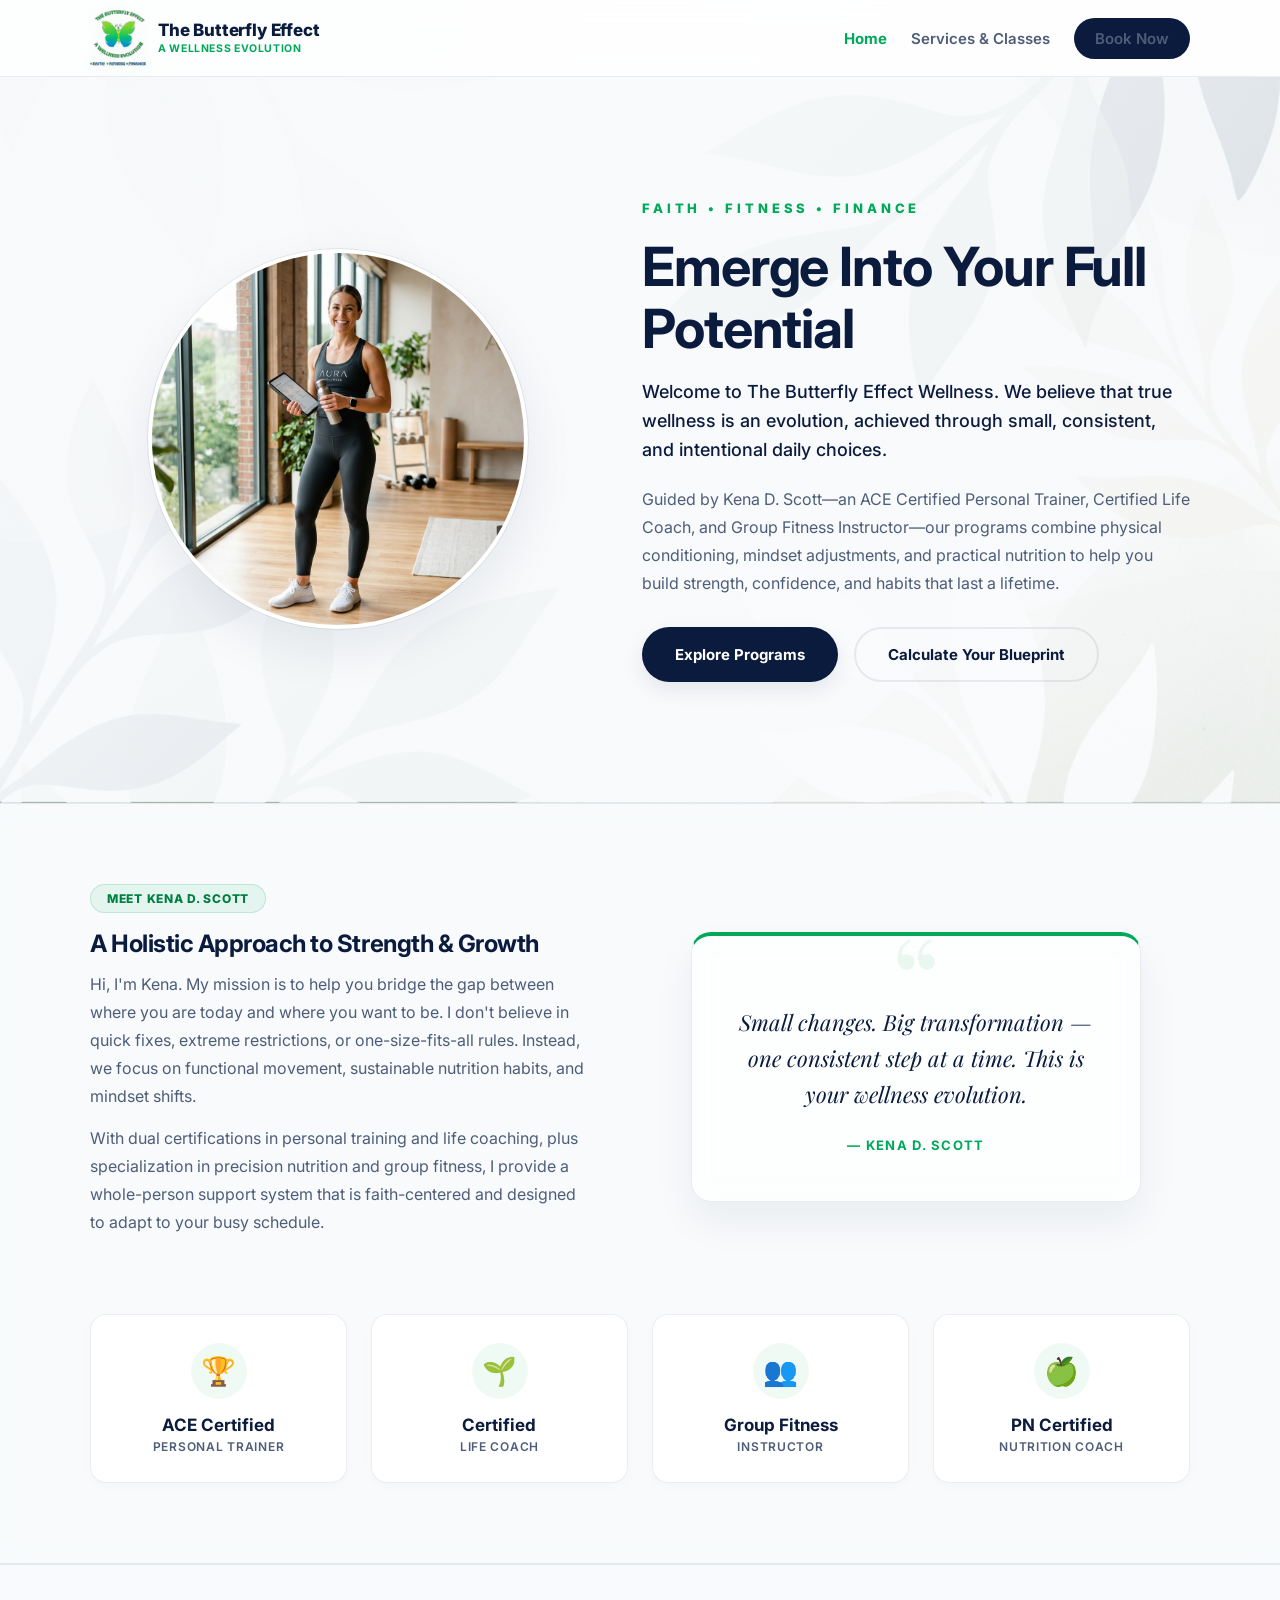
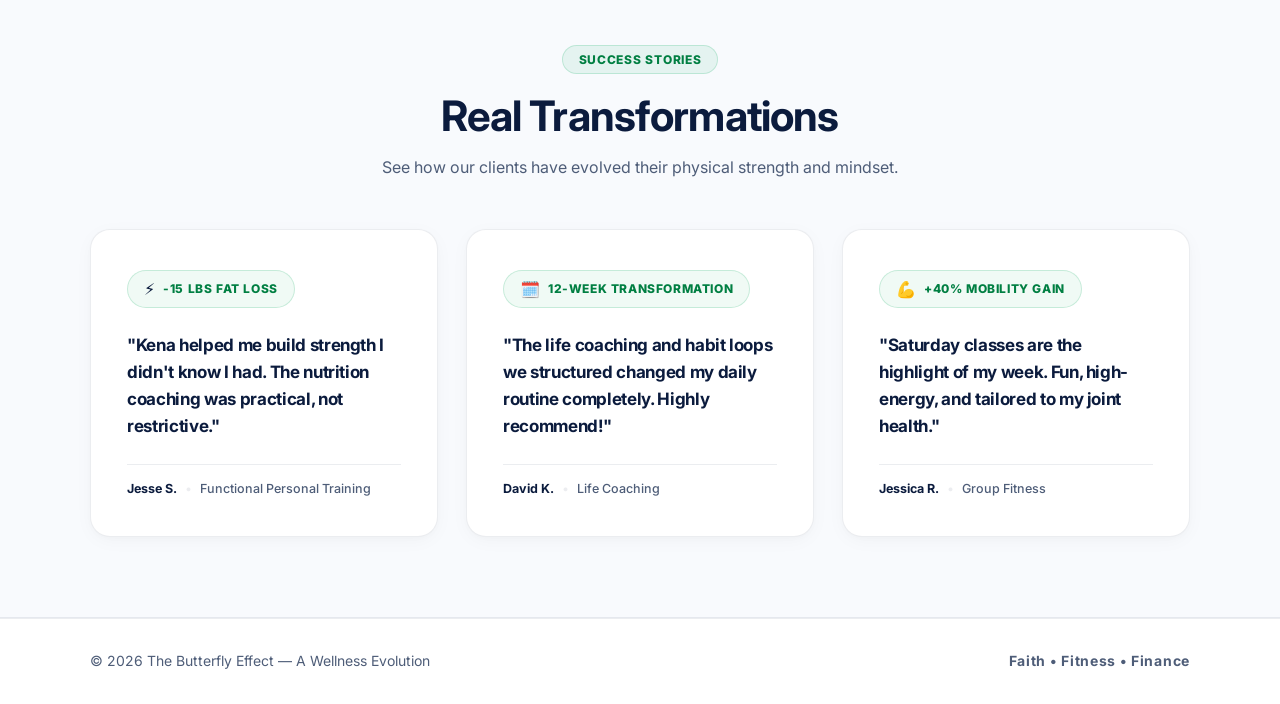
==== index.html @ 1312e8b9 "Update logo in header to new transparent-background design" ====
<!doctype html>
<html lang="en">
<head>
  <meta charset="UTF-8" />
  <meta name="viewport" content="width=device-width, initial-scale=1" />
  <title>The Butterfly Effect Wellness | A Wellness Evolution</title>

  <meta name="description" content="The Butterfly Effect Wellness — Faith-centered wellness, functional training, nutrition coaching, and wellness coaching with Kena D. Scott." />

  <link rel="preconnect" href="https://fonts.googleapis.com">
  <link rel="preconnect" href="https://fonts.gstatic.com" crossorigin>
  <link href="https://fonts.googleapis.com/css2?family=Playfair+Display:wght@500;600;700&family=Inter:wght@300;400;500;600;700;800&display=swap" rel="stylesheet">

  <link rel="stylesheet" href="styles.css" />
</head>

<body>

  <!-- HEADER -->
  <header class="header">
    <div class="container header__inner">
      <a class="brand" href="index.html">
        <!-- Circular SVG logo replaced with the new official logo -->
        <img class="brand__logo" src="assets/images/logo.png" alt="The Butterfly Effect logo" width="56" height="56" />
        <span class="brand__text">
          <span class="brand__name">The Butterfly Effect</span>
          <span class="brand__tag">A Wellness Evolution</span>
        </span>
      </a>

      <button class="nav-toggle" aria-label="Toggle navigation" aria-expanded="false">
        <span></span><span></span><span></span>
      </button>

      <nav class="nav">
        <a href="index.html" class="active">Home</a>
        <a href="services.html">Services &amp; Classes</a>
        <a href="book.html" class="btn btn--small">Book Now</a>
      </nav>
    </div>
  </header>

  <main class="page">

    <!-- HERO SECTION -->
    <section class="section section--hero">
      <div class="container meet-kena-grid">
        <div class="meet-kena__photo-container">
          <div class="meet-kena__photo-wrapper">
            <!-- Lifestyle image used as the main visual -->
            <img
              src="assets/images/lifestyle.png"
              alt="Kena D. Scott — Fitness & Wellness Coaching"
              class="meet-kena__image"
            />
          </div>
        </div>

        <div class="meet-kena__content">
          <span class="hero-pillars">Faith • Fitness • Finance</span>
          <h1>Emerge Into Your Full Potential</h1>
          <p class="lead">
            Welcome to The Butterfly Effect Wellness. We believe that true wellness is an evolution, 
            achieved through small, consistent, and intentional daily choices.
          </p>
          <p>
            Guided by Kena D. Scott—an ACE Certified Personal Trainer, Certified Life Coach, and 
            Group Fitness Instructor—our programs combine physical conditioning, mindset adjustments, 
            and practical nutrition to help you build strength, confidence, and habits that last a lifetime.
          </p>

          <div class="meet-kena__cta">
            <a class="btn" href="services.html">Explore Programs</a>
            <a class="btn btn--ghost" href="services.html#calculator">Calculate Your Blueprint</a>
          </div>
        </div>
      </div>
    </section>

    <!-- MEET KENA / BIO SECTION -->
    <section class="section section--alt section--bio">
      <div class="container">
        <div class="meet-kena-grid">
          <div class="meet-kena__content">
            <span class="pill">Meet Kena D. Scott</span>
            <h2>A Holistic Approach to Strength &amp; Growth</h2>
            <p>
              Hi, I'm Kena. My mission is to help you bridge the gap between where you are today and 
              where you want to be. I don't believe in quick fixes, extreme restrictions, or one-size-fits-all 
              rules. Instead, we focus on functional movement, sustainable nutrition habits, and mindset shifts.
            </p>
            <p>
              With dual certifications in personal training and life coaching, plus specialization in precision 
              nutrition and group fitness, I provide a whole-person support system that is faith-centered and 
              designed to adapt to your busy schedule.
            </p>
          </div>

          <div class="meet-kena__photo-container">
            <div class="meet-kena__quote-card">
              <span class="quote-mark">“</span>
              <blockquote>
                Small changes. Big transformation — one consistent step at a time. This is your wellness evolution.
              </blockquote>
              <cite>— Kena D. Scott</cite>
            </div>
          </div>
        </div>

        <!-- Credentials Badge Matrix (Responsive 4-column Grid) -->
        <div class="credentials-matrix">
          <div class="matrix-card">
            <div class="matrix-card__icon">🏆</div>
            <div class="matrix-card__content">
              <span class="matrix-card__title">ACE Certified</span>
              <span class="matrix-card__subtitle">Personal Trainer</span>
            </div>
          </div>
          <div class="matrix-card">
            <div class="matrix-card__icon">🌱</div>
            <div class="matrix-card__content">
              <span class="matrix-card__title">Certified</span>
              <span class="matrix-card__subtitle">Life Coach</span>
            </div>
          </div>
          <div class="matrix-card">
            <div class="matrix-card__icon">👥</div>
            <div class="matrix-card__content">
              <span class="matrix-card__title">Group Fitness</span>
              <span class="matrix-card__subtitle">Instructor</span>
            </div>
          </div>
          <div class="matrix-card">
            <div class="matrix-card__icon">🍏</div>
            <div class="matrix-card__content">
              <span class="matrix-card__title">PN Certified</span>
              <span class="matrix-card__subtitle">Nutrition Coach</span>
            </div>
          </div>
        </div>
      </div>
    </section>

    <!-- TRANSFORMATIONS SECTION -->
    <section class="section section--transformations">
      <div class="container">
        <div class="section__head text-center">
          <span class="pill">Success Stories</span>
          <h2>Real Transformations</h2>
          <p>See how our clients have evolved their physical strength and mindset.</p>
        </div>
        
        <div class="transformations-grid">
          <div class="card transformation-card">
            <div class="transformation-badge">
              <span class="badge-icon">⚡</span>
              <span class="badge-text">-15 lbs Fat Loss</span>
            </div>
            <h4 class="transformation-anchor-quote">
              "Kena helped me build strength I didn't know I had. The nutrition coaching was practical, not restrictive."
            </h4>
            <div class="transformation-footer">
              <span class="client-name">Jesse S.</span>
              <span class="client-track">Functional Personal Training</span>
            </div>
          </div>
          
          <div class="card transformation-card">
            <div class="transformation-badge">
              <span class="badge-icon">🗓️</span>
              <span class="badge-text">12-Week Transformation</span>
            </div>
            <h4 class="transformation-anchor-quote">
              "The life coaching and habit loops we structured changed my daily routine completely. Highly recommend!"
            </h4>
            <div class="transformation-footer">
              <span class="client-name">David K.</span>
              <span class="client-track">Life Coaching</span>
            </div>
          </div>

          <div class="card transformation-card">
            <div class="transformation-badge">
              <span class="badge-icon">💪</span>
              <span class="badge-text">+40% Mobility Gain</span>
            </div>
            <h4 class="transformation-anchor-quote">
              "Saturday classes are the highlight of my week. Fun, high-energy, and tailored to my joint health."
            </h4>
            <div class="transformation-footer">
              <span class="client-name">Jessica R.</span>
              <span class="client-track">Group Fitness</span>
            </div>
          </div>
        </div>
      </div>
    </section>

    <!-- FOOTER -->
    <footer class="footer">
      <div class="container footer__inner">
        <p>© <span id="year"></span> The Butterfly Effect — A Wellness Evolution</p>
        <p class="footer-pillars">Faith • Fitness • Finance</p>
      </div>
    </footer>

  </main>

  <script src="script.js"></script>

</body>
</html>
---- styles.css ----
:root {
  --bg: #f8fafc;
  --ink: #0b1b3d;        /* Deep Navy primary text */
  --muted: #4e5d78;      /* Slate Blue-Gray */

  --brand: #0b1b3d;      /* Navy */
  --brand2: #00a859;     /* Green */
  --brand-gradient: linear-gradient(135deg, var(--brand), var(--brand2));

  --card: #ffffff;
  --line: rgba(11, 27, 61, 0.08);
  --shadow: 0 20px 40px rgba(11, 27, 61, 0.06);

  --radius: 20px;
}

* { box-sizing: border-box; }
html { scroll-behavior: smooth; }

body {
  margin: 0;
  font-family: Inter, system-ui, -apple-system, Segoe UI, Roboto, Arial, sans-serif;
  color: var(--ink);
  background:
    radial-gradient(1100px 620px at 15% 0%, rgba(0, 168, 89, 0.04), transparent 60%),
    radial-gradient(900px 520px at 85% 10%, rgba(11, 27, 61, 0.04), transparent 55%),
    var(--bg);
  overflow-x: hidden;
}

h1, h2, h3, h4, h5, h6 {
  font-family: "Inter", sans-serif;
  margin: 0 0 12px 0;
  letter-spacing: -0.02em;
  font-weight: 700;
}

p {
  margin: 0 0 14px 0;
  color: var(--muted);
  line-height: 1.75;
}

strong { color: var(--ink); font-weight: 700; }

.container {
  width: min(1100px, calc(100% - 40px));
  margin: 0 auto;
}

.section { padding: 5rem 0; }

.section--alt {
  background: rgba(248, 250, 252, 0.65);
  border-top: 1px solid var(--line);
  border-bottom: 1px solid var(--line);
  backdrop-filter: blur(10px);
}

.text-center { text-align: center; }
.section__head {
  max-width: 60ch;
  margin: 0 auto 48px auto;
}
.section__head h2 { font-size: clamp(32px, 4vw, 42px); }

/* BUTTONS & PILLS */
.btn {
  display: inline-flex;
  align-items: center;
  justify-content: center;
  gap: 8px;
  padding: 16px 32px;
  border-radius: 99px;
  border: 1px solid transparent;
  background: var(--brand);
  color: white;
  text-decoration: none;
  font-weight: 700;
  font-size: 15px;
  box-shadow: 0 8px 20px rgba(11, 27, 61, 0.08);
  transition: all 0.3s cubic-bezier(0.16, 1, 0.3, 1);
  cursor: pointer;
}
.btn:hover {
  transform: translateY(-3px) scale(1.02);
  background: var(--brand2);
  box-shadow: 0 12px 28px rgba(0, 168, 89, 0.25);
  color: white;
}

.btn--ghost {
  background: transparent;
  border: 2px solid var(--line);
  color: var(--brand);
  box-shadow: none;
}
.btn--ghost:hover {
  background: rgba(11, 27, 61, 0.04);
  border-color: var(--brand);
  transform: translateY(-3px) scale(1.02);
  color: var(--brand);
  box-shadow: 0 8px 20px rgba(11, 27, 61, 0.05);
}

.btn--small {
  padding: 10px 20px;
  font-size: 14px;
  background: var(--brand);
  box-shadow: none;
}
.btn--small:hover {
  background: var(--brand2);
  transform: translateY(-1px);
  box-shadow: 0 4px 10px rgba(0, 168, 89, 0.15);
}

.pill {
  display: inline-flex;
  padding: 6px 16px;
  border-radius: 99px;
  background: rgba(0, 168, 89, 0.08);
  border: 1px solid rgba(0, 168, 89, 0.18);
  color: #007f42;
  font-weight: 800;
  font-size: 12px;
  letter-spacing: 0.06em;
  text-transform: uppercase;
  margin-bottom: 16px;
}

.hero-pillars {
  display: inline-block;
  font-family: 'Inter', sans-serif;
  font-size: 13px;
  font-weight: 800;
  text-transform: uppercase;
  letter-spacing: 0.3em;
  color: var(--brand2);
  margin-bottom: 20px;
  text-shadow: 0 2px 4px rgba(0, 168, 89, 0.06);
}

/* HEADER & NAVIGATION */
.header {
  position: sticky;
  top: 0;
  z-index: 100;
  background: rgba(255, 255, 255, 0.86);
  backdrop-filter: blur(12px);
  border-bottom: 1px solid var(--line);
}
.header__inner {
  display: flex;
  align-items: center;
  justify-content: space-between;
  padding: 10px 0;
}
.brand {
  display: flex;
  align-items: center;
  gap: 12px;
  text-decoration: none;
}
.brand__logo {
  flex-shrink: 0;
  filter: drop-shadow(0 4px 8px rgba(0, 168, 89, 0.06));
}
.brand__text {
  display: flex;
  flex-direction: column;
  line-height: 1.15;
}
.brand__name {
  font-weight: 800;
  color: var(--brand);
  font-size: 17px;
  letter-spacing: -0.01em;
}
.brand__tag {
  font-size: 10.5px;
  color: var(--brand2);
  font-weight: 700;
  text-transform: uppercase;
  letter-spacing: 0.06em;
  margin-top: 2px;
}
.nav {
  display: flex;
  align-items: center;
  gap: 24px;
}
.nav a {
  text-decoration: none;
  color: var(--muted);
  font-weight: 600;
  font-size: 15px;
  transition: color 0.2s ease;
}
.nav a:hover { color: var(--brand2); }

/* SECTION 1: MEET KENA D. SCOTT & HERO COMMON */
.section--hero {
  position: relative;
  padding: 120px 0;
  background-image: linear-gradient(135deg, rgba(248, 250, 252, 0.97) 30%, rgba(248, 250, 252, 0.88) 70%, rgba(248, 250, 252, 0.65) 100%), url('assets/images/hero_bg.png');
  background-size: cover;
  background-position: center right;
  background-repeat: no-repeat;
  border-bottom: 1px solid var(--line);
}
@media (max-width: 900px) {
  .section--hero {
    background-position: center;
    padding: 80px 0;
    background-image: linear-gradient(to bottom, rgba(248, 250, 252, 0.98) 0%, rgba(248, 250, 252, 0.85) 100%), url('assets/images/hero_bg.png');
  }
}

.meet-kena-grid {
  display: grid;
  grid-template-columns: 0.95fr 1.05fr;
  gap: 56px;
  align-items: center;
}
.meet-kena__photo-container {
  display: flex;
  justify-content: center;
  align-items: center;
  position: relative;
}
.meet-kena__photo-wrapper {
  position: relative;
  width: 100%;
  max-width: 380px;
  border-radius: 50%;
  box-shadow: 0 20px 50px rgba(11, 27, 61, 0.08);
  overflow: hidden;
  background: #ffffff;
  border: 4px solid #ffffff;
  outline: 1px solid var(--line);
}
.meet-kena__image {
  width: 100%;
  height: auto;
  display: block;
  object-fit: cover;
  transition: transform 0.6s cubic-bezier(0.16, 1, 0.3, 1);
}
.meet-kena__photo-wrapper:hover .meet-kena__image {
  transform: scale(1.05);
}
.meet-kena__content h1 {
  font-size: clamp(38px, 5.5vw, 54px);
  color: var(--brand);
  margin-bottom: 18px;
  line-height: 1.15;
}
.meet-kena__content .lead {
  font-size: 18px;
  font-weight: 500;
  color: var(--brand);
  line-height: 1.6;
  margin-bottom: 20px;
}
.meet-kena__cta {
  display: flex;
  gap: 16px;
  margin-top: 30px;
  flex-wrap: wrap;
}

/* Credentials Badge Matrix (Responsive 4-column Grid) */
.credentials-matrix {
  display: grid;
  grid-template-columns: repeat(4, 1fr);
  gap: 24px;
  margin-top: 64px;
  width: 100%;
}
@media (max-width: 900px) {
  .credentials-matrix {
    grid-template-columns: repeat(2, 1fr);
    gap: 16px;
    margin-top: 48px;
  }
}
@media (max-width: 500px) {
  .credentials-matrix {
    grid-template-columns: 1fr;
  }
}

.matrix-card {
  background: var(--card);
  border: 1px solid var(--line);
  border-radius: 16px;
  padding: 28px 20px;
  text-align: center;
  display: flex;
  flex-direction: column;
  align-items: center;
  gap: 16px;
  transition: transform 0.3s cubic-bezier(0.16, 1, 0.3, 1), box-shadow 0.3s cubic-bezier(0.16, 1, 0.3, 1), border-color 0.3s ease;
  box-shadow: 0 4px 12px rgba(11, 27, 61, 0.02);
}
.matrix-card:hover {
  transform: translateY(-4px);
  box-shadow: 0 16px 36px rgba(11, 27, 61, 0.08);
  border-color: rgba(0, 168, 89, 0.2);
}
.matrix-card__icon {
  font-size: 28px;
  background: rgba(0, 168, 89, 0.06);
  color: var(--brand2);
  width: 56px;
  height: 56px;
  border-radius: 50%;
  display: flex;
  align-items: center;
  justify-content: center;
  transition: background 0.3s ease;
  flex-shrink: 0;
}
.matrix-card:hover .matrix-card__icon {
  background: rgba(0, 168, 89, 0.12);
}
.matrix-card__content {
  display: flex;
  flex-direction: column;
  gap: 4px;
}
.matrix-card__title {
  font-family: 'Inter', sans-serif;
  font-size: 17px;
  font-weight: 700;
  color: var(--brand);
}
.matrix-card__subtitle {
  font-family: 'Inter', sans-serif;
  font-size: 12px;
  color: var(--muted);
  text-transform: uppercase;
  letter-spacing: 0.06em;
  font-weight: 600;
}

/* SECTION 2: SERVICES & CLASSES */
.services-grid {
  display: grid;
  grid-template-columns: repeat(auto-fit, minmax(320px, 1fr));
  gap: 28px;
  margin-top: 10px;
}
.service-card {
  padding: 36px 30px !important;
  display: flex;
  flex-direction: column;
  justify-content: space-between;
  height: 100%;
  align-items: flex-start;
  background: var(--card);
  border: 1px solid var(--line);
  border-radius: var(--radius);
  box-shadow: 0 4px 20px -2px rgba(0, 0, 0, 0.05), 0 2px 6px -1px rgba(0, 0, 0, 0.03);
  transition: transform 0.3s cubic-bezier(0.25, 1, 0.5, 1), box-shadow 0.3s cubic-bezier(0.25, 1, 0.5, 1), border-color 0.3s ease;
  will-change: transform, box-shadow;
}
.service-card:hover {
  transform: translateY(-6px);
  box-shadow: 0 20px 25px -5px rgba(0, 0, 0, 0.08), 0 10px 10px -5px rgba(0, 0, 0, 0.03);
  border-color: rgba(0, 168, 89, 0.25);
}
.service-icon {
  width: 56px;
  height: 56px;
  background: rgba(0, 168, 89, 0.06);
  border-radius: 12px;
  color: var(--brand2);
  display: flex;
  align-items: center;
  justify-content: center;
  margin-bottom: 24px;
  flex-shrink: 0;
  transition: background 0.3s ease, color 0.3s ease;
}
.service-svg {
  width: 26px;
  height: 26px;
}
.service-card:hover .service-icon {
  background: var(--brand2);
  color: #ffffff;
}
.service-card h3 {
  font-size: 21px;
  color: var(--brand);
  margin-bottom: 12px;
}
.service-card p {
  display: -webkit-box;
  -webkit-line-clamp: 3;
  -webkit-box-orient: vertical;
  overflow: hidden;
  text-overflow: ellipsis;
  margin-bottom: 24px;
  height: 5.25em; /* 3 lines * 1.75 line-height */
}
.card-link-inline {
  color: var(--brand2);
  text-decoration: none;
  font-weight: 700;
  display: inline-flex;
  align-items: center;
  gap: 6px;
  margin-top: auto;
  transition: color 0.2s ease;
}
.card-link-inline:hover {
  color: #008746;
}
.cta-arrow {
  display: inline-block;
  transition: transform 0.3s cubic-bezier(0.25, 1, 0.5, 1);
}
.service-card:hover .card-link-inline .cta-arrow {
  transform: translateX(4px);
}

/* Saturday Featured Class Card Banner */
.saturday-featured-card {
  margin-top: 56px;
  background: var(--brand);
  background-image: radial-gradient(rgba(0, 168, 89, 0.18) 1.5px, transparent 1.5px);
  background-size: 24px 24px;
  color: #ffffff;
  border-radius: var(--radius);
  border: 1px solid rgba(0, 168, 89, 0.25);
  padding: 48px;
  box-shadow: 0 30px 60px rgba(11, 27, 61, 0.18);
  position: relative;
  overflow: hidden;
}
.saturday-featured-card::after {
  content: "";
  position: absolute;
  bottom: -150px;
  right: -150px;
  width: 300px;
  height: 300px;
  background: radial-gradient(circle, rgba(0, 168, 89, 0.12) 0%, transparent 70%);
  pointer-events: none;
}
.saturday-featured-grid {
  display: grid;
  grid-template-columns: 1.15fr 0.85fr;
  gap: 48px;
  align-items: center;
  position: relative;
  z-index: 2;
}
.featured-tag {
  display: inline-flex;
  padding: 4px 12px;
  border-radius: 99px;
  background: rgba(255, 255, 255, 0.12);
  border: 1px solid rgba(255, 255, 255, 0.2);
  color: #ffffff;
  font-weight: 700;
  font-size: 11px;
  text-transform: uppercase;
  letter-spacing: 0.05em;
}
.saturday-featured__slogan {
  display: block;
  color: var(--brand2);
  font-size: 13px;
  font-weight: 800;
  letter-spacing: 0.15em;
  margin: 14px 0 8px 0;
}
.saturday-featured__info h3 {
  color: #ffffff;
  font-size: clamp(28px, 3.5vw, 36px);
  margin-bottom: 14px;
}
.saturday-featured__info p {
  color: rgba(255, 255, 255, 0.88);
  font-size: 16px;
  line-height: 1.8;
  margin-bottom: 28px;
}
.saturday-featured__cta {
  display: flex;
  gap: 16px;
  flex-wrap: wrap;
}
.btn--secondary {
  background: var(--brand2);
  color: white;
  box-shadow: 0 10px 25px rgba(0, 168, 89, 0.3);
}
.btn--secondary:hover {
  background: #008746;
  box-shadow: 0 14px 30px rgba(0, 168, 89, 0.4);
}
.btn--ghost-white {
  background: transparent;
  border-color: rgba(255, 255, 255, 0.35);
  color: #ffffff;
  box-shadow: none;
}
.btn--ghost-white:hover {
  background: rgba(255, 255, 255, 0.08);
  border-color: #ffffff;
}

.saturday-featured__details h4 {
  color: #ffffff;
  font-size: 20px;
  margin-bottom: 24px;
  border-bottom: 1.5px solid rgba(0, 168, 89, 0.3);
  padding-bottom: 6px;
  display: inline-block;
}
.class-details-list {
  list-style: none;
  padding: 0;
  margin: 0;
  display: flex;
  flex-direction: column;
  gap: 20px;
}
.class-details-list li {
  display: flex;
  align-items: flex-start;
  gap: 14px;
}
.detail-bullet {
  font-size: 20px;
  background: rgba(0, 168, 89, 0.2);
  border: 1px solid rgba(0, 168, 89, 0.3);
  width: 38px;
  height: 38px;
  border-radius: 50%;
  display: flex;
  align-items: center;
  justify-content: center;
  flex-shrink: 0;
}
.class-details-list strong {
  color: #ffffff;
  display: block;
  font-size: 13px;
  text-transform: uppercase;
  letter-spacing: 0.05em;
  margin-bottom: 2px;
}
.class-details-list span {
  color: #ffffff;
  font-size: 15px;
}
.sub-detail {
  display: block !important;
  font-size: 12px !important;
  color: rgba(255, 255, 255, 0.7) !important;
  margin-top: 1px;
}

/* SECTION 3: HOW TO BOOK */
.contact-grid {
  display: grid;
  grid-template-columns: 0.9fr 1.1fr;
  gap: 56px;
  align-items: start;
}
.contact-info h2 {
  font-size: 36px;
  color: var(--brand);
  margin-bottom: 18px;
}
.contact-info .lead {
  font-size: 18px;
  font-weight: 500;
  color: var(--brand);
  margin-bottom: 16px;
}
.mini-contact-cards {
  display: flex;
  flex-direction: column;
  gap: 16px;
  margin-top: 28px;
}
.mini-contact {
  display: flex;
  align-items: center;
  gap: 16px;
  background: #ffffff;
  border: 1px solid var(--line);
  border-radius: 16px;
  padding: 16px 20px;
  box-shadow: 0 4px 12px rgba(11, 27, 61, 0.02);
}
.mini-icon {
  font-size: 20px;
  background: rgba(11, 27, 61, 0.05);
  width: 44px;
  height: 44px;
  border-radius: 12px;
  display: flex;
  align-items: center;
  justify-content: center;
  flex-shrink: 0;
}
.mini-details {
  display: flex;
  flex-direction: column;
}
.mini-label {
  font-size: 12px;
  color: var(--muted);
  text-transform: uppercase;
  letter-spacing: 0.05em;
  font-weight: 700;
  margin-bottom: 2px;
}
.mini-details a {
  font-size: 16px;
  color: var(--brand2);
  font-weight: 700;
  text-decoration: none;
}
.mini-details a:hover {
  text-decoration: underline;
  color: #008746;
}

/* Booking Form styling */
.booking-form {
  background: #ffffff;
  border: 1px solid var(--line);
  border-radius: var(--radius);
  padding: 36px;
  box-shadow: var(--shadow);
  display: flex;
  flex-direction: column;
  gap: 20px;
}
.form-row {
  display: grid;
  grid-template-columns: 1fr 1fr;
  gap: 16px;
}
.booking-form label {
  display: flex;
  flex-direction: column;
  font-size: 13.5px;
  font-weight: 700;
  color: var(--brand);
  margin-bottom: 0;
}
.booking-form input,
.booking-form select,
.booking-form textarea {
  width: 100%;
  margin-top: 8px;
  padding: 14px 16px;
  border-radius: 12px;
  border: 1px solid rgba(11, 27, 61, 0.15);
  background: #fafcfb;
  font-family: inherit;
  font-size: 14px;
  color: var(--ink);
  outline: none;
  transition: border-color 0.2s ease, box-shadow 0.2s ease, background 0.2s ease;
}
.booking-form input:focus,
.booking-form select:focus,
.booking-form textarea:focus {
  border-color: var(--brand2);
  box-shadow: 0 0 0 4px rgba(0, 168, 89, 0.12);
  background: #ffffff;
}
.btn-submit {
  width: 100%;
  padding: 16px;
  font-size: 16px;
  background: var(--brand);
  margin-top: 10px;
}
.btn-submit:hover {
  background: var(--brand2);
}

/* FOOTER */
.footer {
  padding: 30px 0;
  border-top: 1px solid var(--line);
  background: #ffffff;
}
.footer__inner {
  display: flex;
  align-items: center;
  justify-content: space-between;
  gap: 16px;
}
.footer__inner p {
  margin: 0;
  font-size: 14px;
  color: var(--muted);
}
.footer-pillars {
  font-weight: 700;
  color: var(--brand);
  font-size: 14px;
  letter-spacing: 0.05em;
}

/* MOBILE TOGGLES */
.nav-toggle {
  display: none;
  width: 44px;
  height: 44px;
  border: 1px solid var(--line);
  background: rgba(255, 255, 255, 0.9);
  border-radius: 12px;
  cursor: pointer;
  flex-direction: column;
  align-items: center;
  justify-content: center;
  gap: 5px;
  padding: 0;
  transition: background 0.2s ease;
}
.nav-toggle span {
  display: block;
  width: 20px;
  height: 2px;
  background: var(--brand);
  border-radius: 9px;
  transition: transform 0.2s ease, opacity 0.2s ease;
}

/* RESPONSIVE BREAKPOINT (900PX) */
@media (max-width: 900px) {
  .section { padding: 56px 0; }
  .meet-kena-grid {
    grid-template-columns: 1fr;
    gap: 36px;
  }
  .meet-kena__photo-container {
    order: -1;
  }
  .saturday-featured-card {
    padding: 28px;
  }
  .saturday-featured-grid {
    grid-template-columns: 1fr;
    gap: 36px;
  }
  .contact-grid {
    grid-template-columns: 1fr;
    gap: 36px;
  }
  .form-row {
    grid-template-columns: 1fr;
  }
  .footer__inner {
    flex-direction: column;
    text-align: center;
    gap: 10px;
  }
  
  /* Mobile Navigation Drawer */
  .nav-toggle {
    display: flex;
  }
  .nav {
    position: absolute;
    top: 100%;
    left: 0;
    right: 0;
    background: rgba(255, 255, 255, 0.98);
    backdrop-filter: blur(16px);
    border-top: 1px solid var(--line);
    border-bottom: 1px solid var(--line);
    padding: 24px;
    display: flex;
    flex-direction: column;
    gap: 12px;
    align-items: stretch;
    text-align: center;
    z-index: 100;
    
    /* Smooth transitions for dropdown */
    opacity: 0;
    visibility: hidden;
    transform: translateY(-12px);
    transition: transform 0.3s cubic-bezier(0.16, 1, 0.3, 1), opacity 0.3s cubic-bezier(0.16, 1, 0.3, 1), visibility 0.3s ease;
    box-shadow: 0 15px 30px rgba(11, 27, 61, 0.05);
  }
  .nav.is-open {
    display: flex;
    opacity: 1;
    visibility: visible;
    transform: translateY(0);
  }
  .nav a {
    padding: 14px;
    border-radius: 12px;
    font-size: 16px;
    transition: background 0.2s ease, color 0.2s ease;
  }
  .nav a:hover {
    background: rgba(0, 168, 89, 0.08);
  }
  .nav .btn--small {
    margin-top: 8px;
    background: var(--brand);
    color: white;
  }
  
  /* Animated Hamburger toggle to X */
  .nav-toggle span {
    transition: transform 0.3s cubic-bezier(0.16, 1, 0.3, 1), opacity 0.3s ease;
  }
  .nav-toggle[aria-expanded="true"] span:nth-child(1) {
    transform: translateY(7px) rotate(45deg);
  }
  .nav-toggle[aria-expanded="true"] span:nth-child(2) {
    opacity: 0;
  }
  .nav-toggle[aria-expanded="true"] span:nth-child(3) {
    transform: translateY(-7px) rotate(-45deg);
  }
}

/* ===== BIOGRAPHY QUOTE CARD STYLES ===== */
.meet-kena__quote-card {
  background: rgba(255, 255, 255, 0.7);
  border: 1px solid var(--line);
  border-top: 4px solid var(--brand2);
  padding: 48px 40px;
  border-radius: var(--radius);
  box-shadow: var(--shadow);
  position: relative;
  width: 100%;
  max-width: 450px;
  text-align: center;
  backdrop-filter: blur(10px);
}
.quote-mark {
  font-family: "Playfair Display", serif;
  font-size: 120px;
  line-height: 1;
  color: rgba(0, 168, 89, 0.08);
  position: absolute;
  top: -20px;
  left: 50%;
  transform: translateX(-50%);
  pointer-events: none;
}
.meet-kena__quote-card blockquote {
  font-family: "Playfair Display", serif;
  font-size: 22px;
  line-height: 1.65;
  color: var(--brand);
  margin: 20px 0 24px 0;
  font-style: italic;
  position: relative;
  z-index: 2;
}
.meet-kena__quote-card cite {
  font-family: 'Inter', sans-serif;
  font-size: 13px;
  font-weight: 700;
  color: var(--brand2);
  text-transform: uppercase;
  letter-spacing: 0.1em;
  font-style: normal;
  display: block;
}

/* Nav Active Link Highlight */
.nav a.active {
  color: var(--brand2);
  font-weight: 700;
}

/* Transformations Grid Section */
.section--transformations {
  background: rgba(248, 250, 252, 0.4);
  border-top: 1px solid var(--line);
  border-bottom: 1px solid var(--line);
}
.transformations-grid {
  display: grid;
  grid-template-columns: repeat(auto-fit, minmax(300px, 1fr));
  gap: 28px;
  margin-top: 10px;
}
@media (max-width: 768px) {
  .transformations-grid {
    grid-template-columns: 1fr;
    gap: 20px;
  }
}
.transformation-card {
  background: var(--card);
  border: 1px solid var(--line);
  border-radius: var(--radius);
  padding: 40px 36px;
  box-shadow: 0 4px 20px -2px rgba(0, 0, 0, 0.04), 0 2px 6px -1px rgba(0, 0, 0, 0.02);
  display: flex;
  flex-direction: column;
  gap: 24px;
  transition: transform 0.3s cubic-bezier(0.25, 1, 0.5, 1), box-shadow 0.3s cubic-bezier(0.25, 1, 0.5, 1);
}
.transformation-card:hover {
  transform: translateY(-4px);
  box-shadow: 0 16px 24px -5px rgba(0, 0, 0, 0.06), 0 8px 8px -5px rgba(0, 0, 0, 0.02);
}
.transformation-badge {
  display: inline-flex;
  align-items: center;
  gap: 8px;
  background: rgba(0, 168, 89, 0.06);
  border: 1px solid rgba(0, 168, 89, 0.18);
  border-radius: 99px;
  padding: 8px 16px;
  align-self: flex-start;
}
.badge-icon {
  font-size: 16px;
}
.badge-text {
  font-family: 'Inter', sans-serif;
  font-size: 12px;
  font-weight: 800;
  color: #007f42;
  text-transform: uppercase;
  letter-spacing: 0.05em;
}
.transformation-anchor-quote {
  font-family: 'Inter', sans-serif;
  font-size: 17px;
  font-weight: 700;
  line-height: 1.6;
  color: var(--brand);
  margin: 0;
}
.transformation-footer {
  margin-top: auto;
  display: flex;
  align-items: center;
  gap: 8px;
  font-size: 12.5px;
  color: var(--muted);
  border-top: 1px solid var(--line);
  padding-top: 16px;
}
.client-name {
  font-weight: 700;
  color: var(--brand);
}
.client-name::after {
  content: "•";
  margin-left: 8px;
  color: var(--line);
  font-weight: 400;
}
.client-track {
  font-weight: 500;
}

/* Interactive Calculator styling */
.calculator-wrapper {
  margin-top: 5rem;
  margin-bottom: 2rem;
}
.calculator-container {
  background: #ffffff;
  border: 1px solid var(--line);
  border-radius: var(--radius);
  padding: 48px;
  box-shadow: 0 15px 35px rgba(11, 27, 61, 0.04);
  max-width: 850px;
  margin: 0 auto;
  position: relative;
  overflow: hidden;
}
@media (max-width: 768px) {
  .calculator-container {
    padding: 32px 24px;
  }
}
.calculator-header {
  text-align: center;
  margin-bottom: 36px;
  border-bottom: 1px solid var(--line);
  padding-bottom: 24px;
}
.calculator-header h3 {
  font-size: 28px;
  color: var(--brand);
  margin-top: 8px;
  margin-bottom: 12px;
}
.calculator-steps {
  position: relative;
}
.calculator-step {
  display: none;
  flex-direction: column;
  gap: 24px;
}
.calculator-step.active {
  display: flex;
  animation: fadeInCalc 0.4s cubic-bezier(0.16, 1, 0.3, 1);
}
@keyframes fadeInCalc {
  from { opacity: 0; transform: translateY(10px); }
  to { opacity: 1; transform: translateY(0); }
}
.calculator-step h4 {
  font-size: 20px;
  color: var(--brand);
  margin-bottom: 4px;
}
.step-desc {
  font-size: 14.5px;
  color: var(--muted);
  margin: 0 0 8px 0;
}

/* Goal selector buttons */
.goal-grid {
  display: grid;
  grid-template-columns: repeat(3, 1fr);
  gap: 16px;
}
@media (max-width: 768px) {
  .goal-grid {
    grid-template-columns: 1fr;
    gap: 12px;
  }
}
.goal-option {
  background: #fafcfb;
  border: 1px solid var(--line);
  border-radius: 16px;
  padding: 24px 16px;
  text-align: center;
  cursor: pointer;
  transition: all 0.25s cubic-bezier(0.16, 1, 0.3, 1);
  display: flex;
  flex-direction: column;
  align-items: center;
  gap: 12px;
  width: 100%;
}
.goal-option:hover {
  border-color: rgba(0, 168, 89, 0.3);
  background: rgba(0, 168, 89, 0.01);
  transform: translateY(-2px);
}
.goal-option.active {
  border-color: var(--brand2);
  background: rgba(0, 168, 89, 0.04);
  box-shadow: 0 4px 12px rgba(0, 168, 89, 0.05);
}
.goal-option__icon {
  font-size: 32px;
}
.goal-option__text strong {
  display: block;
  font-size: 15.5px;
  color: var(--brand);
  margin-bottom: 4px;
  font-family: 'Inter', sans-serif;
}
.goal-option__text span {
  display: block;
  font-size: 12px;
  color: var(--muted);
  line-height: 1.4;
}

/* Range Slider styling */
.range-container {
  display: flex;
  flex-direction: column;
  align-items: center;
  gap: 16px;
  padding: 20px 0;
  width: 100%;
}
.calc-slider {
  width: 100%;
  -webkit-appearance: none;
  background: var(--line);
  height: 8px;
  border-radius: 99px;
  outline: none;
  cursor: pointer;
}
.calc-slider::-webkit-slider-thumb {
  -webkit-appearance: none;
  width: 24px;
  height: 24px;
  border-radius: 50%;
  background: var(--brand2);
  cursor: pointer;
  transition: transform 0.1s ease;
  box-shadow: 0 4px 10px rgba(0, 168, 89, 0.3);
}
.calc-slider::-webkit-slider-thumb:hover {
  transform: scale(1.15);
}
.range-readout {
  font-family: 'Inter', sans-serif;
  font-size: 36px;
  font-weight: 800;
  color: var(--brand);
}
.range-unit {
  font-size: 18px;
  color: var(--muted);
  font-weight: 500;
}

/* Activity Level Buttons */
.activity-selector {
  display: grid;
  grid-template-columns: repeat(3, 1fr);
  gap: 16px;
}
@media (max-width: 768px) {
  .activity-selector {
    grid-template-columns: 1fr;
    gap: 12px;
  }
}
.activity-option {
  background: #fafcfb;
  border: 1px solid var(--line);
  border-radius: 16px;
  padding: 24px 20px;
  text-align: center;
  cursor: pointer;
  transition: all 0.25s cubic-bezier(0.16, 1, 0.3, 1);
  display: flex;
  flex-direction: column;
  gap: 6px;
  width: 100%;
}
.activity-option:hover {
  border-color: rgba(0, 168, 89, 0.3);
  background: rgba(0, 168, 89, 0.01);
  transform: translateY(-2px);
}
.activity-option.active {
  border-color: var(--brand2);
  background: rgba(0, 168, 89, 0.04);
  box-shadow: 0 4px 12px rgba(0, 168, 89, 0.05);
}
.activity-option strong {
  font-size: 16px;
  color: var(--brand);
  display: block;
  font-family: 'Inter', sans-serif;
}
.activity-option span {
  font-size: 12px;
  color: var(--muted);
  display: block;
}

/* Nav elements */
.calculator-nav {
  display: flex;
  justify-content: flex-end;
  gap: 12px;
  margin-top: 16px;
  border-top: 1px solid var(--line);
  padding-top: 24px;
}
.calculator-nav--results {
  justify-content: center;
  gap: 16px;
}

/* Results Blueprint Display */
.blueprint-grid {
  display: grid;
  grid-template-columns: repeat(3, 1fr);
  gap: 20px;
  margin: 16px 0;
}
@media (max-width: 768px) {
  .blueprint-grid {
    grid-template-columns: 1fr;
    gap: 16px;
  }
}
.blueprint-card {
  background: #fafcfb;
  border: 1px solid var(--line);
  border-radius: 16px;
  padding: 24px;
  text-align: center;
  display: flex;
  flex-direction: column;
  gap: 12px;
  align-items: center;
}
.blueprint-card h5 {
  font-size: 12px;
  color: var(--muted);
  text-transform: uppercase;
  letter-spacing: 0.08em;
  margin: 0;
  font-family: 'Inter', sans-serif;
  font-weight: 700;
}
.blueprint-stat {
  font-size: 24px;
  font-weight: 800;
  color: var(--brand);
  font-family: 'Inter', sans-serif;
}
.blueprint-desc {
  font-size: 13.5px;
  line-height: 1.55;
  color: var(--muted);
  margin: 0;
}
.water-progress-bar {
  background: var(--line);
  height: 12px;
  border-radius: 99px;
  overflow: hidden;
  width: 100%;
  margin: 4px 0;
}
.water-progress-fill {
  background: #00a859;
  background-image: linear-gradient(90deg, #00a859, #0081d6);
  height: 100%;
  width: 50%;
  border-radius: 99px;
  transition: width 0.6s cubic-bezier(0.16, 1, 0.3, 1);
}

/* Touch-optimized calculator mobile rules */
@media (max-width: 768px) {
  .goal-option, .activity-option {
    min-height: 56px;
    padding: 16px 20px;
    flex-direction: row !important;
    text-align: left !important;
    align-items: center !important;
    gap: 16px !important;
  }
  .goal-option__icon {
    font-size: 24px !important;
    flex-shrink: 0;
  }
  .goal-option__text {
    text-align: left;
  }
  .goal-option__text strong, .activity-option strong {
    font-size: 15px !important;
  }
  .activity-option {
    align-items: flex-start !important;
    text-align: left !important;
    padding: 14px 20px !important;
  }
  
  /* touch-optimized gaps and spacing */
  .calculator-step {
    gap: 20px !important;
  }
  .calculator-nav {
    margin-top: 10px !important;
    padding-top: 16px !important;
  }
}
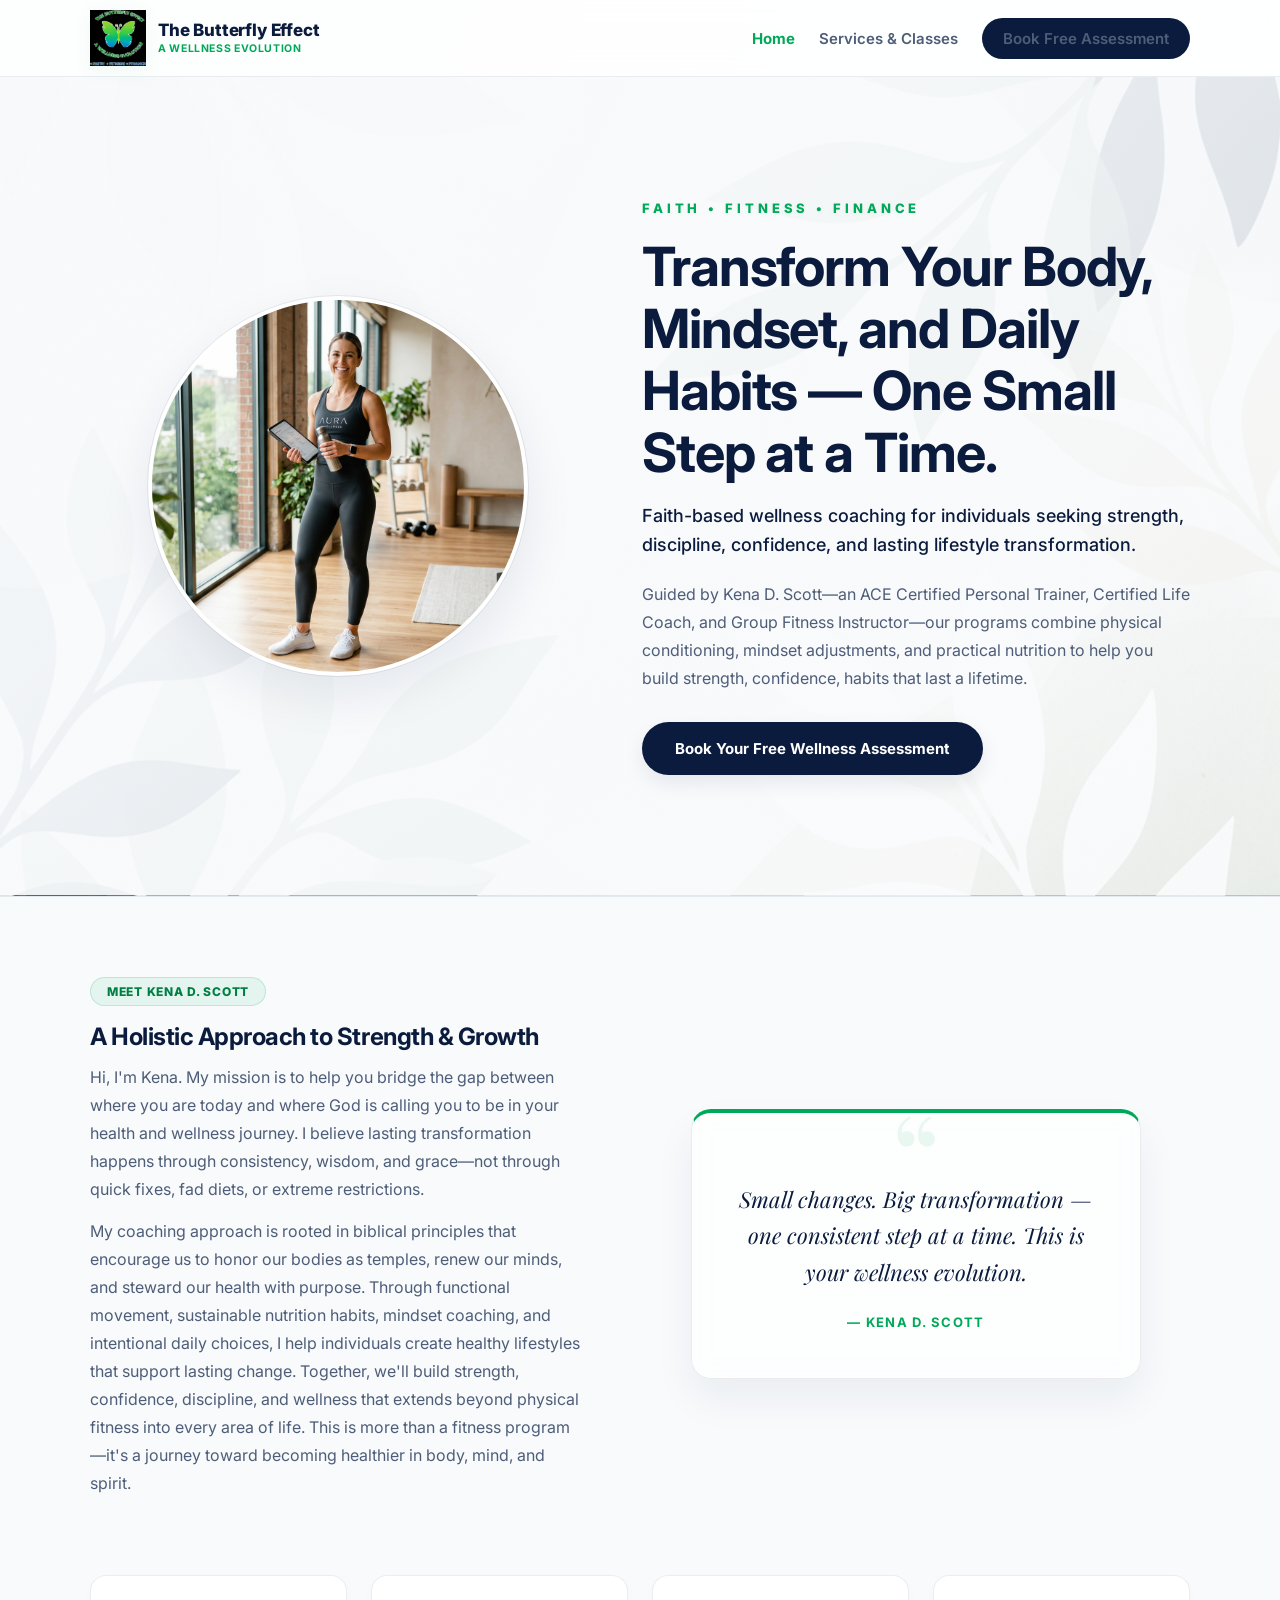
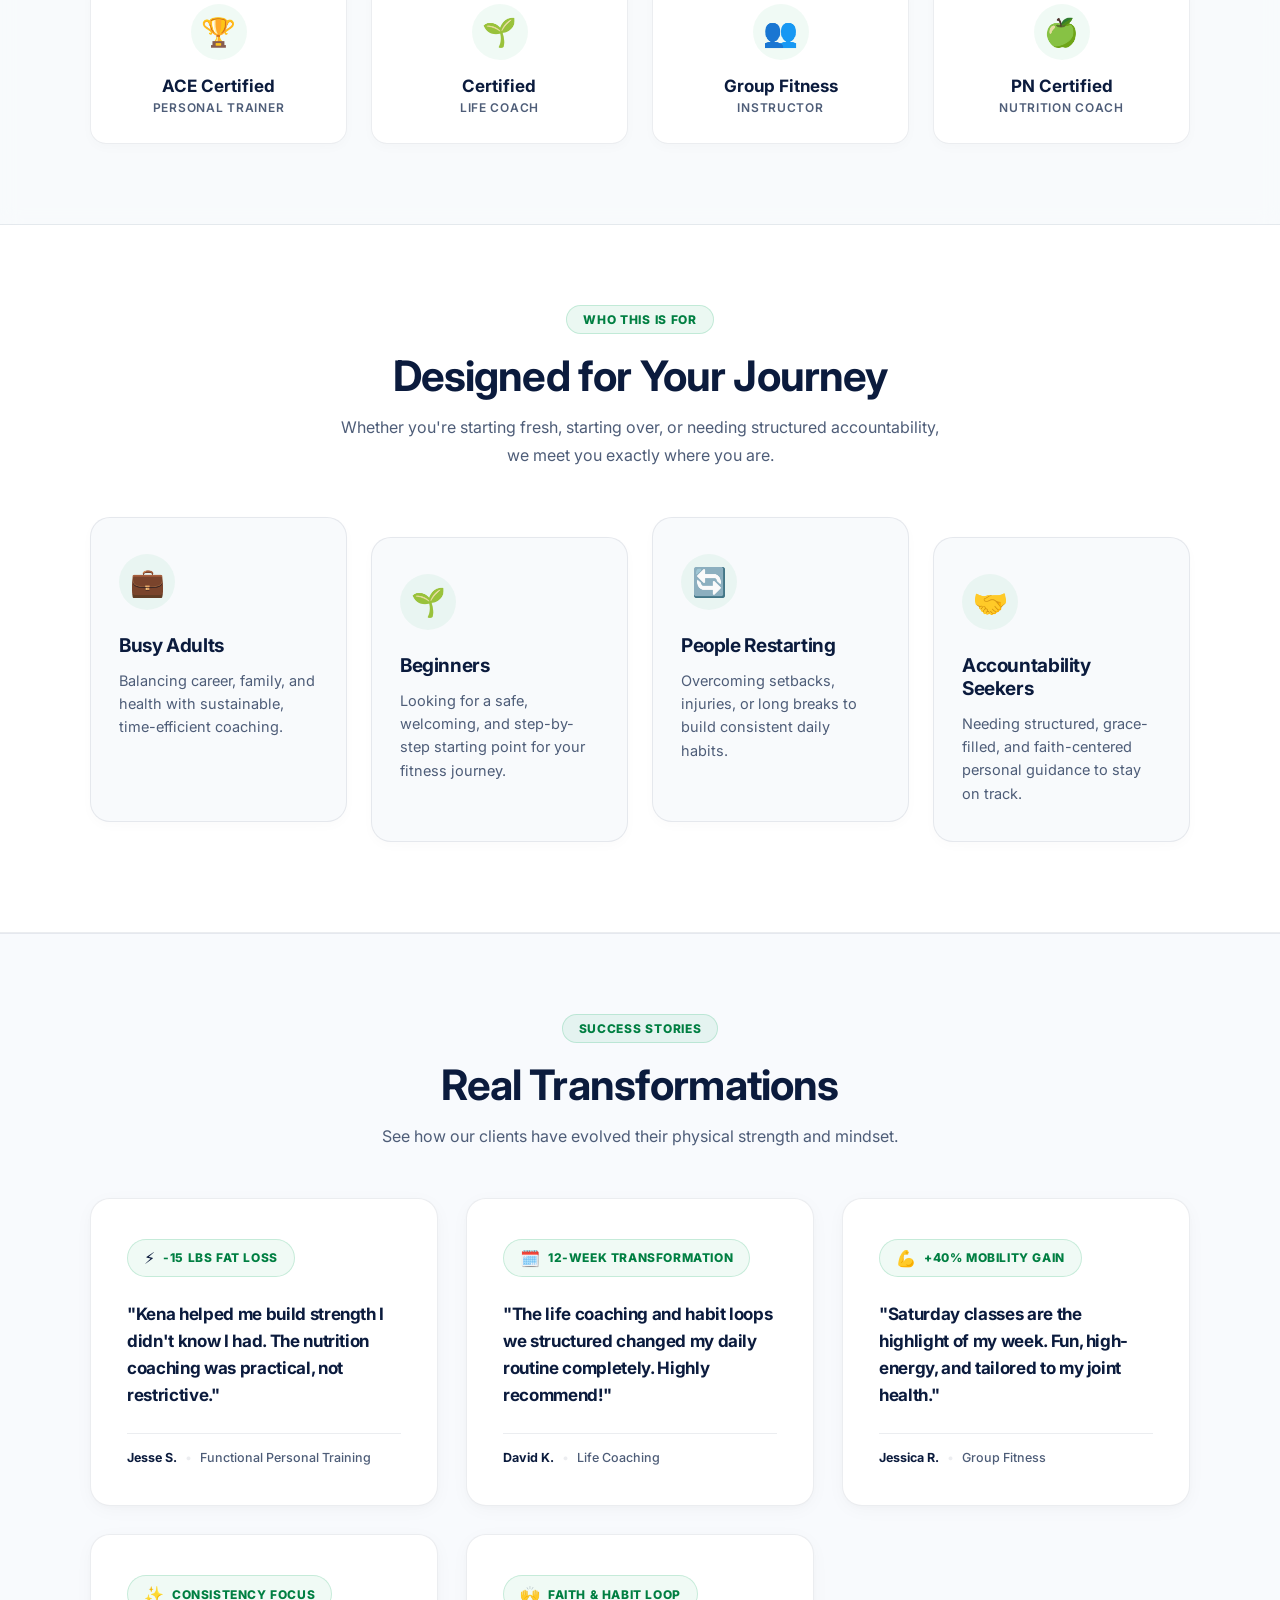
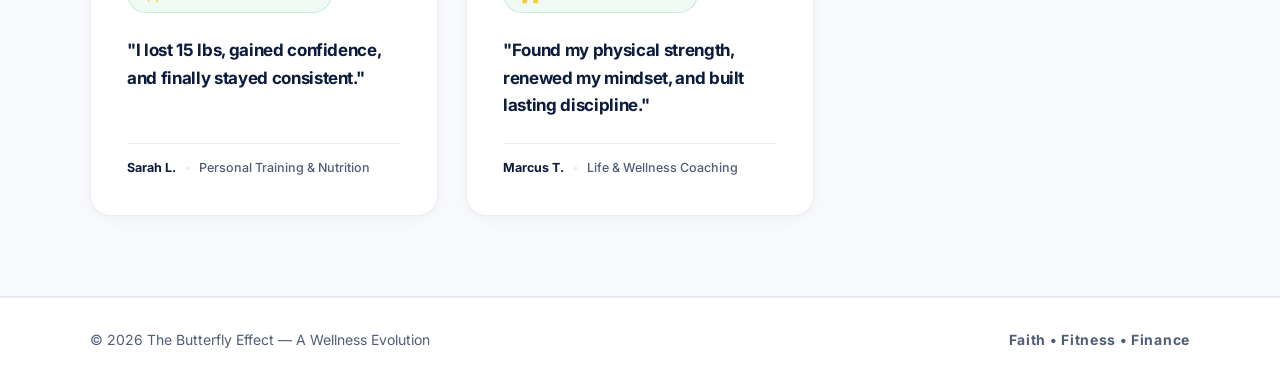
==== commit 5b7e9b64: "Execute copy and structural upgrades for faith-based positioning, pricing, and re-branding" ====
--- a/index.html
+++ b/index.html
@@ -11,7 +11,7 @@
   <link rel="preconnect" href="https://fonts.gstatic.com" crossorigin>
   <link href="https://fonts.googleapis.com/css2?family=Playfair+Display:wght@500;600;700&family=Inter:wght@300;400;500;600;700;800&display=swap" rel="stylesheet">
 
-  <link rel="stylesheet" href="styles.css" />
+  <link rel="stylesheet" href="styles.css?v=2" />
 </head>
 
 <body>
@@ -35,7 +35,7 @@
       <nav class="nav">
         <a href="index.html" class="active">Home</a>
         <a href="services.html">Services &amp; Classes</a>
-        <a href="book.html" class="btn btn--small">Book Now</a>
+        <a href="book.html" class="btn btn--small">Book Free Assessment</a>
       </nav>
     </div>
   </header>
@@ -58,20 +58,18 @@
 
         <div class="meet-kena__content">
           <span class="hero-pillars">Faith • Fitness • Finance</span>
-          <h1>Emerge Into Your Full Potential</h1>
+          <h1>Transform Your Body, Mindset, and Daily Habits — One Small Step at a Time.</h1>
           <p class="lead">
-            Welcome to The Butterfly Effect Wellness. We believe that true wellness is an evolution, 
-            achieved through small, consistent, and intentional daily choices.
+            Faith-based wellness coaching for individuals seeking strength, discipline, confidence, and lasting lifestyle transformation.
           </p>
           <p>
             Guided by Kena D. Scott—an ACE Certified Personal Trainer, Certified Life Coach, and 
             Group Fitness Instructor—our programs combine physical conditioning, mindset adjustments, 
-            and practical nutrition to help you build strength, confidence, and habits that last a lifetime.
+            and practical nutrition to help you build strength, confidence, habits that last a lifetime.
           </p>
 
           <div class="meet-kena__cta">
-            <a class="btn" href="services.html">Explore Programs</a>
-            <a class="btn btn--ghost" href="services.html#calculator">Calculate Your Blueprint</a>
+            <a class="btn" href="book.html">Book Your Free Wellness Assessment</a>
           </div>
         </div>
       </div>
@@ -85,14 +83,10 @@
             <span class="pill">Meet Kena D. Scott</span>
             <h2>A Holistic Approach to Strength &amp; Growth</h2>
             <p>
-              Hi, I'm Kena. My mission is to help you bridge the gap between where you are today and 
-              where you want to be. I don't believe in quick fixes, extreme restrictions, or one-size-fits-all 
-              rules. Instead, we focus on functional movement, sustainable nutrition habits, and mindset shifts.
+              Hi, I'm Kena. My mission is to help you bridge the gap between where you are today and where God is calling you to be in your health and wellness journey. I believe lasting transformation happens through consistency, wisdom, and grace—not through quick fixes, fad diets, or extreme restrictions.
             </p>
             <p>
-              With dual certifications in personal training and life coaching, plus specialization in precision 
-              nutrition and group fitness, I provide a whole-person support system that is faith-centered and 
-              designed to adapt to your busy schedule.
+              My coaching approach is rooted in biblical principles that encourage us to honor our bodies as temples, renew our minds, and steward our health with purpose. Through functional movement, sustainable nutrition habits, mindset coaching, and intentional daily choices, I help individuals create healthy lifestyles that support lasting change. Together, we'll build strength, confidence, discipline, and wellness that extends beyond physical fitness into every area of life. This is more than a fitness program—it's a journey toward becoming healthier in body, mind, and spirit.
             </p>
           </div>
 
@@ -141,6 +135,43 @@
       </div>
     </section>
 
+    <!-- TARGET AUDIENCE: WHO THIS IS FOR -->
+    <section class="section section--who-for">
+      <div class="container">
+        <div class="section__head text-center">
+          <span class="pill">Who This Is For</span>
+          <h2>Designed for Your Journey</h2>
+          <p>Whether you're starting fresh, starting over, or needing structured accountability, we meet you exactly where you are.</p>
+        </div>
+
+        <div class="who-for-grid">
+          <div class="who-for-card">
+            <div class="who-for-card__icon">💼</div>
+            <h4>Busy Adults</h4>
+            <p>Balancing career, family, and health with sustainable, time-efficient coaching.</p>
+          </div>
+
+          <div class="who-for-card">
+            <div class="who-for-card__icon">🌱</div>
+            <h4>Beginners</h4>
+            <p>Looking for a safe, welcoming, and step-by-step starting point for your fitness journey.</p>
+          </div>
+
+          <div class="who-for-card">
+            <div class="who-for-card__icon">🔄</div>
+            <h4>People Restarting</h4>
+            <p>Overcoming setbacks, injuries, or long breaks to build consistent daily habits.</p>
+          </div>
+
+          <div class="who-for-card">
+            <div class="who-for-card__icon">🤝</div>
+            <h4>Accountability Seekers</h4>
+            <p>Needing structured, grace-filled, and faith-centered personal guidance to stay on track.</p>
+          </div>
+        </div>
+      </div>
+    </section>
+
     <!-- TRANSFORMATIONS SECTION -->
     <section class="section section--transformations">
       <div class="container">
@@ -192,6 +223,38 @@
               <span class="client-track">Group Fitness</span>
             </div>
           </div>
+
+          <!-- CLIENT PLACEHOLDER CARD 1: Edit the badge, text, name, and program here -->
+          <div class="card transformation-card placeholder-card">
+            <div class="transformation-badge">
+              <span class="badge-icon">✨</span>
+              <span class="badge-text">Consistency Focus</span>
+            </div>
+            <h4 class="transformation-anchor-quote">
+              "I lost 15 lbs, gained confidence, and finally stayed consistent."
+            </h4>
+            <div class="transformation-footer">
+              <span class="client-name">Sarah L.</span>
+              <span class="client-track">Personal Training & Nutrition</span>
+            </div>
+          </div>
+          <!-- END CLIENT PLACEHOLDER CARD 1 -->
+
+          <!-- CLIENT PLACEHOLDER CARD 2: Edit the badge, text, name, and program here -->
+          <div class="card transformation-card placeholder-card">
+            <div class="transformation-badge">
+              <span class="badge-icon">🙌</span>
+              <span class="badge-text">Faith & Habit Loop</span>
+            </div>
+            <h4 class="transformation-anchor-quote">
+              "Found my physical strength, renewed my mindset, and built lasting discipline."
+            </h4>
+            <div class="transformation-footer">
+              <span class="client-name">Marcus T.</span>
+              <span class="client-track">Life & Wellness Coaching</span>
+            </div>
+          </div>
+          <!-- END CLIENT PLACEHOLDER CARD 2 -->
         </div>
       </div>
     </section>
--- a/styles.css
+++ b/styles.css
@@ -1288,3 +1288,128 @@
   }
 }
 
+/* TARGET AUDIENCE SECTION: WHO THIS IS FOR */
+.section--who-for {
+  background: #ffffff;
+  position: relative;
+  border-bottom: 1px solid var(--line);
+}
+.who-for-grid {
+  display: grid;
+  grid-template-columns: repeat(4, 1fr);
+  gap: 24px;
+  margin-top: 48px;
+  padding-bottom: 30px;
+}
+.who-for-card {
+  background: var(--bg);
+  border: 1px solid var(--line);
+  border-radius: var(--radius);
+  padding: 36px 28px;
+  transition: all 0.4s cubic-bezier(0.16, 1, 0.3, 1);
+  box-shadow: 0 4px 12px rgba(11, 27, 61, 0.02);
+  display: flex;
+  flex-direction: column;
+  align-items: flex-start;
+  width: 100%;
+}
+/* Staggered asymmetric look for desktop viewports */
+@media (min-width: 951px) {
+  .who-for-card:nth-child(even) {
+    transform: translateY(20px);
+  }
+  .who-for-card:hover {
+    transform: translateY(-8px) scale(1.02) !important;
+    box-shadow: 0 20px 40px rgba(11, 27, 61, 0.08);
+    border-color: rgba(0, 168, 89, 0.25);
+  }
+  .who-for-card:nth-child(even):hover {
+    transform: translateY(12px) scale(1.02) !important;
+  }
+}
+@media (max-width: 950px) {
+  .who-for-grid {
+    grid-template-columns: repeat(2, 1fr);
+    gap: 24px;
+  }
+  .who-for-card:nth-child(even) {
+    transform: translateY(0) !important;
+  }
+  .who-for-card:hover {
+    transform: translateY(-4px) scale(1.01);
+    box-shadow: 0 12px 24px rgba(11, 27, 61, 0.06);
+    border-color: rgba(0, 168, 89, 0.25);
+  }
+}
+@media (max-width: 600px) {
+  .who-for-grid {
+    grid-template-columns: 1fr;
+    gap: 16px;
+  }
+}
+.who-for-card__icon {
+  font-size: 28px;
+  width: 56px;
+  height: 56px;
+  background: rgba(0, 168, 89, 0.06);
+  border-radius: 50%;
+  display: flex;
+  align-items: center;
+  justify-content: center;
+  margin-bottom: 24px;
+  transition: background 0.3s ease;
+  color: var(--brand2);
+}
+.who-for-card:hover .who-for-card__icon {
+  background: rgba(0, 168, 89, 0.12);
+}
+.who-for-card h4 {
+  font-family: "Inter", sans-serif;
+  font-size: 19px;
+  color: var(--brand);
+  margin-bottom: 12px;
+  font-weight: 700;
+}
+.who-for-card p {
+  font-size: 14.5px;
+  margin: 0;
+  color: var(--muted);
+  line-height: 1.6;
+}
+
+/* SERVICE CARD PRICING TIERS */
+.service-pricing {
+  margin-top: auto;
+  margin-bottom: 20px;
+  display: flex;
+  flex-direction: column;
+  justify-content: flex-start;
+}
+.price-container {
+  display: flex;
+  align-items: baseline;
+  gap: 4px;
+}
+.price-value {
+  font-size: 26px;
+  font-weight: 800;
+  color: var(--brand);
+  font-family: "Inter", sans-serif;
+  letter-spacing: -0.02em;
+}
+.price-unit {
+  font-size: 13.5px;
+  color: var(--muted);
+  font-weight: 600;
+}
+.price-sub {
+  font-size: 12.5px;
+  color: var(--brand2);
+  font-weight: 700;
+  margin-top: 4px;
+  text-transform: uppercase;
+  letter-spacing: 0.03em;
+}
+
+
+
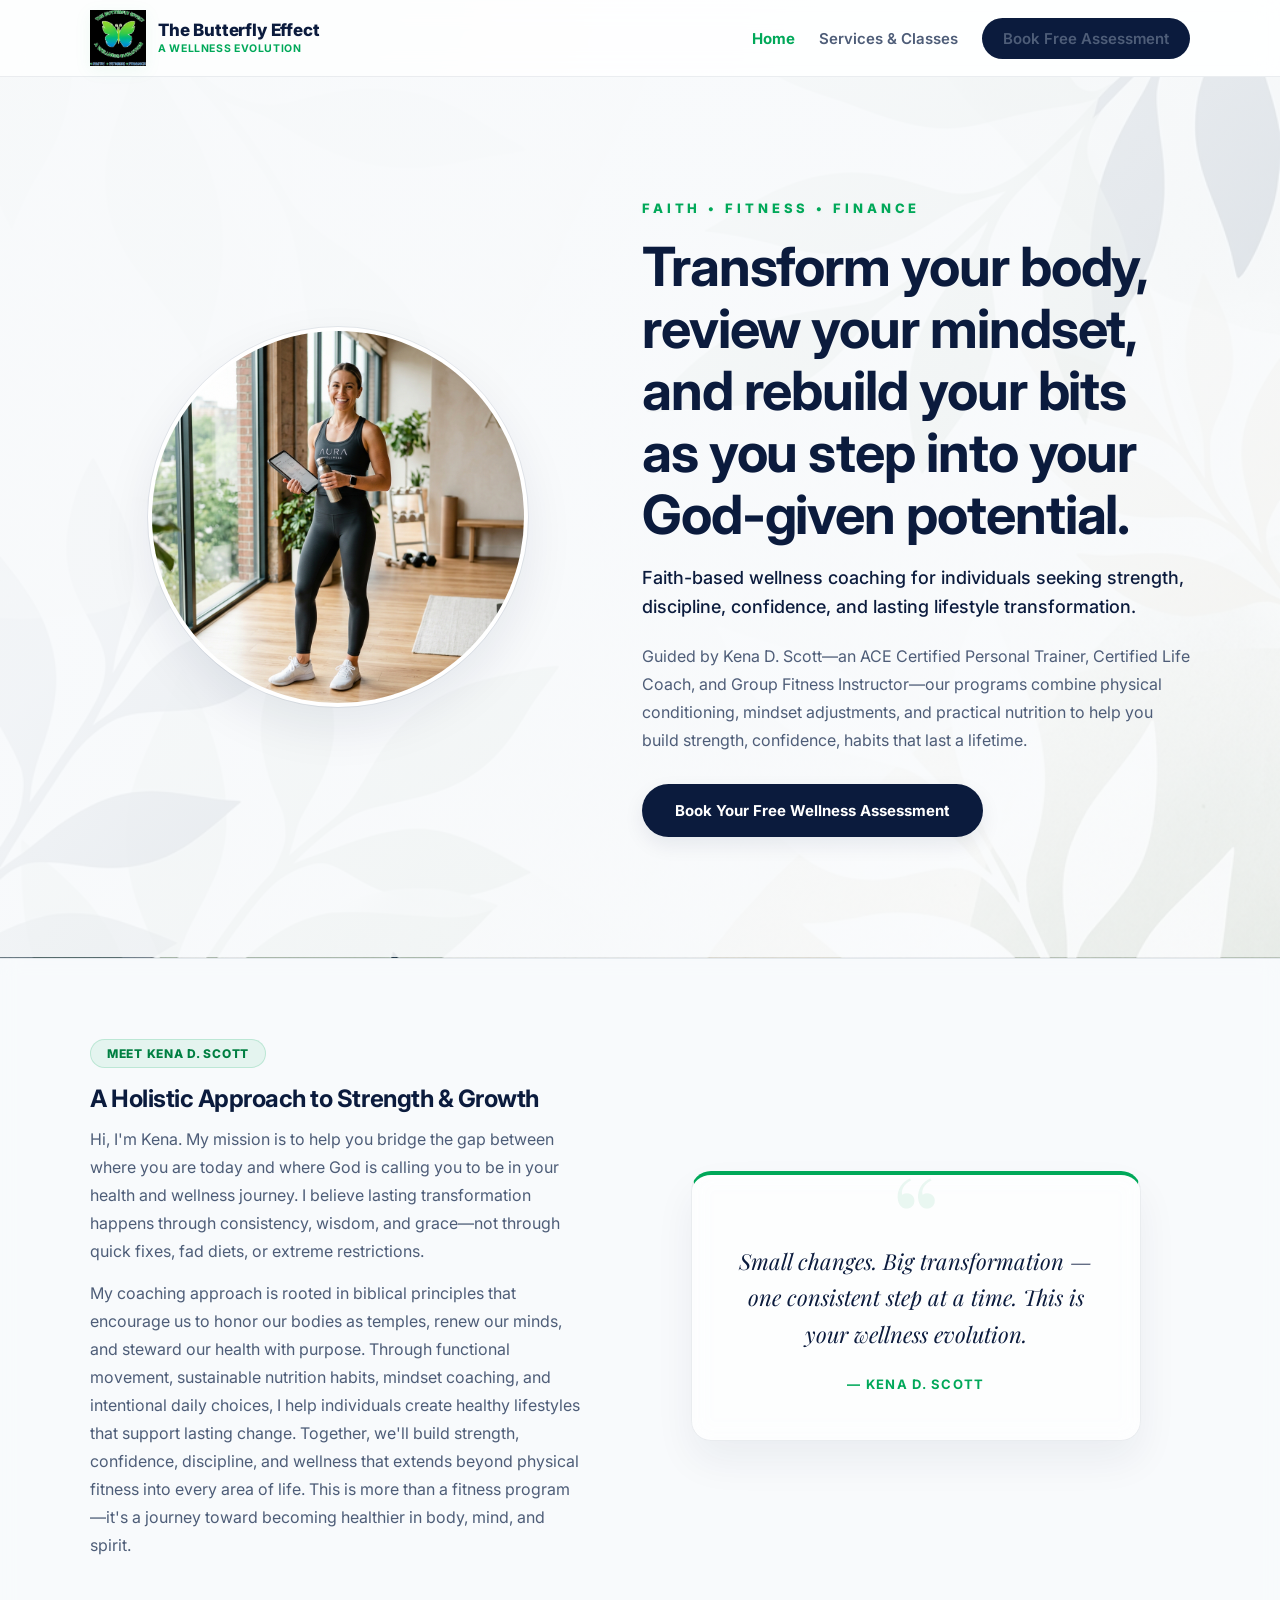
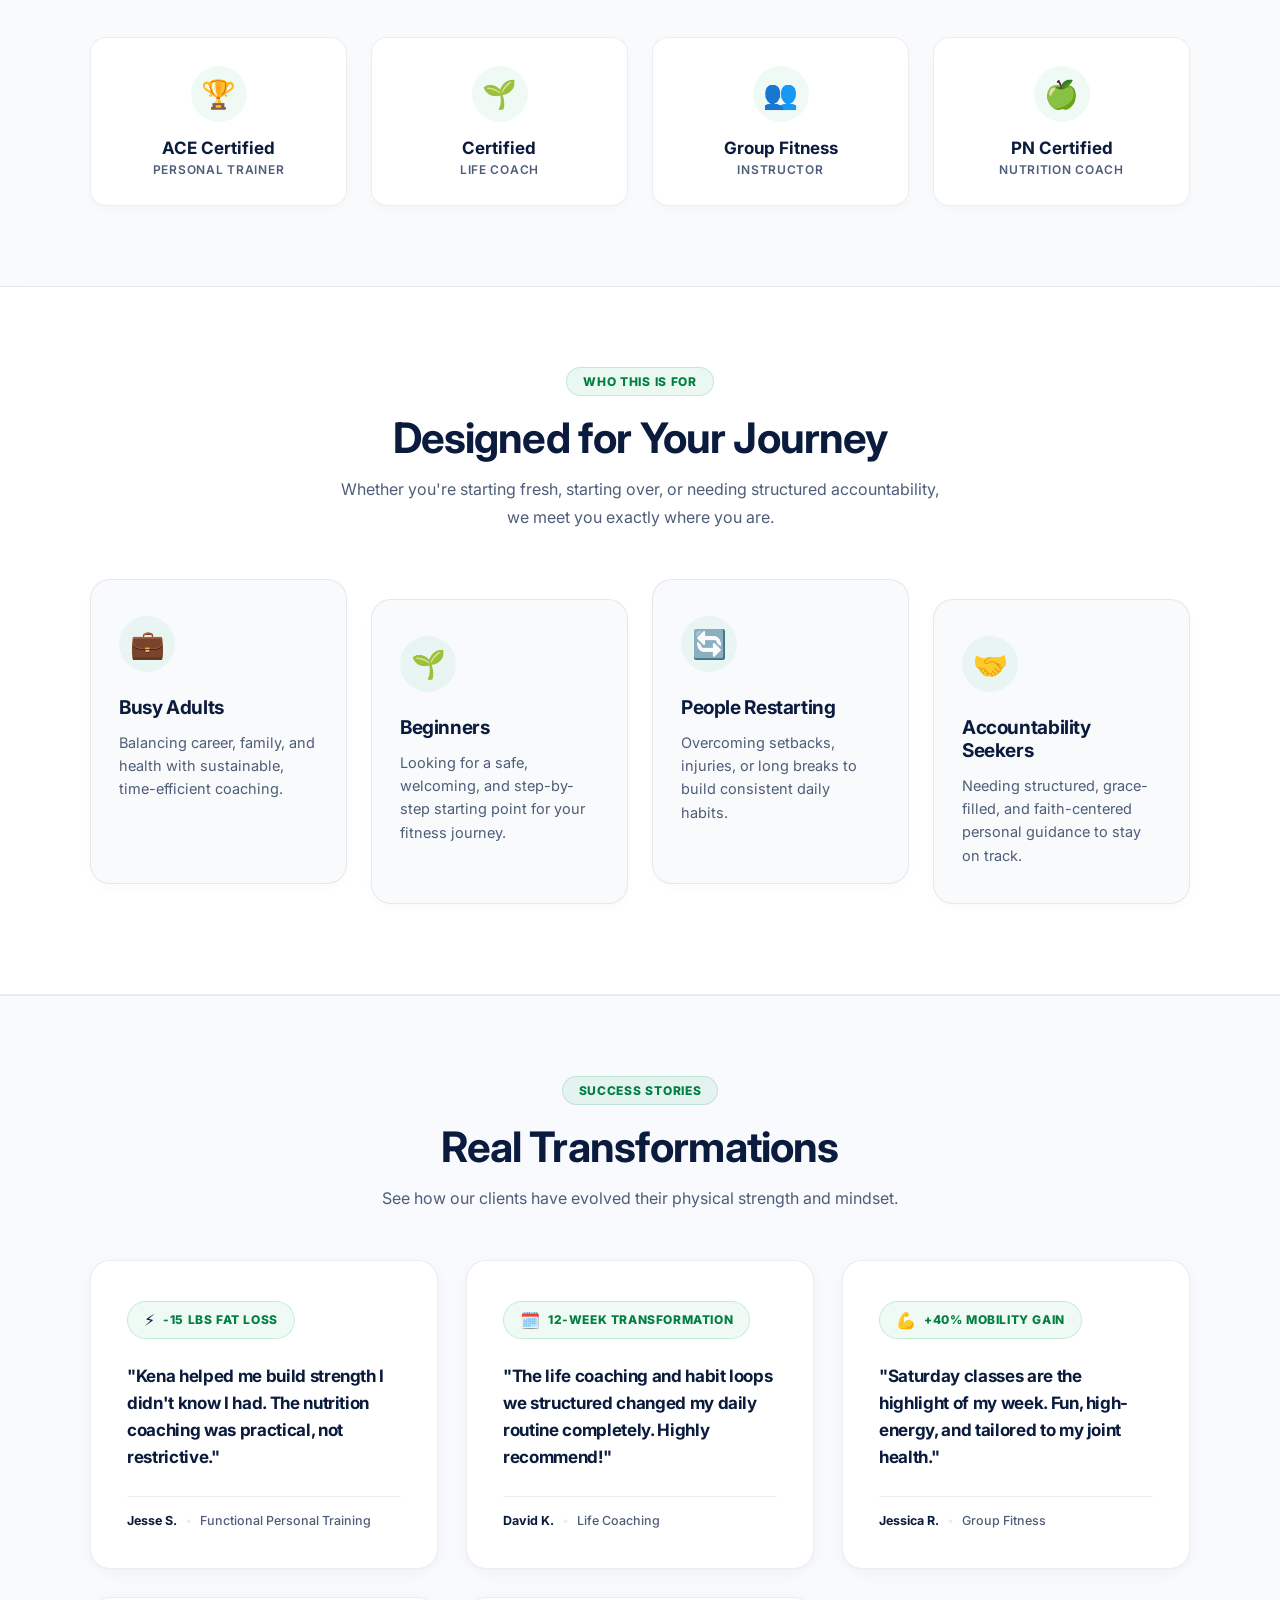
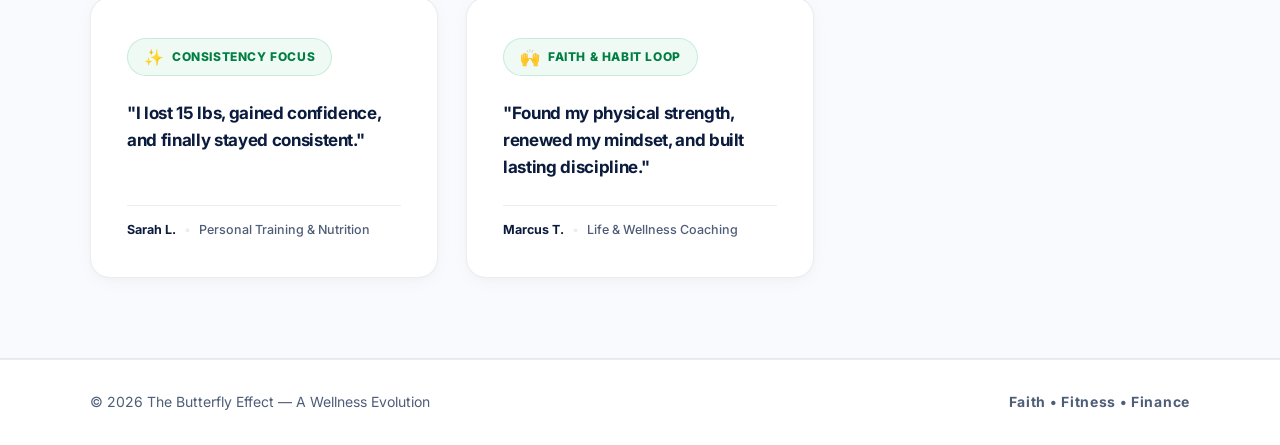
==== commit 18a7770f: "Update hero text, refactor health assessment wizard with SVG gauge, update services pricing & add-on" ====
--- a/index.html
+++ b/index.html
@@ -58,7 +58,7 @@
 
         <div class="meet-kena__content">
           <span class="hero-pillars">Faith • Fitness • Finance</span>
-          <h1>Transform Your Body, Mindset, and Daily Habits — One Small Step at a Time.</h1>
+          <h1>Transform your body, review your mindset, and rebuild your bits as you step into your God-given potential.</h1>
           <p class="lead">
             Faith-based wellness coaching for individuals seeking strength, discipline, confidence, and lasting lifestyle transformation.
           </p>
--- a/styles.css
+++ b/styles.css
@@ -1033,59 +1033,6 @@
   margin: 0 0 8px 0;
 }
 
-/* Goal selector buttons */
-.goal-grid {
-  display: grid;
-  grid-template-columns: repeat(3, 1fr);
-  gap: 16px;
-}
-@media (max-width: 768px) {
-  .goal-grid {
-    grid-template-columns: 1fr;
-    gap: 12px;
-  }
-}
-.goal-option {
-  background: #fafcfb;
-  border: 1px solid var(--line);
-  border-radius: 16px;
-  padding: 24px 16px;
-  text-align: center;
-  cursor: pointer;
-  transition: all 0.25s cubic-bezier(0.16, 1, 0.3, 1);
-  display: flex;
-  flex-direction: column;
-  align-items: center;
-  gap: 12px;
-  width: 100%;
-}
-.goal-option:hover {
-  border-color: rgba(0, 168, 89, 0.3);
-  background: rgba(0, 168, 89, 0.01);
-  transform: translateY(-2px);
-}
-.goal-option.active {
-  border-color: var(--brand2);
-  background: rgba(0, 168, 89, 0.04);
-  box-shadow: 0 4px 12px rgba(0, 168, 89, 0.05);
-}
-.goal-option__icon {
-  font-size: 32px;
-}
-.goal-option__text strong {
-  display: block;
-  font-size: 15.5px;
-  color: var(--brand);
-  margin-bottom: 4px;
-  font-family: 'Inter', sans-serif;
-}
-.goal-option__text span {
-  display: block;
-  font-size: 12px;
-  color: var(--muted);
-  line-height: 1.4;
-}
-
 /* Range Slider styling */
 .range-container {
   display: flex;
@@ -1129,51 +1076,239 @@
   font-weight: 500;
 }
 
-/* Activity Level Buttons */
-.activity-selector {
-  display: grid;
-  grid-template-columns: repeat(3, 1fr);
-  gap: 16px;
-}
-@media (max-width: 768px) {
-  .activity-selector {
-    grid-template-columns: 1fr;
-    gap: 12px;
-  }
-}
-.activity-option {
+/* Exercise Frequency Circular Option Grid */
+.exercise-container {
+  display: flex;
+  justify-content: center;
+  padding: 12px 0;
+  width: 100%;
+}
+.exercise-selector {
+  display: flex;
+  gap: 12px;
+  justify-content: center;
+  flex-wrap: wrap;
+  width: 100%;
+  max-width: 500px;
+}
+.exercise-option {
+  width: 50px;
+  height: 50px;
+  border-radius: 50%;
+  border: 1px solid var(--line);
+  background: #fafcfb;
+  color: var(--brand);
+  font-size: 18px;
+  font-weight: 700;
+  cursor: pointer;
+  display: flex;
+  align-items: center;
+  justify-content: center;
+  transition: all 0.25s cubic-bezier(0.16, 1, 0.3, 1);
+  outline: none;
+}
+.exercise-option:hover {
+  border-color: rgba(0, 168, 89, 0.3);
+  background: rgba(0, 168, 89, 0.02);
+  transform: scale(1.08);
+}
+.exercise-option.active {
+  border-color: var(--brand2);
+  background: var(--brand2);
+  color: #ffffff;
+  box-shadow: 0 6px 16px rgba(0, 168, 89, 0.22);
+}
+
+/* Calorie Input & Presets Styling */
+.calorie-form-group {
+  display: flex;
+  flex-direction: column;
+  align-items: center;
+  gap: 20px;
+  width: 100%;
+  padding: 10px 0;
+}
+.calorie-input-container {
+  display: flex;
+  align-items: center;
+  gap: 12px;
   background: #fafcfb;
   border: 1px solid var(--line);
+  padding: 4px 16px 4px 6px;
   border-radius: 16px;
-  padding: 24px 20px;
+  transition: border-color 0.2s ease, box-shadow 0.2s ease;
+}
+.calorie-input-container:focus-within {
+  border-color: var(--brand2);
+  box-shadow: 0 0 0 4px rgba(0, 168, 89, 0.12);
+  background: #ffffff;
+}
+.calc-input {
+  width: 160px;
+  font-size: 28px;
+  font-weight: 800;
   text-align: center;
+  border: none;
+  background: transparent;
+  color: var(--brand);
+  padding: 10px;
+  outline: none;
+}
+.calc-input::-webkit-outer-spin-button,
+.calc-input::-webkit-inner-spin-button {
+  -webkit-appearance: none;
+  margin: 0;
+}
+.calc-input[type=number] {
+  -moz-appearance: textfield;
+}
+.input-unit {
+  font-size: 15px;
+  font-weight: 700;
+  color: var(--muted);
+}
+.calorie-presets {
+  display: flex;
+  gap: 10px;
+  justify-content: center;
+  flex-wrap: wrap;
+}
+.preset-badge {
+  padding: 8px 16px;
+  border-radius: 99px;
+  border: 1px solid var(--line);
+  background: #ffffff;
+  color: var(--muted);
+  font-size: 13.5px;
+  font-weight: 600;
   cursor: pointer;
-  transition: all 0.25s cubic-bezier(0.16, 1, 0.3, 1);
-  display: flex;
-  flex-direction: column;
-  gap: 6px;
+  transition: all 0.2s ease;
+  outline: none;
+}
+.preset-badge:hover {
+  border-color: var(--brand2);
+  color: var(--brand2);
+  background: rgba(0, 168, 89, 0.04);
+}
+
+/* Results Section Layout */
+.results-layout {
+  display: grid;
+  grid-template-columns: 1fr 1.15fr;
+  gap: 28px;
+  margin: 16px 0;
+}
+@media (max-width: 768px) {
+  .results-layout {
+    grid-template-columns: 1fr;
+    gap: 24px;
+  }
+}
+.gauge-card {
+  display: flex;
+  flex-direction: column;
+  align-items: center;
+  justify-content: center;
+  padding: 32px 24px !important;
+}
+.gauge-wrapper {
   width: 100%;
-}
-.activity-option:hover {
-  border-color: rgba(0, 168, 89, 0.3);
-  background: rgba(0, 168, 89, 0.01);
-  transform: translateY(-2px);
-}
-.activity-option.active {
-  border-color: var(--brand2);
-  background: rgba(0, 168, 89, 0.04);
-  box-shadow: 0 4px 12px rgba(0, 168, 89, 0.05);
-}
-.activity-option strong {
-  font-size: 16px;
-  color: var(--brand);
-  display: block;
-  font-family: 'Inter', sans-serif;
-}
-.activity-option span {
-  font-size: 12px;
+  max-width: 220px;
+  margin: 8px 0;
+}
+.gauge-svg {
+  width: 100%;
+  height: auto;
+  overflow: visible;
+}
+.gauge-needle {
+  transform-origin: 100px 100px;
+  transition: transform 1.5s cubic-bezier(0.16, 1, 0.3, 1);
+}
+.gauge-readout-values {
+  display: flex;
+  align-items: baseline;
+  margin-top: 10px;
+}
+.gauge-value {
+  font-size: 44px;
+  font-weight: 800;
+  color: var(--brand);
+  letter-spacing: -0.02em;
+}
+.gauge-slash {
+  font-size: 18px;
   color: var(--muted);
-  display: block;
+  font-weight: 600;
+  margin-left: 2px;
+}
+.gauge-label {
+  font-size: 15px;
+  font-weight: 800;
+  text-transform: uppercase;
+  letter-spacing: 0.06em;
+  margin-top: 4px;
+}
+
+/* Color codes */
+.text-danger { color: #ef4444; }
+.text-warning { color: #f59e0b; }
+.text-success { color: #00a859; }
+
+.readout-card {
+  text-align: left;
+  align-items: stretch !important;
+  padding: 32px 28px !important;
+}
+.readout-card h5, .gauge-card h5 {
+  margin-bottom: 16px;
+  align-self: center;
+}
+.readout-card h5 {
+  align-self: flex-start;
+}
+.readout-body {
+  margin-bottom: 24px;
+}
+.readout-text {
+  font-size: 15px;
+  line-height: 1.7;
+  color: var(--muted);
+  margin: 0;
+}
+.readout-text strong {
+  color: var(--brand);
+}
+
+.breakdown-list {
+  display: flex;
+  flex-direction: column;
+  gap: 12px;
+  width: 100%;
+  border-top: 1px solid var(--line);
+  padding-top: 20px;
+  margin-top: auto;
+}
+.breakdown-item {
+  display: flex;
+  align-items: center;
+  font-size: 14px;
+}
+.breakdown-bullet {
+  width: 8px;
+  height: 8px;
+  border-radius: 50%;
+  margin-right: 12px;
+  flex-shrink: 0;
+}
+.breakdown-name {
+  color: var(--muted);
+  font-weight: 500;
+}
+.breakdown-item strong {
+  margin-left: auto;
+  color: var(--brand);
+  font-weight: 700;
 }
 
 /* Nav elements */
@@ -1188,104 +1323,6 @@
 .calculator-nav--results {
   justify-content: center;
   gap: 16px;
-}
-
-/* Results Blueprint Display */
-.blueprint-grid {
-  display: grid;
-  grid-template-columns: repeat(3, 1fr);
-  gap: 20px;
-  margin: 16px 0;
-}
-@media (max-width: 768px) {
-  .blueprint-grid {
-    grid-template-columns: 1fr;
-    gap: 16px;
-  }
-}
-.blueprint-card {
-  background: #fafcfb;
-  border: 1px solid var(--line);
-  border-radius: 16px;
-  padding: 24px;
-  text-align: center;
-  display: flex;
-  flex-direction: column;
-  gap: 12px;
-  align-items: center;
-}
-.blueprint-card h5 {
-  font-size: 12px;
-  color: var(--muted);
-  text-transform: uppercase;
-  letter-spacing: 0.08em;
-  margin: 0;
-  font-family: 'Inter', sans-serif;
-  font-weight: 700;
-}
-.blueprint-stat {
-  font-size: 24px;
-  font-weight: 800;
-  color: var(--brand);
-  font-family: 'Inter', sans-serif;
-}
-.blueprint-desc {
-  font-size: 13.5px;
-  line-height: 1.55;
-  color: var(--muted);
-  margin: 0;
-}
-.water-progress-bar {
-  background: var(--line);
-  height: 12px;
-  border-radius: 99px;
-  overflow: hidden;
-  width: 100%;
-  margin: 4px 0;
-}
-.water-progress-fill {
-  background: #00a859;
-  background-image: linear-gradient(90deg, #00a859, #0081d6);
-  height: 100%;
-  width: 50%;
-  border-radius: 99px;
-  transition: width 0.6s cubic-bezier(0.16, 1, 0.3, 1);
-}
-
-/* Touch-optimized calculator mobile rules */
-@media (max-width: 768px) {
-  .goal-option, .activity-option {
-    min-height: 56px;
-    padding: 16px 20px;
-    flex-direction: row !important;
-    text-align: left !important;
-    align-items: center !important;
-    gap: 16px !important;
-  }
-  .goal-option__icon {
-    font-size: 24px !important;
-    flex-shrink: 0;
-  }
-  .goal-option__text {
-    text-align: left;
-  }
-  .goal-option__text strong, .activity-option strong {
-    font-size: 15px !important;
-  }
-  .activity-option {
-    align-items: flex-start !important;
-    text-align: left !important;
-    padding: 14px 20px !important;
-  }
-  
-  /* touch-optimized gaps and spacing */
-  .calculator-step {
-    gap: 20px !important;
-  }
-  .calculator-nav {
-    margin-top: 10px !important;
-    padding-top: 16px !important;
-  }
 }
 
 /* TARGET AUDIENCE SECTION: WHO THIS IS FOR */
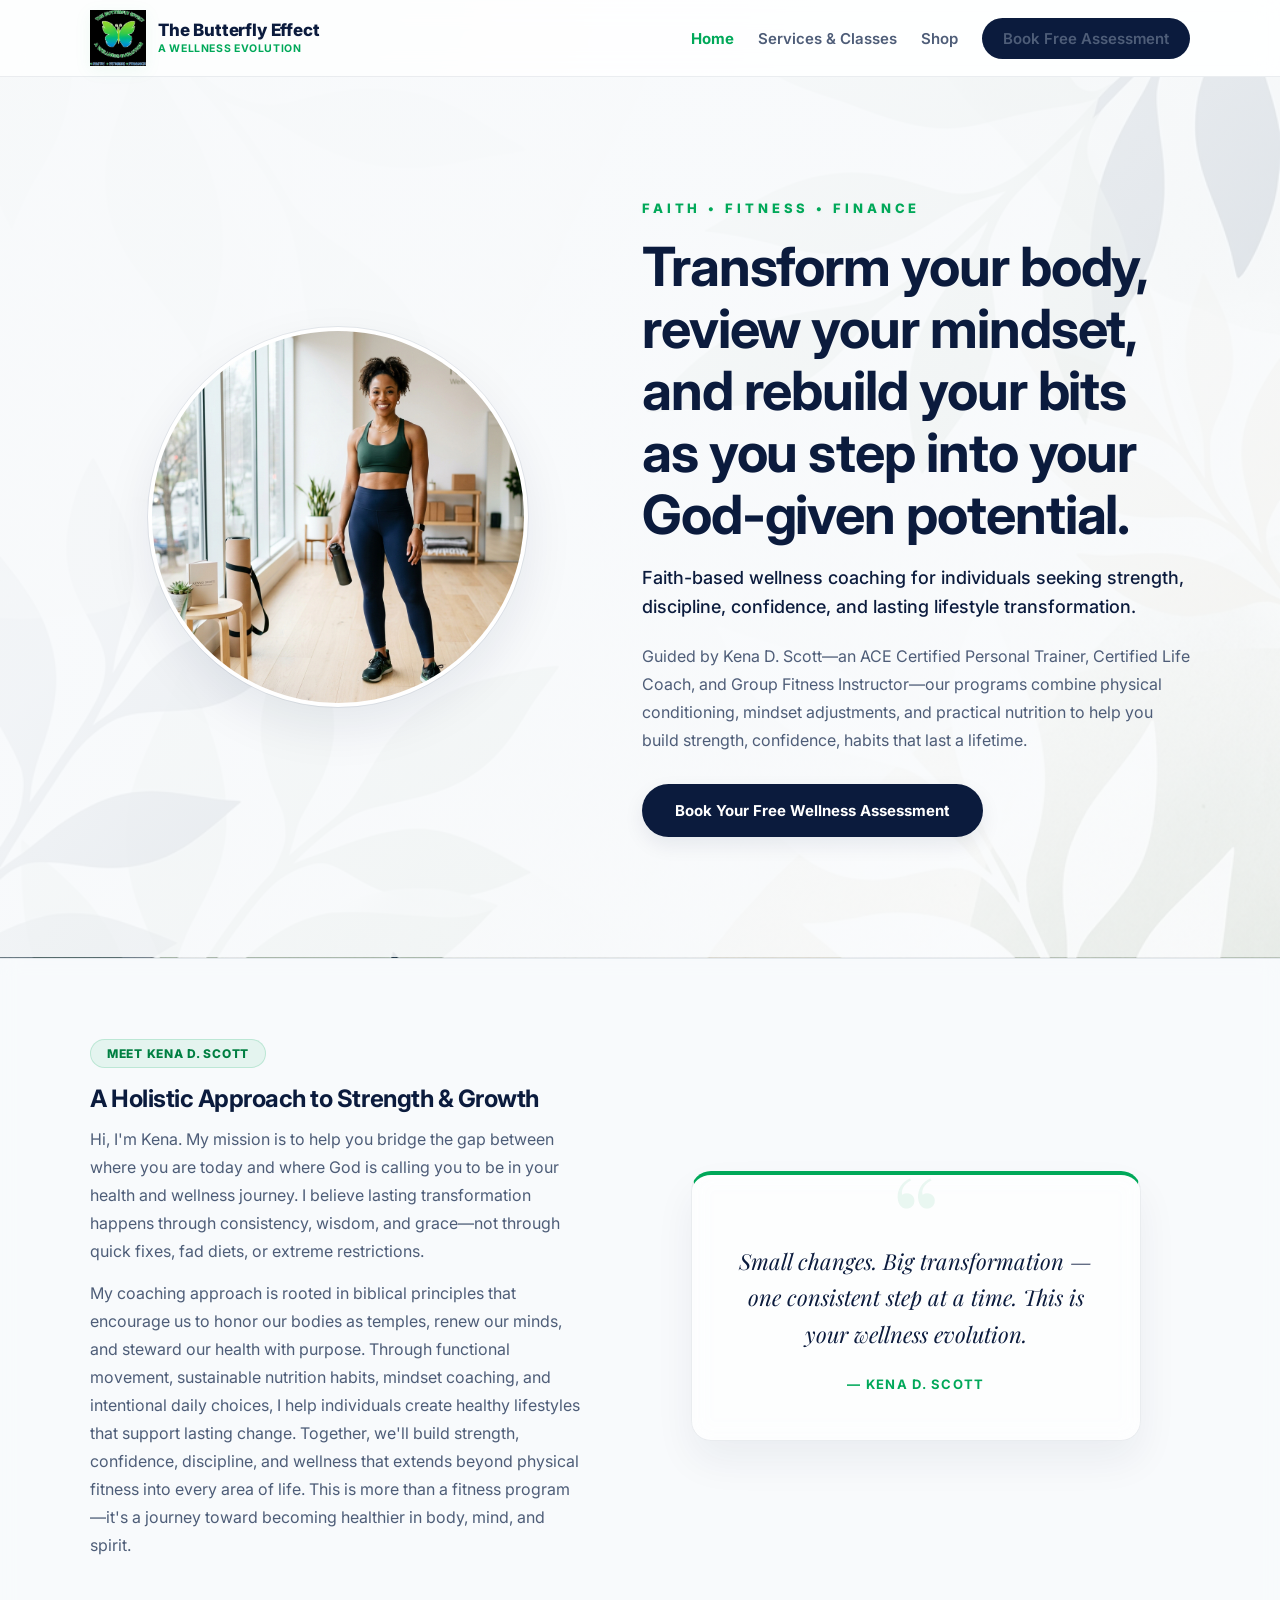
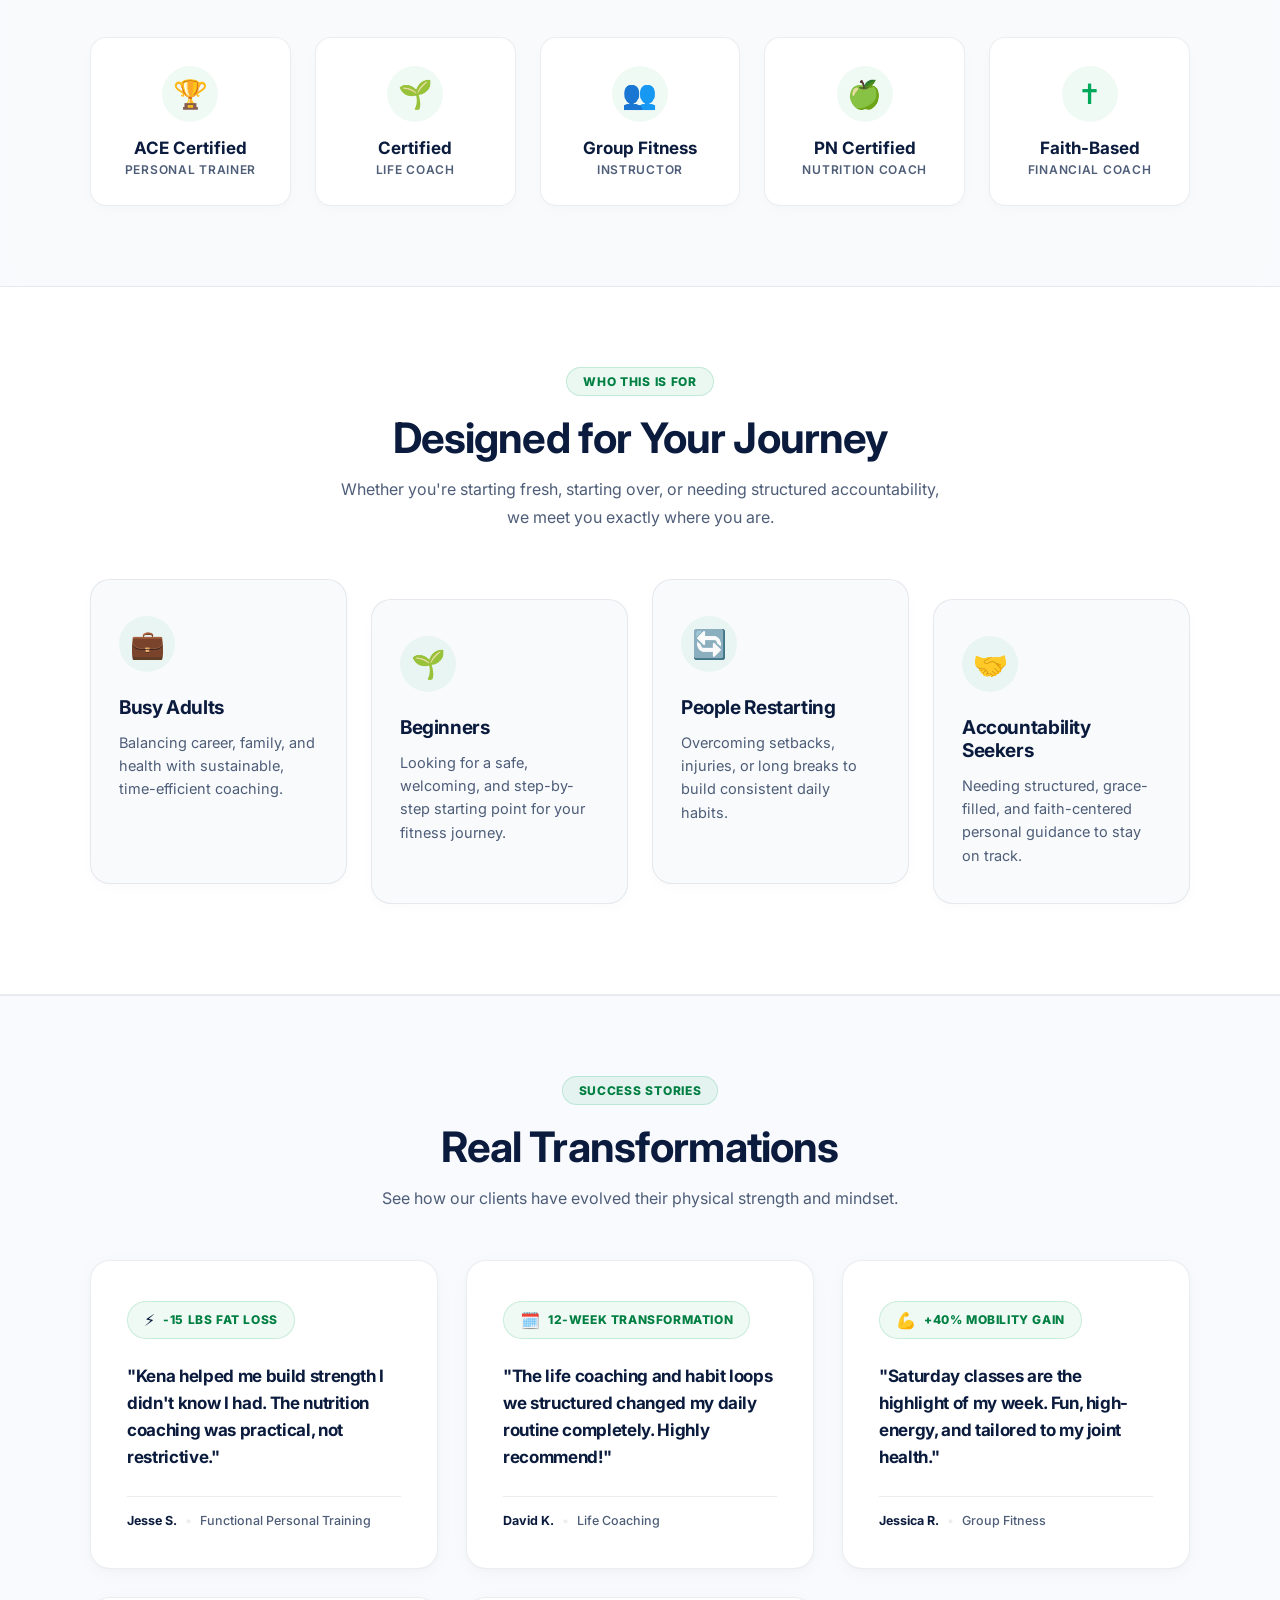
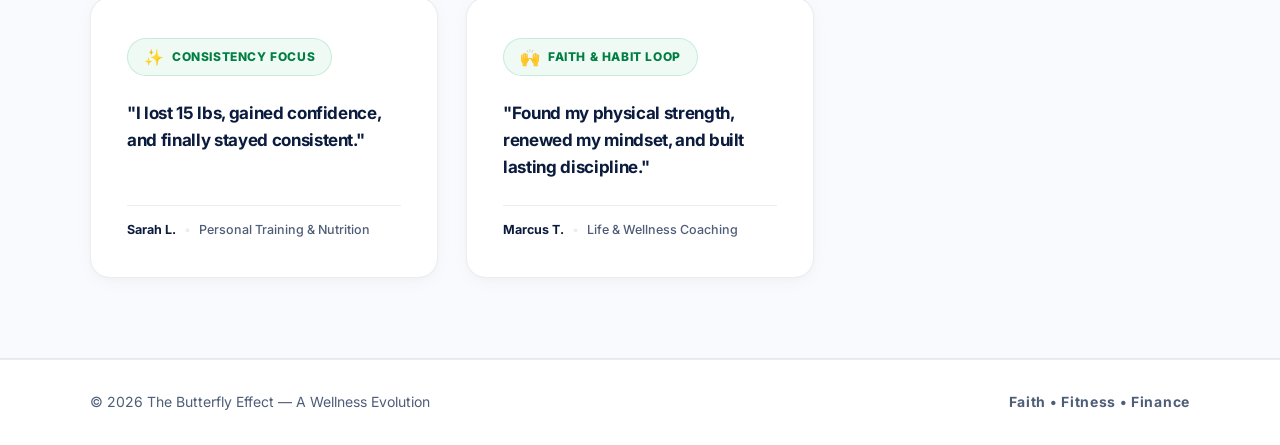
==== commit a4d295f9: "Add interactive merchandise shop, update lifestyle photo to African American coach image, add Faith-" ====
--- a/index.html
+++ b/index.html
@@ -35,6 +35,7 @@
       <nav class="nav">
         <a href="index.html" class="active">Home</a>
         <a href="services.html">Services &amp; Classes</a>
+        <a href="shop.html">Shop</a>
         <a href="book.html" class="btn btn--small">Book Free Assessment</a>
       </nav>
     </div>
@@ -131,6 +132,13 @@
               <span class="matrix-card__subtitle">Nutrition Coach</span>
             </div>
           </div>
+          <div class="matrix-card">
+            <div class="matrix-card__icon">✝️</div>
+            <div class="matrix-card__content">
+              <span class="matrix-card__title">Faith-Based</span>
+              <span class="matrix-card__subtitle">Financial Coach</span>
+            </div>
+          </div>
         </div>
       </div>
     </section>
--- a/styles.css
+++ b/styles.css
@@ -273,14 +273,14 @@
 /* Credentials Badge Matrix (Responsive 4-column Grid) */
 .credentials-matrix {
   display: grid;
-  grid-template-columns: repeat(4, 1fr);
+  grid-template-columns: repeat(5, 1fr);
   gap: 24px;
   margin-top: 64px;
   width: 100%;
 }
-@media (max-width: 900px) {
+@media (max-width: 950px) {
   .credentials-matrix {
-    grid-template-columns: repeat(2, 1fr);
+    grid-template-columns: repeat(auto-fit, minmax(160px, 1fr));
     gap: 16px;
     margin-top: 48px;
   }
@@ -1439,14 +1439,451 @@
   color: var(--muted);
   font-weight: 600;
 }
-.price-sub {
-  font-size: 12.5px;
+}
+
+/* ===== SHOP & MERCHANDISE SECTION STYLES ===== */
+.shop-hero {
+  background: radial-gradient(800px 400px at 50% 0%, rgba(0, 168, 89, 0.05), transparent 70%), var(--card);
+  border-bottom: 1px solid var(--line);
+  padding: 4rem 0 3.5rem 0;
+  text-align: center;
+}
+.shop-hero h2 {
+  font-size: 36px;
+  color: var(--brand);
+}
+.shop-grid {
+  display: grid;
+  grid-template-columns: repeat(auto-fit, minmax(250px, 1fr));
+  gap: 32px;
+  margin-top: 40px;
+}
+.product-card {
+  background: var(--card);
+  border: 1px solid var(--line);
+  border-radius: var(--radius);
+  padding: 24px;
+  box-shadow: var(--shadow);
+  display: flex;
+  flex-direction: column;
+  gap: 16px;
+  transition: transform 0.3s cubic-bezier(0.16, 1, 0.3, 1), box-shadow 0.3s cubic-bezier(0.16, 1, 0.3, 1), border-color 0.3s ease;
+  position: relative;
+}
+.product-card:hover {
+  transform: translateY(-4px);
+  box-shadow: 0 16px 36px rgba(11, 27, 61, 0.06);
+  border-color: rgba(0, 168, 89, 0.25);
+}
+.product-badge {
+  position: absolute;
+  top: 16px;
+  left: 16px;
+  background: var(--brand);
+  color: white;
+  padding: 4px 12px;
+  border-radius: 99px;
+  font-size: 11px;
+  font-weight: 700;
+  text-transform: uppercase;
+  letter-spacing: 0.05em;
+  z-index: 5;
+}
+.product-image-container {
+  height: 220px;
+  background: #f8fafc;
+  border-radius: calc(var(--radius) - 4px);
+  display: flex;
+  align-items: center;
+  justify-content: center;
+  position: relative;
+  overflow: hidden;
+  transition: background-color 0.3s ease;
+}
+.product-mockup {
+  position: relative;
+  width: 140px;
+  height: 140px;
+  display: flex;
+  align-items: center;
+  justify-content: center;
+  transition: transform 0.3s ease;
+}
+.product-card:hover .product-mockup {
+  transform: scale(1.05);
+}
+.product-logo-overlay {
+  position: absolute;
+  width: 40px;
+  height: 40px;
+  opacity: 0.85;
+  pointer-events: none;
+  z-index: 2;
+  filter: drop-shadow(0 2px 4px rgba(0,0,0,0.1));
+}
+.tshirt-svg {
+  width: 130px;
+  height: 130px;
+  fill: var(--brand);
+  transition: fill 0.3s ease;
+}
+.mug-svg {
+  width: 100px;
+  height: 100px;
+  fill: var(--brand);
+  transition: fill 0.3s ease;
+}
+.bottle-svg {
+  width: 70px;
+  height: 120px;
+  fill: var(--brand);
+  transition: fill 0.3s ease;
+}
+.hoodie-svg {
+  width: 130px;
+  height: 130px;
+  fill: var(--brand);
+  transition: fill 0.3s ease;
+}
+.product-info {
+  display: flex;
+  flex-direction: column;
+  gap: 8px;
+}
+.product-title {
+  font-size: 18px;
+  font-weight: 700;
+  color: var(--brand);
+  margin: 0;
+}
+.product-desc {
+  font-size: 13.5px;
+  color: var(--muted);
+  line-height: 1.5;
+  margin: 0;
+}
+.product-price {
+  font-size: 20px;
+  font-weight: 800;
   color: var(--brand2);
-  font-weight: 700;
-  margin-top: 4px;
+}
+.product-options {
+  display: flex;
+  flex-direction: column;
+  gap: 12px;
+  margin-top: auto;
+}
+.swatch-group {
+  display: flex;
+  flex-direction: column;
+  gap: 6px;
+}
+.swatch-label {
+  font-size: 11px;
+  font-weight: 700;
   text-transform: uppercase;
-  letter-spacing: 0.03em;
-}
-
-
-
+  color: var(--muted);
+  letter-spacing: 0.05em;
+}
+.swatches {
+  display: flex;
+  gap: 8px;
+}
+.swatch {
+  width: 24px;
+  height: 24px;
+  border-radius: 50%;
+  border: 2px solid white;
+  box-shadow: 0 0 0 1px var(--line);
+  cursor: pointer;
+  transition: transform 0.2s ease, box-shadow 0.2s ease;
+}
+.swatch:hover {
+  transform: scale(1.1);
+}
+.swatch.active {
+  transform: scale(1.1);
+  box-shadow: 0 0 0 2px var(--brand2);
+}
+.size-selector {
+  display: flex;
+  gap: 6px;
+}
+.size-btn {
+  padding: 4px 8px;
+  border: 1px solid var(--line);
+  border-radius: 6px;
+  font-size: 11px;
+  font-weight: 700;
+  background: white;
+  color: var(--muted);
+  cursor: pointer;
+  transition: all 0.2s ease;
+}
+.size-btn:hover {
+  border-color: var(--brand2);
+  color: var(--brand2);
+}
+.size-btn.active {
+  border-color: var(--brand);
+  background: var(--brand);
+  color: white;
+}
+.btn-add-cart {
+  width: 100%;
+  padding: 12px;
+  font-size: 13.5px;
+  font-weight: 700;
+  text-align: center;
+  border-radius: 10px;
+}
+
+/* ===== SHOPPING CART DRAWER ===== */
+.cart-overlay {
+  position: fixed;
+  top: 0;
+  left: 0;
+  right: 0;
+  bottom: 0;
+  background: rgba(11, 27, 61, 0.4);
+  backdrop-filter: blur(4px);
+  z-index: 1000;
+  opacity: 0;
+  visibility: hidden;
+  transition: all 0.3s ease;
+}
+.cart-overlay.is-open {
+  opacity: 1;
+  visibility: visible;
+}
+.cart-drawer {
+  position: fixed;
+  top: 0;
+  right: 0;
+  bottom: 0;
+  width: 100%;
+  max-width: 440px;
+  background: white;
+  z-index: 1001;
+  box-shadow: -10px 0 40px rgba(0,0,0,0.1);
+  transform: translateX(100%);
+  transition: transform 0.3s cubic-bezier(0.16, 1, 0.3, 1);
+  display: flex;
+  flex-direction: column;
+}
+.cart-drawer.is-open {
+  transform: translateX(0);
+}
+.cart-header {
+  padding: 24px;
+  border-bottom: 1px solid var(--line);
+  display: flex;
+  align-items: center;
+  justify-content: space-between;
+}
+.cart-header h3 {
+  font-size: 20px;
+  color: var(--brand);
+  margin: 0;
+}
+.btn-close-cart {
+  background: none;
+  border: none;
+  font-size: 24px;
+  color: var(--muted);
+  cursor: pointer;
+  transition: color 0.2s ease;
+}
+.btn-close-cart:hover {
+  color: var(--brand);
+}
+.cart-body {
+  flex: 1;
+  overflow-y: auto;
+  padding: 24px;
+  display: flex;
+  flex-direction: column;
+  gap: 20px;
+}
+.cart-empty-message {
+  margin: auto;
+  text-align: center;
+  color: var(--muted);
+}
+.cart-empty-icon {
+  font-size: 48px;
+  margin-bottom: 12px;
+}
+.cart-item {
+  display: flex;
+  gap: 16px;
+  align-items: center;
+  border-bottom: 1px solid var(--line);
+  padding-bottom: 16px;
+}
+.cart-item-image {
+  width: 60px;
+  height: 60px;
+  border-radius: 8px;
+  background: #f8fafc;
+  display: flex;
+  align-items: center;
+  justify-content: center;
+  position: relative;
+}
+.cart-item-logo {
+  position: absolute;
+  width: 16px;
+  height: 16px;
+  opacity: 0.8;
+}
+.cart-item-details {
+  flex: 1;
+  display: flex;
+  flex-direction: column;
+  gap: 4px;
+}
+.cart-item-title {
+  font-size: 14.5px;
+  font-weight: 700;
+  color: var(--brand);
+}
+.cart-item-meta {
+  font-size: 11.5px;
+  color: var(--muted);
+}
+.cart-item-price {
+  font-size: 14px;
+  font-weight: 700;
+  color: var(--brand2);
+}
+.cart-item-quantity {
+  display: flex;
+  align-items: center;
+  border: 1px solid var(--line);
+  border-radius: 6px;
+  overflow: hidden;
+}
+.qty-btn {
+  background: none;
+  border: none;
+  padding: 4px 8px;
+  font-size: 14px;
+  cursor: pointer;
+  color: var(--muted);
+}
+.qty-btn:hover {
+  background: rgba(0,0,0,0.02);
+  color: var(--brand);
+}
+.qty-value {
+  padding: 4px 8px;
+  font-size: 13.5px;
+  font-weight: 700;
+  color: var(--brand);
+  min-width: 24px;
+  text-align: center;
+}
+.cart-footer {
+  padding: 24px;
+  border-top: 1px solid var(--line);
+  background: #fafcfb;
+  display: flex;
+  flex-direction: column;
+  gap: 16px;
+}
+.cart-subtotal {
+  display: flex;
+  justify-content: space-between;
+  font-size: 16px;
+  font-weight: 700;
+  color: var(--brand);
+}
+.cart-subtotal-price {
+  color: var(--brand2);
+  font-size: 18px;
+}
+.btn-checkout {
+  width: 100%;
+  padding: 14px;
+  font-size: 14.5px;
+  font-weight: 700;
+}
+
+/* Floating cart button */
+.floating-cart-btn {
+  position: fixed;
+  bottom: 24px;
+  right: 24px;
+  width: 60px;
+  height: 60px;
+  border-radius: 50%;
+  background: var(--brand2);
+  color: white;
+  border: none;
+  box-shadow: 0 8px 24px rgba(0, 168, 89, 0.3);
+  display: flex;
+  align-items: center;
+  justify-content: center;
+  cursor: pointer;
+  z-index: 99;
+  transition: transform 0.2s ease;
+}
+.floating-cart-btn:hover {
+  transform: scale(1.05);
+}
+.floating-cart-badge {
+  position: absolute;
+  top: -4px;
+  right: -4px;
+  background: var(--brand);
+  color: white;
+  font-size: 11px;
+  font-weight: 700;
+  width: 20px;
+  height: 20px;
+  border-radius: 50%;
+  display: flex;
+  align-items: center;
+  justify-content: center;
+}
+
+/* Checkout Modal */
+.checkout-modal {
+  position: fixed;
+  top: 50%;
+  left: 50%;
+  transform: translate(-50%, -50%) scale(0.9);
+  background: white;
+  padding: 40px;
+  border-radius: var(--radius);
+  box-shadow: 0 20px 50px rgba(0,0,0,0.15);
+  z-index: 2000;
+  max-width: 460px;
+  width: calc(100% - 32px);
+  text-align: center;
+  opacity: 0;
+  visibility: hidden;
+  transition: all 0.3s cubic-bezier(0.16, 1, 0.3, 1);
+}
+.checkout-modal.is-open {
+  transform: translate(-50%, -50%) scale(1);
+  opacity: 1;
+  visibility: visible;
+}
+.checkout-modal-icon {
+  font-size: 64px;
+  margin-bottom: 16px;
+}
+.checkout-modal h4 {
+  font-size: 22px;
+  color: var(--brand);
+  margin-bottom: 12px;
+}
+.checkout-modal p {
+  color: var(--muted);
+  margin-bottom: 24px;
+}
+
+
+
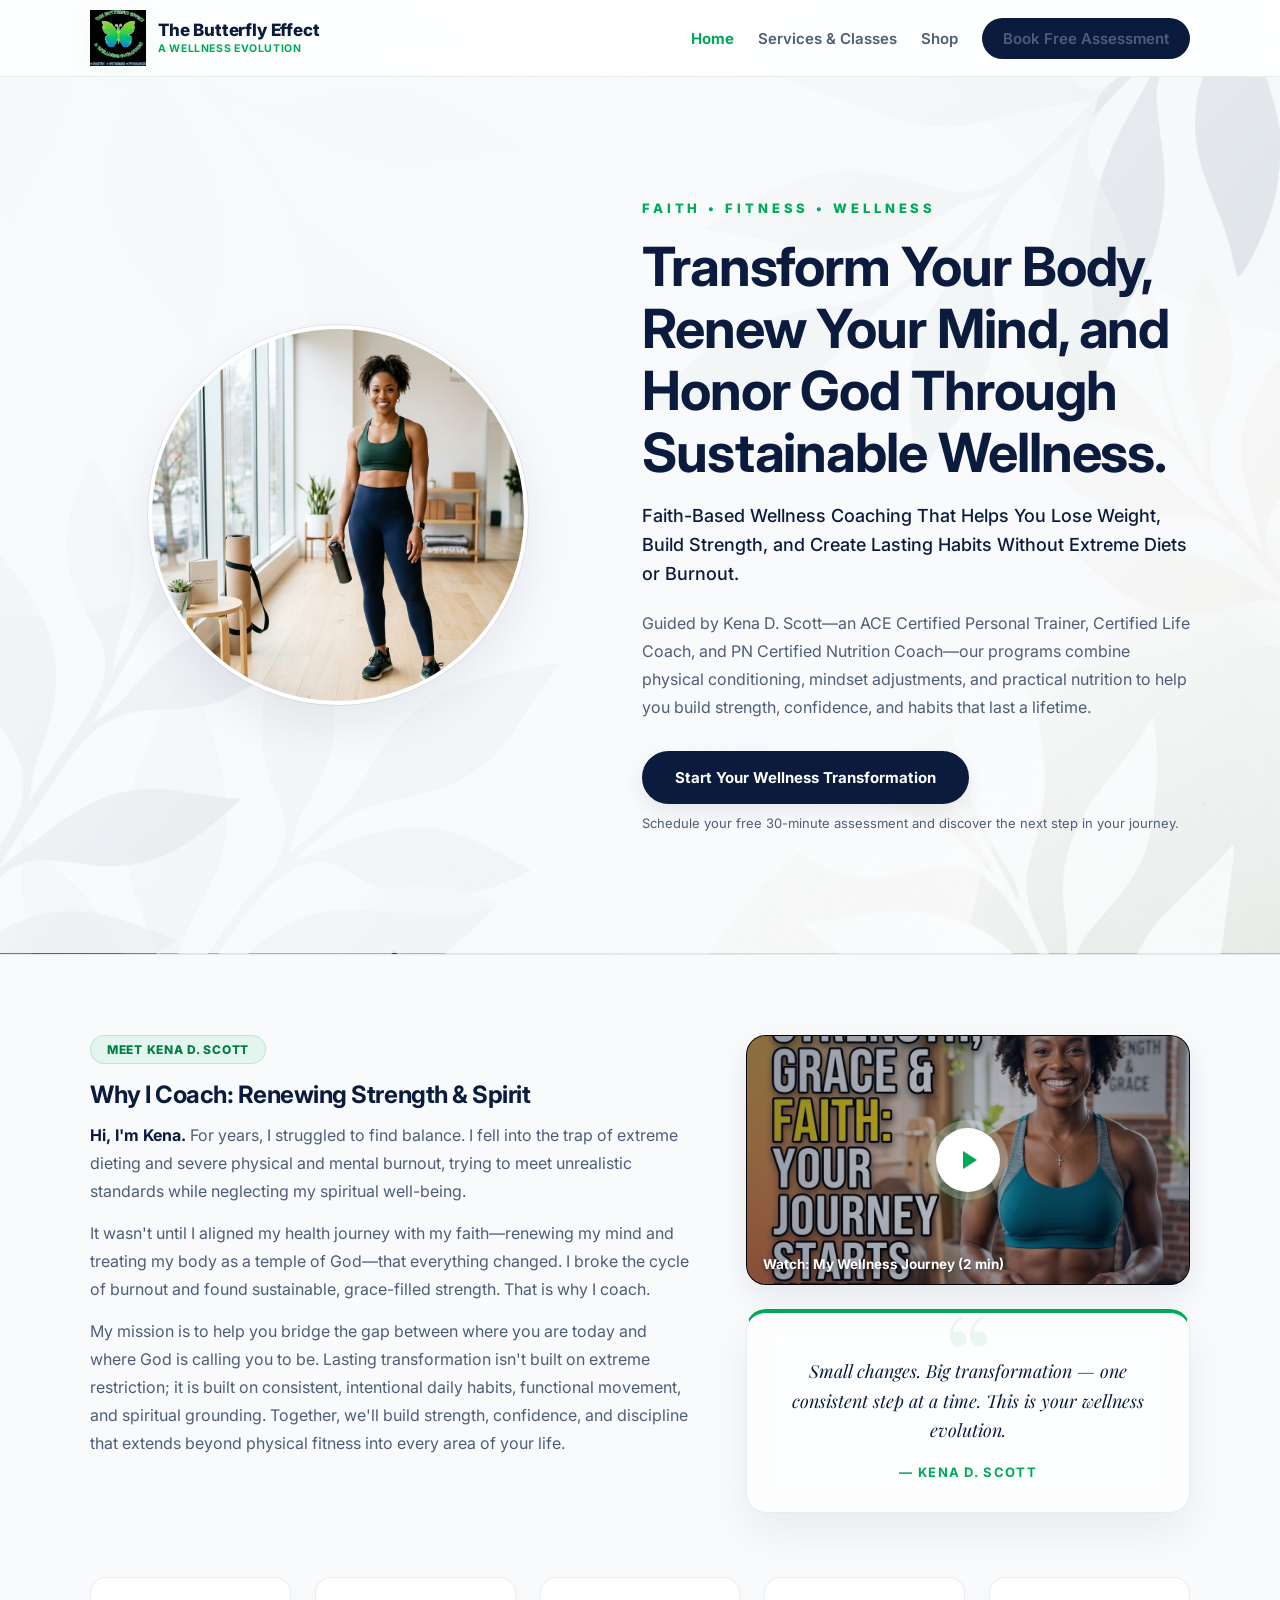
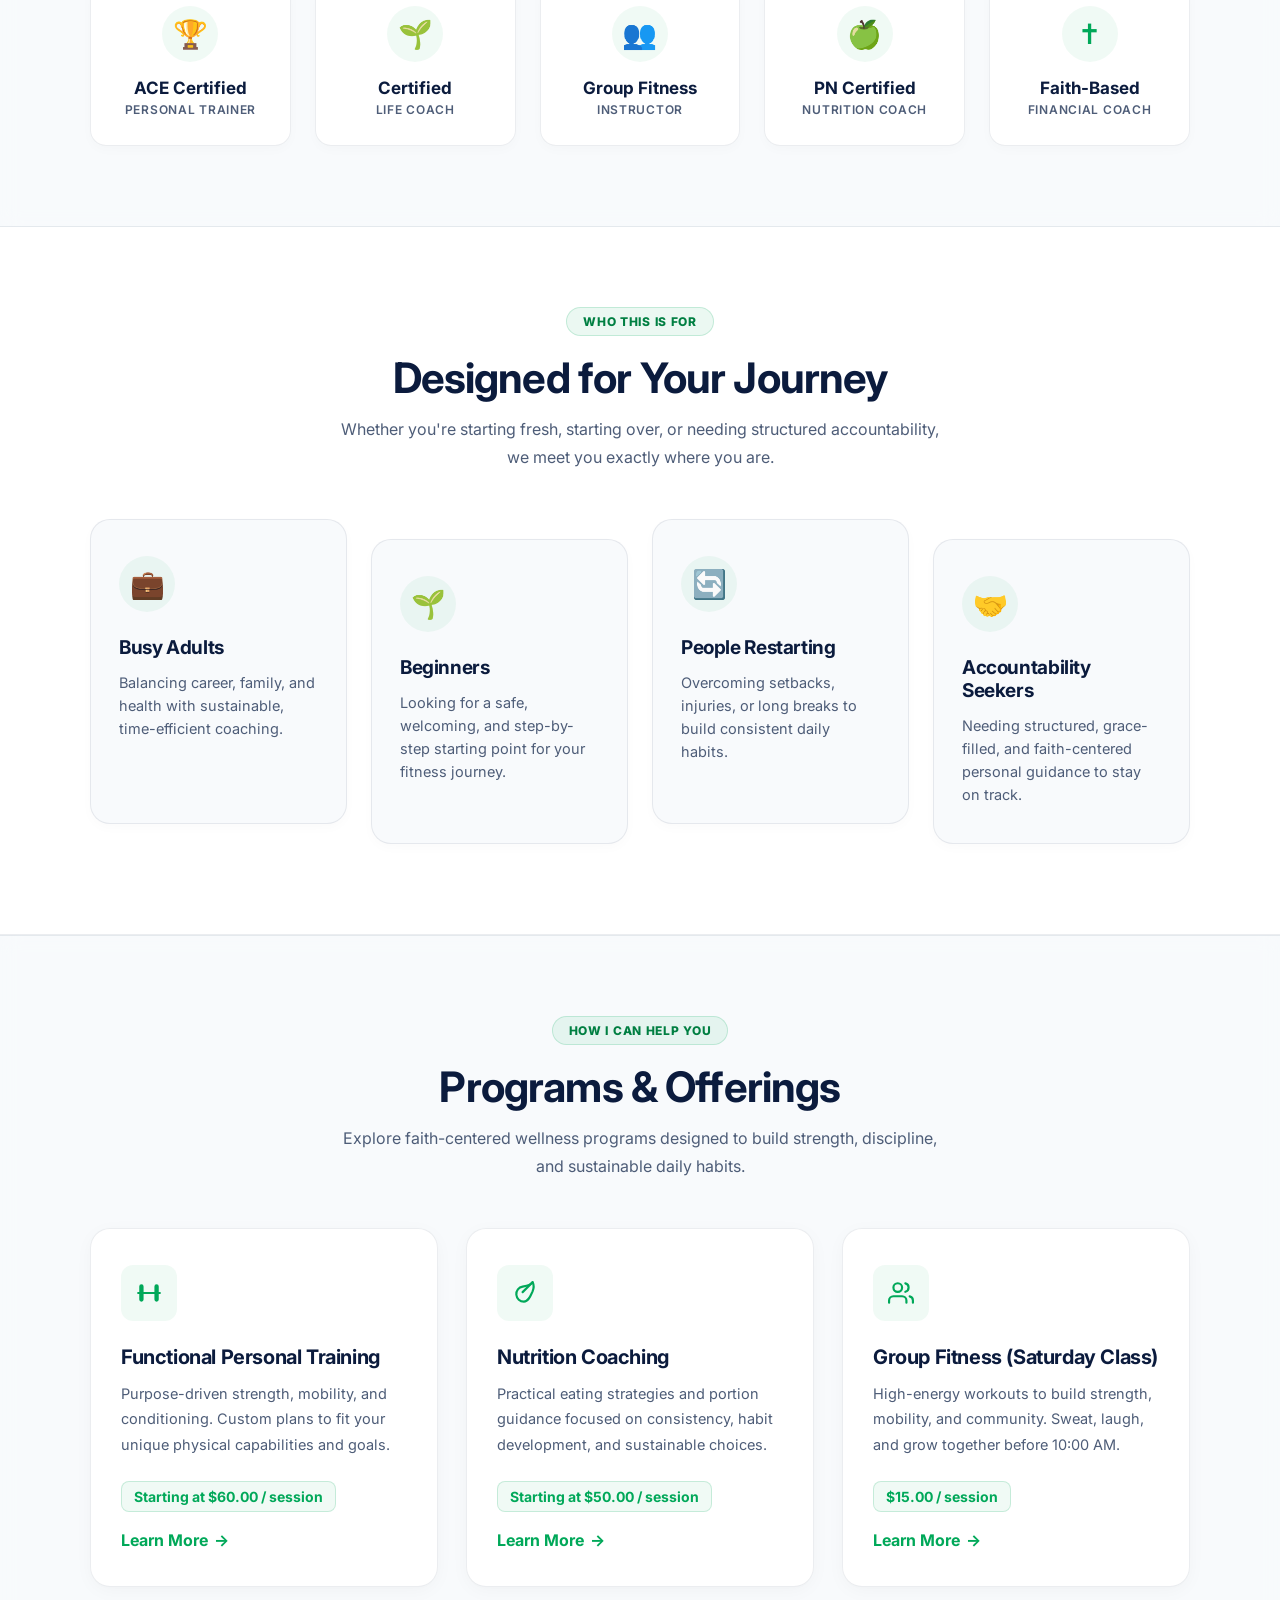
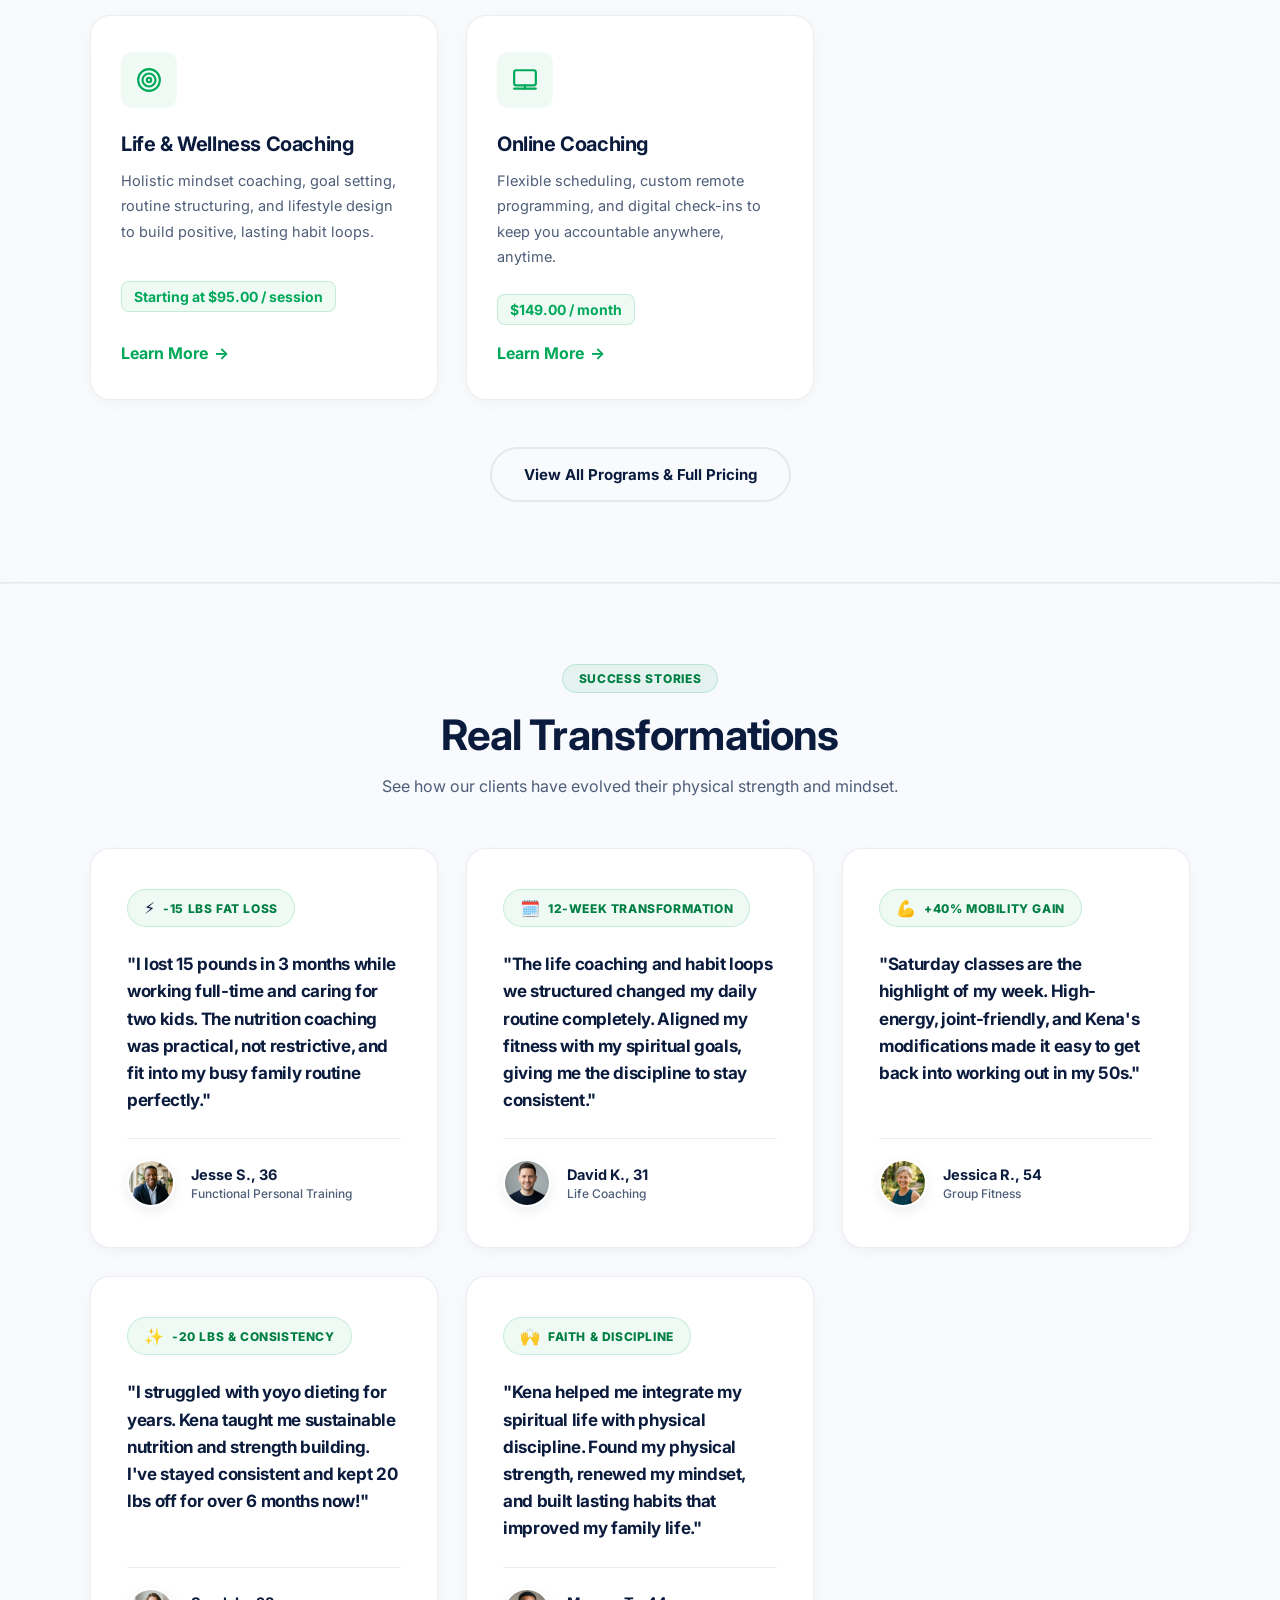
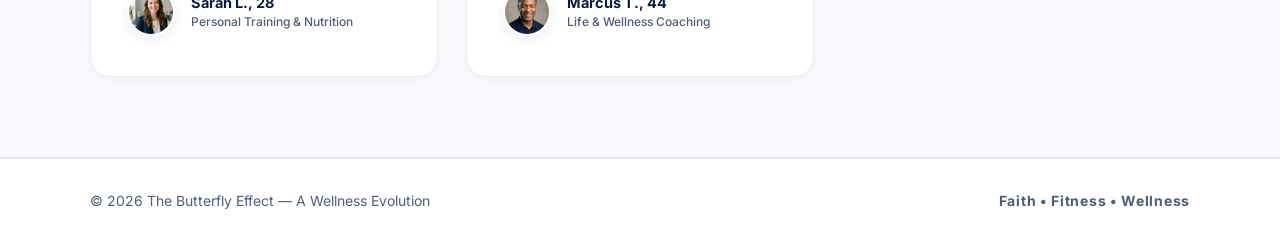
==== commit 903a4e13: "Implement homepage design and messaging enhancements to address client feedback" ====
--- a/index.html
+++ b/index.html
@@ -58,19 +58,18 @@
         </div>
 
         <div class="meet-kena__content">
-          <span class="hero-pillars">Faith • Fitness • Finance</span>
-          <h1>Transform your body, review your mindset, and rebuild your bits as you step into your God-given potential.</h1>
+          <span class="hero-pillars">Faith • Fitness • Wellness</span>
+          <h1>Transform Your Body, Renew Your Mind, and Honor God Through Sustainable Wellness.</h1>
           <p class="lead">
-            Faith-based wellness coaching for individuals seeking strength, discipline, confidence, and lasting lifestyle transformation.
+            Faith-Based Wellness Coaching That Helps You Lose Weight, Build Strength, and Create Lasting Habits Without Extreme Diets or Burnout.
           </p>
           <p>
-            Guided by Kena D. Scott—an ACE Certified Personal Trainer, Certified Life Coach, and 
-            Group Fitness Instructor—our programs combine physical conditioning, mindset adjustments, 
-            and practical nutrition to help you build strength, confidence, habits that last a lifetime.
+            Guided by Kena D. Scott—an ACE Certified Personal Trainer, Certified Life Coach, and PN Certified Nutrition Coach—our programs combine physical conditioning, mindset adjustments, and practical nutrition to help you build strength, confidence, and habits that last a lifetime.
           </p>
 
-          <div class="meet-kena__cta">
-            <a class="btn" href="book.html">Book Your Free Wellness Assessment</a>
+          <div class="meet-kena__cta-group">
+            <a class="btn" href="book.html">Start Your Wellness Transformation</a>
+            <p class="cta-subtext">Schedule your free 30-minute assessment and discover the next step in your journey.</p>
           </div>
         </div>
       </div>
@@ -79,20 +78,37 @@
     <!-- MEET KENA / BIO SECTION -->
     <section class="section section--alt section--bio">
       <div class="container">
-        <div class="meet-kena-grid">
+        <div class="meet-kena-grid meet-kena-grid--bio">
           <div class="meet-kena__content">
             <span class="pill">Meet Kena D. Scott</span>
-            <h2>A Holistic Approach to Strength &amp; Growth</h2>
+            <h2>Why I Coach: Renewing Strength &amp; Spirit</h2>
             <p>
-              Hi, I'm Kena. My mission is to help you bridge the gap between where you are today and where God is calling you to be in your health and wellness journey. I believe lasting transformation happens through consistency, wisdom, and grace—not through quick fixes, fad diets, or extreme restrictions.
+              <strong>Hi, I'm Kena.</strong> For years, I struggled to find balance. I fell into the trap of extreme dieting and severe physical and mental burnout, trying to meet unrealistic standards while neglecting my spiritual well-being. 
             </p>
             <p>
-              My coaching approach is rooted in biblical principles that encourage us to honor our bodies as temples, renew our minds, and steward our health with purpose. Through functional movement, sustainable nutrition habits, mindset coaching, and intentional daily choices, I help individuals create healthy lifestyles that support lasting change. Together, we'll build strength, confidence, discipline, and wellness that extends beyond physical fitness into every area of life. This is more than a fitness program—it's a journey toward becoming healthier in body, mind, and spirit.
+              It wasn't until I aligned my health journey with my faith—renewing my mind and treating my body as a temple of God—that everything changed. I broke the cycle of burnout and found sustainable, grace-filled strength. That is why I coach.
             </p>
-          </div>
-
-          <div class="meet-kena__photo-container">
-            <div class="meet-kena__quote-card">
+            <p>
+              My mission is to help you bridge the gap between where you are today and where God is calling you to be. Lasting transformation isn't built on extreme restriction; it is built on consistent, intentional daily habits, functional movement, and spiritual grounding. Together, we'll build strength, confidence, and discipline that extends beyond physical fitness into every area of your life.
+            </p>
+          </div>
+
+          <div class="meet-kena__media-container">
+            <!-- Welcome Video Thumbnail Card -->
+            <div class="welcome-video-card" id="openVideoBtn">
+              <img src="assets/images/video_thumbnail.png" alt="Watch Kena's Welcome Video" class="welcome-video-card__thumbnail" />
+              <div class="welcome-video-card__overlay">
+                <div class="play-button-glow"></div>
+                <button class="welcome-video-card__play" aria-label="Play welcome video">
+                  <svg viewBox="0 0 24 24" fill="currentColor" class="play-icon-svg">
+                    <polygon points="5 3 19 12 5 21 5 3"></polygon>
+                  </svg>
+                </button>
+              </div>
+              <span class="welcome-video-card__label">Watch: My Wellness Journey (2 min)</span>
+            </div>
+            
+            <div class="meet-kena__quote-card meet-kena__quote-card--small">
               <span class="quote-mark">“</span>
               <blockquote>
                 Small changes. Big transformation — one consistent step at a time. This is your wellness evolution.
@@ -180,6 +196,100 @@
       </div>
     </section>
 
+    <!-- HOMEPAGE SERVICES PREVIEW -->
+    <section class="section section--alt section--services-preview">
+      <div class="container">
+        <div class="section__head text-center">
+          <span class="pill">How I Can Help You</span>
+          <h2>Programs &amp; Offerings</h2>
+          <p>Explore faith-centered wellness programs designed to build strength, discipline, and sustainable daily habits.</p>
+        </div>
+
+        <div class="services-preview-grid">
+          <!-- CARD 1: Functional Personal Training -->
+          <div class="card service-preview-card">
+            <div class="service-icon">
+              <svg class="service-svg" viewBox="0 0 24 24" fill="none" stroke="currentColor" stroke-width="2" stroke-linecap="round" stroke-linejoin="round">
+                <line x1="18" y1="12" x2="22" y2="12"></line>
+                <line x1="2" y1="12" x2="6" y2="12"></line>
+                <line x1="6" y1="12" x2="18" y2="12"></line>
+                <rect x="18" y="5" width="2" height="14" rx="1"></rect>
+                <rect x="4" y="5" width="2" height="14" rx="1"></rect>
+              </svg>
+            </div>
+            <h3>Functional Personal Training</h3>
+            <p>Purpose-driven strength, mobility, and conditioning. Custom plans to fit your unique physical capabilities and goals.</p>
+            <div class="service-preview-price">Starting at $60.00 / session</div>
+            <a href="services.html" class="card-link-inline">Learn More <span class="cta-arrow">&rarr;</span></a>
+          </div>
+
+          <!-- CARD 2: Nutrition Coaching -->
+          <div class="card service-preview-card">
+            <div class="service-icon">
+              <svg class="service-svg" viewBox="0 0 24 24" fill="none" stroke="currentColor" stroke-width="2" stroke-linecap="round" stroke-linejoin="round">
+                <path d="M11 20A7 7 0 0 1 9.8 6.1C15.5 5 17 4.48 19 2c1 2 2 3.5 0 8.5C17 15 15 20 11 20z"></path>
+                <path d="M19 2L9.8 11.2"></path>
+              </svg>
+            </div>
+            <h3>Nutrition Coaching</h3>
+            <p>Practical eating strategies and portion guidance focused on consistency, habit development, and sustainable choices.</p>
+            <div class="service-preview-price">Starting at $50.00 / session</div>
+            <a href="services.html" class="card-link-inline">Learn More <span class="cta-arrow">&rarr;</span></a>
+          </div>
+
+          <!-- CARD 3: Saturday Total Body Blast -->
+          <div class="card service-preview-card">
+            <div class="service-icon">
+              <svg class="service-svg" viewBox="0 0 24 24" fill="none" stroke="currentColor" stroke-width="2" stroke-linecap="round" stroke-linejoin="round">
+                <path d="M17 21v-2a4 4 0 0 0-4-4H5a4 4 0 0 0-4 4v2"></path>
+                <circle cx="9" cy="7" r="4"></circle>
+                <path d="M23 21v-2a4 4 0 0 0-3-3.87"></path>
+                <path d="M16 3.13a4 4 0 0 1 0 7.75"></path>
+              </svg>
+            </div>
+            <h3>Group Fitness (Saturday Class)</h3>
+            <p>High-energy workouts to build strength, mobility, and community. Sweat, laugh, and grow together before 10:00 AM.</p>
+            <div class="service-preview-price">$15.00 / session</div>
+            <a href="services.html#saturday-class" class="card-link-inline">Learn More <span class="cta-arrow">&rarr;</span></a>
+          </div>
+
+          <!-- CARD 4: Life & Wellness Coaching -->
+          <div class="card service-preview-card">
+            <div class="service-icon">
+              <svg class="service-svg" viewBox="0 0 24 24" fill="none" stroke="currentColor" stroke-width="2" stroke-linecap="round" stroke-linejoin="round">
+                <circle cx="12" cy="12" r="10"></circle>
+                <circle cx="12" cy="12" r="6"></circle>
+                <circle cx="12" cy="12" r="2"></circle>
+              </svg>
+            </div>
+            <h3>Life &amp; Wellness Coaching</h3>
+            <p>Holistic mindset coaching, goal setting, routine structuring, and lifestyle design to build positive, lasting habit loops.</p>
+            <div class="service-preview-price">Starting at $95.00 / session</div>
+            <a href="services.html" class="card-link-inline">Learn More <span class="cta-arrow">&rarr;</span></a>
+          </div>
+
+          <!-- CARD 5: Online Coaching -->
+          <div class="card service-preview-card">
+            <div class="service-icon">
+              <svg class="service-svg" viewBox="0 0 24 24" fill="none" stroke="currentColor" stroke-width="2" stroke-linecap="round" stroke-linejoin="round">
+                <rect x="2" y="3" width="20" height="14" rx="2" ry="2"></rect>
+                <line x1="2" y1="20" x2="22" y2="20"></line>
+                <line x1="12" y1="17" x2="12" y2="20"></line>
+              </svg>
+            </div>
+            <h3>Online Coaching</h3>
+            <p>Flexible scheduling, custom remote programming, and digital check-ins to keep you accountable anywhere, anytime.</p>
+            <div class="service-preview-price">$149.00 / month</div>
+            <a href="services.html" class="card-link-inline">Learn More <span class="cta-arrow">&rarr;</span></a>
+          </div>
+        </div>
+
+        <div class="services-preview-footer text-center">
+          <a href="services.html" class="btn btn--ghost">View All Programs &amp; Full Pricing</a>
+        </div>
+      </div>
+    </section>
+
     <!-- TRANSFORMATIONS SECTION -->
     <section class="section section--transformations">
       <div class="container">
@@ -190,79 +300,105 @@
         </div>
         
         <div class="transformations-grid">
+          <!-- CARD 1: Jesse S. -->
           <div class="card transformation-card">
-            <div class="transformation-badge">
-              <span class="badge-icon">⚡</span>
-              <span class="badge-text">-15 lbs Fat Loss</span>
+            <div class="transformation-card__top">
+              <div class="transformation-badge">
+                <span class="badge-icon">⚡</span>
+                <span class="badge-text">-15 lbs Fat Loss</span>
+              </div>
             </div>
             <h4 class="transformation-anchor-quote">
-              "Kena helped me build strength I didn't know I had. The nutrition coaching was practical, not restrictive."
+              "I lost 15 pounds in 3 months while working full-time and caring for two kids. The nutrition coaching was practical, not restrictive, and fit into my busy family routine perfectly."
             </h4>
             <div class="transformation-footer">
-              <span class="client-name">Jesse S.</span>
-              <span class="client-track">Functional Personal Training</span>
+              <img src="assets/images/client_jesse.png" alt="Jesse S. Portrait" class="client-avatar" />
+              <div class="client-info">
+                <span class="client-name">Jesse S., 36</span>
+                <span class="client-track">Functional Personal Training</span>
+              </div>
             </div>
           </div>
           
+          <!-- CARD 2: David K. -->
           <div class="card transformation-card">
-            <div class="transformation-badge">
-              <span class="badge-icon">🗓️</span>
-              <span class="badge-text">12-Week Transformation</span>
+            <div class="transformation-card__top">
+              <div class="transformation-badge">
+                <span class="badge-icon">🗓️</span>
+                <span class="badge-text">12-Week Transformation</span>
+              </div>
             </div>
             <h4 class="transformation-anchor-quote">
-              "The life coaching and habit loops we structured changed my daily routine completely. Highly recommend!"
+              "The life coaching and habit loops we structured changed my daily routine completely. Aligned my fitness with my spiritual goals, giving me the discipline to stay consistent."
             </h4>
             <div class="transformation-footer">
-              <span class="client-name">David K.</span>
-              <span class="client-track">Life Coaching</span>
-            </div>
-          </div>
-
+              <img src="assets/images/client_david.png" alt="David K. Portrait" class="client-avatar" />
+              <div class="client-info">
+                <span class="client-name">David K., 31</span>
+                <span class="client-track">Life Coaching</span>
+              </div>
+            </div>
+          </div>
+
+          <!-- CARD 3: Jessica R. -->
           <div class="card transformation-card">
-            <div class="transformation-badge">
-              <span class="badge-icon">💪</span>
-              <span class="badge-text">+40% Mobility Gain</span>
+            <div class="transformation-card__top">
+              <div class="transformation-badge">
+                <span class="badge-icon">💪</span>
+                <span class="badge-text">+40% Mobility Gain</span>
+              </div>
             </div>
             <h4 class="transformation-anchor-quote">
-              "Saturday classes are the highlight of my week. Fun, high-energy, and tailored to my joint health."
+              "Saturday classes are the highlight of my week. High-energy, joint-friendly, and Kena's modifications made it easy to get back into working out in my 50s."
             </h4>
             <div class="transformation-footer">
-              <span class="client-name">Jessica R.</span>
-              <span class="client-track">Group Fitness</span>
-            </div>
-          </div>
-
-          <!-- CLIENT PLACEHOLDER CARD 1: Edit the badge, text, name, and program here -->
-          <div class="card transformation-card placeholder-card">
-            <div class="transformation-badge">
-              <span class="badge-icon">✨</span>
-              <span class="badge-text">Consistency Focus</span>
+              <img src="assets/images/client_jessica.png" alt="Jessica R. Portrait" class="client-avatar" />
+              <div class="client-info">
+                <span class="client-name">Jessica R., 54</span>
+                <span class="client-track">Group Fitness</span>
+              </div>
+            </div>
+          </div>
+
+          <!-- CARD 4: Sarah L. -->
+          <div class="card transformation-card">
+            <div class="transformation-card__top">
+              <div class="transformation-badge">
+                <span class="badge-icon">✨</span>
+                <span class="badge-text">-20 lbs &amp; Consistency</span>
+              </div>
             </div>
             <h4 class="transformation-anchor-quote">
-              "I lost 15 lbs, gained confidence, and finally stayed consistent."
+              "I struggled with yoyo dieting for years. Kena taught me sustainable nutrition and strength building. I've stayed consistent and kept 20 lbs off for over 6 months now!"
             </h4>
             <div class="transformation-footer">
-              <span class="client-name">Sarah L.</span>
-              <span class="client-track">Personal Training & Nutrition</span>
-            </div>
-          </div>
-          <!-- END CLIENT PLACEHOLDER CARD 1 -->
-
-          <!-- CLIENT PLACEHOLDER CARD 2: Edit the badge, text, name, and program here -->
-          <div class="card transformation-card placeholder-card">
-            <div class="transformation-badge">
-              <span class="badge-icon">🙌</span>
-              <span class="badge-text">Faith & Habit Loop</span>
+              <img src="assets/images/client_sarah.png" alt="Sarah L. Portrait" class="client-avatar" />
+              <div class="client-info">
+                <span class="client-name">Sarah L., 28</span>
+                <span class="client-track">Personal Training &amp; Nutrition</span>
+              </div>
+            </div>
+          </div>
+
+          <!-- CARD 5: Marcus T. -->
+          <div class="card transformation-card">
+            <div class="transformation-card__top">
+              <div class="transformation-badge">
+                <span class="badge-icon">🙌</span>
+                <span class="badge-text">Faith &amp; Discipline</span>
+              </div>
             </div>
             <h4 class="transformation-anchor-quote">
-              "Found my physical strength, renewed my mindset, and built lasting discipline."
+              "Kena helped me integrate my spiritual life with physical discipline. Found my physical strength, renewed my mindset, and built lasting habits that improved my family life."
             </h4>
             <div class="transformation-footer">
-              <span class="client-name">Marcus T.</span>
-              <span class="client-track">Life & Wellness Coaching</span>
-            </div>
-          </div>
-          <!-- END CLIENT PLACEHOLDER CARD 2 -->
+              <img src="assets/images/client_marcus.png" alt="Marcus T. Portrait" class="client-avatar" />
+              <div class="client-info">
+                <span class="client-name">Marcus T., 44</span>
+                <span class="client-track">Life &amp; Wellness Coaching</span>
+              </div>
+            </div>
+          </div>
         </div>
       </div>
     </section>
@@ -271,13 +407,43 @@
     <footer class="footer">
       <div class="container footer__inner">
         <p>© <span id="year"></span> The Butterfly Effect — A Wellness Evolution</p>
-        <p class="footer-pillars">Faith • Fitness • Finance</p>
+        <p class="footer-pillars">Faith • Fitness • Wellness</p>
       </div>
     </footer>
 
   </main>
 
+  <!-- VIDEO MODAL OVERLAY -->
+  <div class="video-modal" id="videoModal" aria-hidden="true" role="dialog">
+    <div class="video-modal__overlay" id="videoModalOverlay"></div>
+    <div class="video-modal__container">
+      <button class="video-modal__close" id="closeVideoBtn" aria-label="Close video player">&times;</button>
+      <div class="video-modal__player">
+        <!-- Interactive demo custom HTML5 video component -->
+        <video class="video-player-element" id="welcomeVideo" controls poster="assets/images/video_thumbnail.png">
+          <!-- Short sample video from a public CDN to make it fully functional -->
+          <source src="https://assets.mixkit.co/videos/preview/mixkit-woman-doing-yoga-outdoors-in-the-sun-43224-large.mp4" type="video/mp4">
+          Your browser does not support the video tag.
+        </video>
+        <div class="mock-video-overlay" id="mockVideoOverlay">
+          <div class="mock-video-logo">
+            <img src="assets/images/logo.png" alt="Logo" width="56" height="56" />
+          </div>
+          <p class="mock-video-title">Welcome to The Butterfly Effect Wellness</p>
+          <p class="mock-video-desc">Watch a short message of faith, fitness, and renewal from Coach Kena D. Scott.</p>
+          <button class="btn btn-mock-play" id="startMockVideoBtn">
+            <svg viewBox="0 0 24 24" fill="currentColor" style="width: 18px; height: 18px; margin-right: 6px;">
+              <polygon points="5 3 19 12 5 21 5 3"></polygon>
+            </svg>
+            Play Message
+          </button>
+        </div>
+      </div>
+    </div>
+  </div>
+
   <script src="script.js"></script>
+  <script src="calculator.js"></script>
 
 </body>
 </html>
--- a/styles.css
+++ b/styles.css
@@ -269,6 +269,25 @@
   margin-top: 30px;
   flex-wrap: wrap;
 }
+.meet-kena__cta-group {
+  margin-top: 30px;
+  display: flex;
+  flex-direction: column;
+  align-items: flex-start;
+  gap: 10px;
+}
+.cta-subtext {
+  font-size: 13px;
+  color: var(--muted);
+  margin: 0;
+  line-height: 1.5;
+}
+@media (max-width: 900px) {
+  .meet-kena__cta-group {
+    align-items: center;
+    text-align: center;
+  }
+}
 
 /* Credentials Badge Matrix (Responsive 4-column Grid) */
 .credentials-matrix {
@@ -424,6 +443,67 @@
   transition: transform 0.3s cubic-bezier(0.25, 1, 0.5, 1);
 }
 .service-card:hover .card-link-inline .cta-arrow {
+  transform: translateX(4px);
+}
+
+/* Homepage Services Preview */
+.services-preview-grid {
+  display: grid;
+  grid-template-columns: repeat(auto-fit, minmax(290px, 1fr));
+  gap: 28px;
+  margin-top: 24px;
+  margin-bottom: 48px;
+}
+.service-preview-card {
+  padding: 36px 30px;
+  display: flex;
+  flex-direction: column;
+  align-items: flex-start;
+  background: var(--card);
+  border: 1px solid var(--line);
+  border-radius: var(--radius);
+  box-shadow: 0 4px 20px -2px rgba(0, 0, 0, 0.04), 0 2px 6px -1px rgba(0, 0, 0, 0.02);
+  transition: transform 0.3s cubic-bezier(0.25, 1, 0.5, 1), box-shadow 0.3s cubic-bezier(0.25, 1, 0.5, 1), border-color 0.3s ease;
+  will-change: transform, box-shadow;
+  position: relative;
+}
+.service-preview-card:hover {
+  transform: translateY(-6px);
+  box-shadow: 0 20px 25px -5px rgba(0, 0, 0, 0.08), 0 10px 10px -5px rgba(0, 0, 0, 0.03);
+  border-color: rgba(0, 168, 89, 0.25);
+}
+.service-preview-card:hover .service-icon {
+  background: var(--brand2);
+  color: #ffffff;
+}
+.service-preview-card h3 {
+  font-size: 20px;
+  color: var(--brand);
+  margin-bottom: 12px;
+  font-weight: 700;
+}
+.service-preview-card p {
+  margin-bottom: 24px;
+  font-size: 14.5px;
+  line-height: 1.75;
+  color: var(--muted);
+}
+.service-preview-price {
+  font-size: 14px;
+  font-weight: 700;
+  color: var(--brand2);
+  margin-top: auto; /* Push down above link */
+  margin-bottom: 18px;
+  background: rgba(0, 168, 89, 0.06);
+  border: 1px solid rgba(0, 168, 89, 0.18);
+  padding: 6px 12px;
+  border-radius: 8px;
+  display: inline-block;
+}
+.services-preview-footer {
+  margin-top: 16px;
+}
+.service-preview-card:hover .card-link-inline .cta-arrow {
   transform: translateX(4px);
 }
 
@@ -881,6 +961,257 @@
   display: block;
 }
 
+/* Biography Grid Restyling & Welcome Video */
+.meet-kena-grid--bio {
+  grid-template-columns: 1.15fr 0.85fr;
+  align-items: start;
+}
+.meet-kena__media-container {
+  display: flex;
+  flex-direction: column;
+  gap: 24px;
+  align-items: center;
+  width: 100%;
+}
+
+/* Welcome Video Card */
+.welcome-video-card {
+  position: relative;
+  width: 100%;
+  max-width: 450px;
+  border-radius: var(--radius);
+  overflow: hidden;
+  box-shadow: 0 12px 30px rgba(11, 27, 61, 0.08);
+  border: 1px solid var(--line);
+  cursor: pointer;
+  background: #000;
+  aspect-ratio: 16 / 9;
+  transition: transform 0.4s cubic-bezier(0.16, 1, 0.3, 1), box-shadow 0.4s cubic-bezier(0.16, 1, 0.3, 1);
+}
+.welcome-video-card:hover {
+  transform: translateY(-4px);
+  box-shadow: 0 20px 40px rgba(11, 27, 61, 0.15);
+}
+.welcome-video-card__thumbnail {
+  width: 100%;
+  height: 100%;
+  object-fit: cover;
+  opacity: 0.85;
+  transition: transform 0.5s ease, opacity 0.3s ease;
+}
+.welcome-video-card:hover .welcome-video-card__thumbnail {
+  transform: scale(1.03);
+  opacity: 0.75;
+}
+.welcome-video-card__overlay {
+  position: absolute;
+  top: 0;
+  left: 0;
+  right: 0;
+  bottom: 0;
+  display: flex;
+  align-items: center;
+  justify-content: center;
+  background: radial-gradient(circle, rgba(11, 27, 61, 0.15) 0%, rgba(11, 27, 61, 0.35) 100%);
+}
+.welcome-video-card__play {
+  width: 64px;
+  height: 64px;
+  border-radius: 50%;
+  background: #ffffff;
+  border: none;
+  display: flex;
+  align-items: center;
+  justify-content: center;
+  color: var(--brand2);
+  box-shadow: 0 8px 24px rgba(0, 168, 89, 0.2);
+  cursor: pointer;
+  z-index: 2;
+  transition: all 0.3s cubic-bezier(0.16, 1, 0.3, 1);
+}
+.play-icon-svg {
+  width: 24px;
+  height: 24px;
+  margin-left: 4px; /* offset slightly to center triangle */
+}
+.play-button-glow {
+  position: absolute;
+  width: 80px;
+  height: 80px;
+  border-radius: 50%;
+  background: rgba(255, 255, 255, 0.25);
+  z-index: 1;
+  animation: playGlow 2s infinite ease-out;
+  pointer-events: none;
+}
+@keyframes playGlow {
+  0% { transform: scale(0.8); opacity: 0.8; }
+  100% { transform: scale(1.4); opacity: 0; }
+}
+.welcome-video-card:hover .welcome-video-card__play {
+  transform: scale(1.1);
+  background: var(--brand2);
+  color: #ffffff;
+  box-shadow: 0 12px 32px rgba(0, 168, 89, 0.4);
+}
+.welcome-video-card__label {
+  position: absolute;
+  bottom: 12px;
+  left: 16px;
+  color: #ffffff;
+  font-size: 13.5px;
+  font-weight: 700;
+  text-shadow: 0 2px 4px rgba(0,0,0,0.5);
+  z-index: 2;
+}
+
+/* Quote card adjustments */
+.meet-kena__quote-card--small {
+  padding: 32px 36px;
+  border-radius: var(--radius);
+  max-width: 450px;
+}
+.meet-kena__quote-card--small blockquote {
+  font-size: 18px;
+  margin: 12px 0 18px 0;
+}
+
+/* Video Modal Styling */
+.video-modal {
+  position: fixed;
+  top: 0;
+  left: 0;
+  width: 100vw;
+  height: 100vh;
+  z-index: 2000;
+  display: flex;
+  align-items: center;
+  justify-content: center;
+  opacity: 0;
+  visibility: hidden;
+  transition: opacity 0.3s ease, visibility 0.3s ease;
+}
+.video-modal.is-open {
+  opacity: 1;
+  visibility: visible;
+}
+.video-modal__overlay {
+  position: absolute;
+  top: 0;
+  left: 0;
+  width: 100%;
+  height: 100%;
+  background: rgba(11, 27, 61, 0.85);
+  backdrop-filter: blur(8px);
+}
+.video-modal__container {
+  position: relative;
+  width: 90%;
+  max-width: 800px;
+  aspect-ratio: 16 / 9;
+  background: #000000;
+  border-radius: var(--radius);
+  overflow: hidden;
+  box-shadow: 0 24px 60px rgba(0, 0, 0, 0.5);
+  z-index: 2001;
+  transform: scale(0.92);
+  transition: transform 0.3s cubic-bezier(0.16, 1, 0.3, 1);
+}
+.video-modal.is-open .video-modal__container {
+  transform: scale(1);
+}
+.video-modal__close {
+  position: absolute;
+  top: 16px;
+  right: 16px;
+  width: 40px;
+  height: 40px;
+  border-radius: 50%;
+  background: rgba(255, 255, 255, 0.25);
+  border: none;
+  color: #ffffff;
+  font-size: 24px;
+  display: flex;
+  align-items: center;
+  justify-content: center;
+  cursor: pointer;
+  z-index: 2005;
+  transition: background 0.2s ease, transform 0.2s ease;
+}
+.video-modal__close:hover {
+  background: rgba(255, 255, 255, 0.4);
+  transform: scale(1.05);
+}
+.video-modal__player {
+  width: 100%;
+  height: 100%;
+  position: relative;
+}
+.video-player-element {
+  width: 100%;
+  height: 100%;
+  object-fit: cover;
+}
+.mock-video-overlay {
+  position: absolute;
+  top: 0;
+  left: 0;
+  width: 100%;
+  height: 100%;
+  background: radial-gradient(circle, rgba(11, 27, 61, 0.82) 0%, rgba(11, 27, 61, 0.96) 100%);
+  display: flex;
+  flex-direction: column;
+  align-items: center;
+  justify-content: center;
+  padding: 40px;
+  text-align: center;
+  color: #ffffff;
+  z-index: 2002;
+  transition: opacity 0.5s ease, visibility 0.5s ease;
+}
+.mock-video-overlay.is-playing {
+  opacity: 0;
+  visibility: hidden;
+  pointer-events: none;
+}
+.mock-video-logo {
+  width: 72px;
+  height: 72px;
+  border-radius: 50%;
+  background: #ffffff;
+  display: flex;
+  align-items: center;
+  justify-content: center;
+  margin-bottom: 20px;
+  box-shadow: 0 8px 20px rgba(0, 168, 89, 0.15);
+}
+.mock-video-logo img {
+  object-fit: contain;
+}
+.mock-video-title {
+  font-size: clamp(20px, 3.5vw, 26px);
+  color: #ffffff;
+  font-weight: 800;
+  margin: 0 0 10px 0;
+}
+.mock-video-desc {
+  font-size: 14.5px;
+  color: rgba(255, 255, 255, 0.7);
+  max-width: 50ch;
+  margin: 0 0 24px 0;
+  line-height: 1.6;
+}
+.btn-mock-play {
+  background: var(--brand2);
+  color: white;
+  border: none;
+  box-shadow: 0 10px 25px rgba(0, 168, 89, 0.3);
+}
+.btn-mock-play:hover {
+  background: #008746;
+  box-shadow: 0 12px 30px rgba(0, 168, 89, 0.5);
+}
+
 /* Nav Active Link Highlight */
 .nav a.active {
   color: var(--brand2);
@@ -953,24 +1284,35 @@
   margin-top: auto;
   display: flex;
   align-items: center;
-  gap: 8px;
-  font-size: 12.5px;
+  gap: 16px;
+  font-size: 13px;
   color: var(--muted);
   border-top: 1px solid var(--line);
-  padding-top: 16px;
+  padding-top: 20px;
+}
+.client-avatar {
+  width: 48px;
+  height: 48px;
+  border-radius: 50%;
+  object-fit: cover;
+  border: 2px solid #ffffff;
+  box-shadow: 0 4px 12px rgba(11, 27, 61, 0.08);
+  flex-shrink: 0;
+}
+.client-info {
+  display: flex;
+  flex-direction: column;
+  gap: 3px;
 }
 .client-name {
   font-weight: 700;
   color: var(--brand);
-}
-.client-name::after {
-  content: "•";
-  margin-left: 8px;
-  color: var(--line);
-  font-weight: 400;
+  font-size: 14.5px;
 }
 .client-track {
   font-weight: 500;
+  font-size: 12px;
+  color: var(--muted);
 }
 
 /* Interactive Calculator styling */
@@ -1222,6 +1564,7 @@
   overflow: visible;
 }
 .gauge-needle {
+  transform-box: view-box;
   transform-origin: 100px 100px;
   transition: transform 1.5s cubic-bezier(0.16, 1, 0.3, 1);
 }
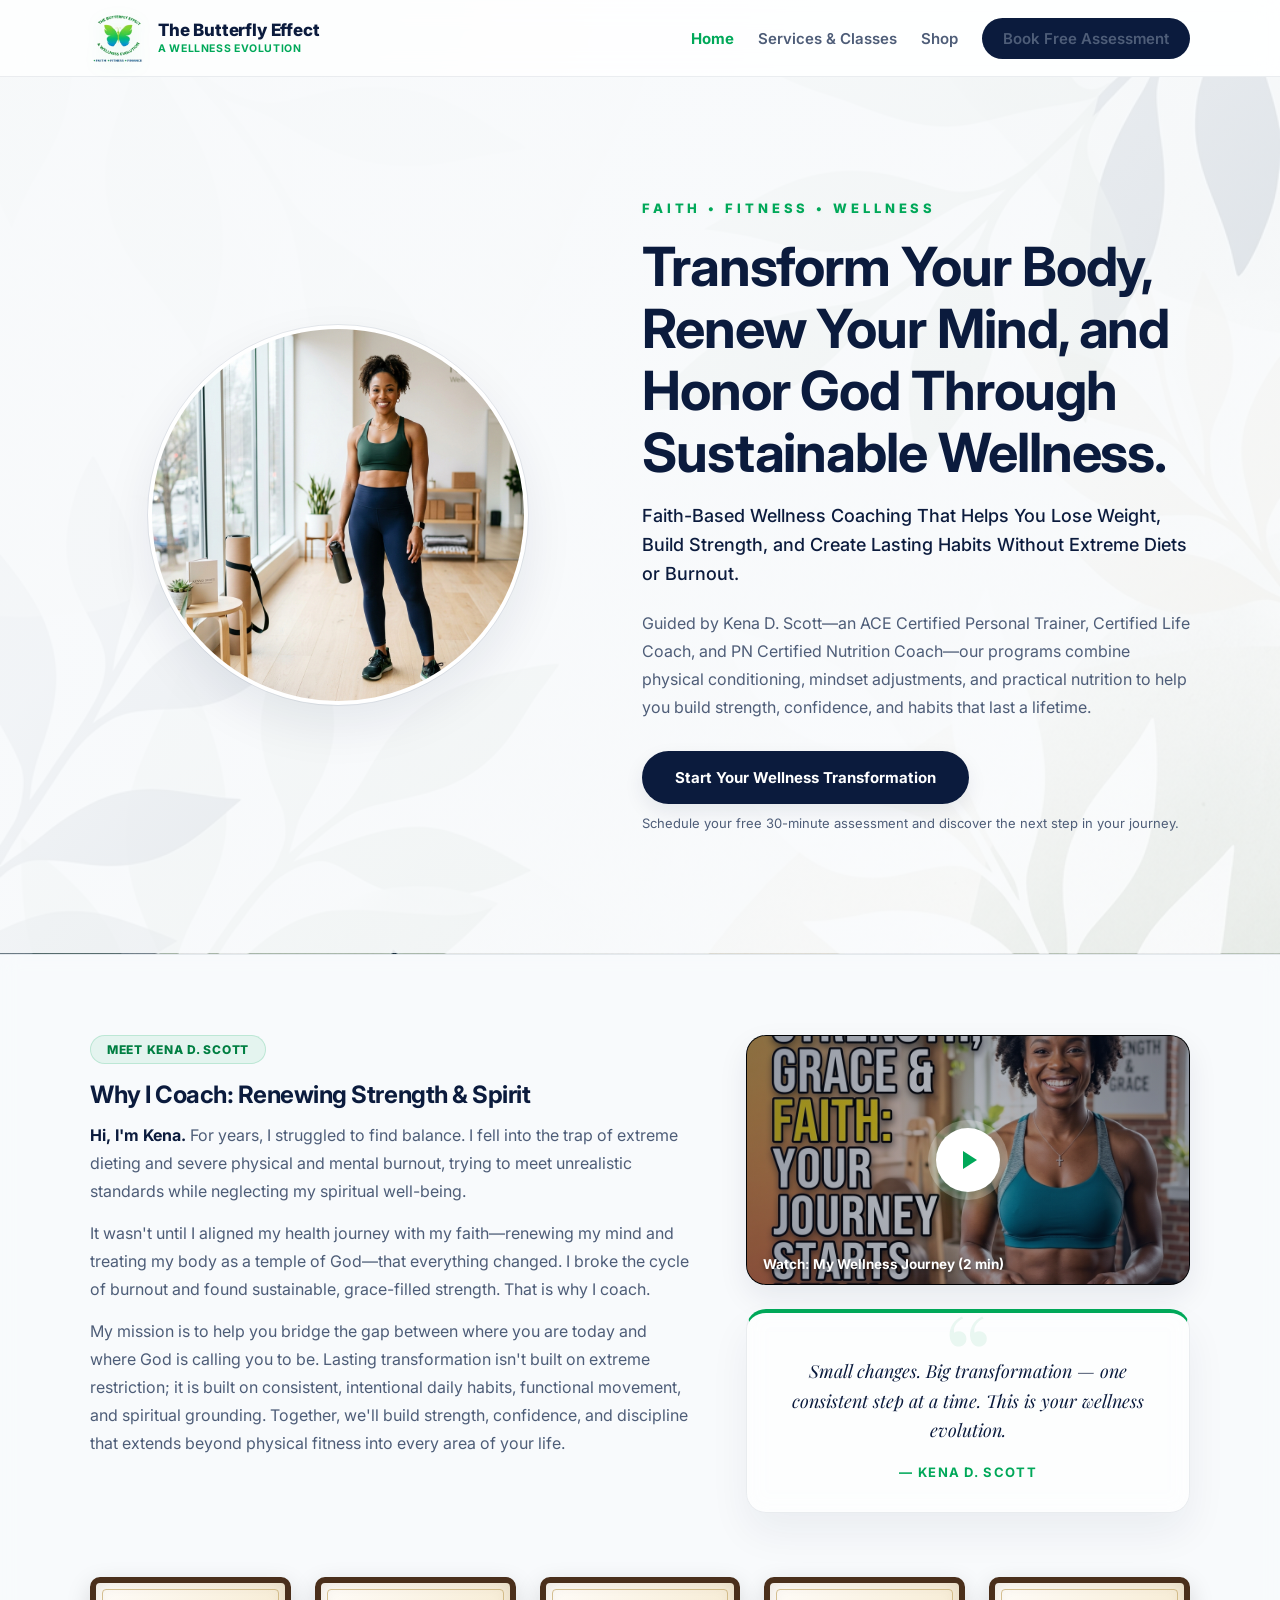
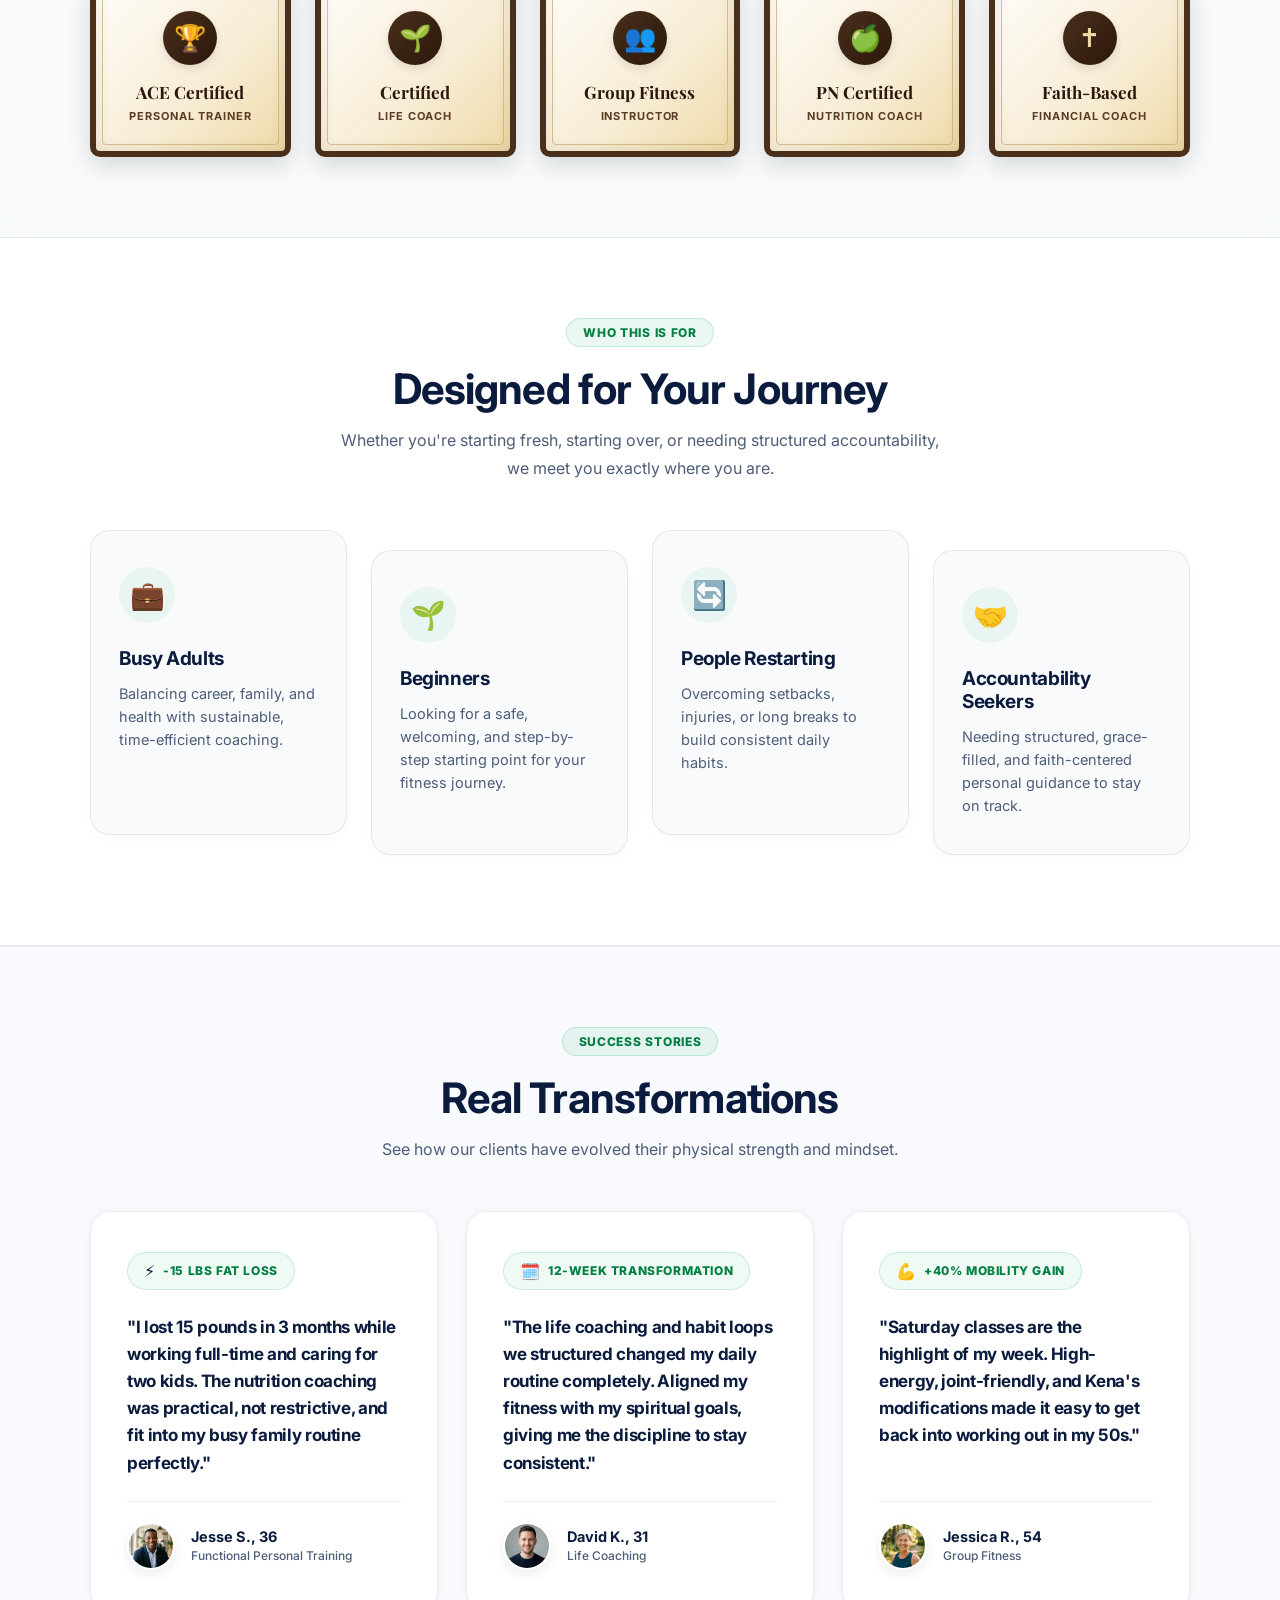
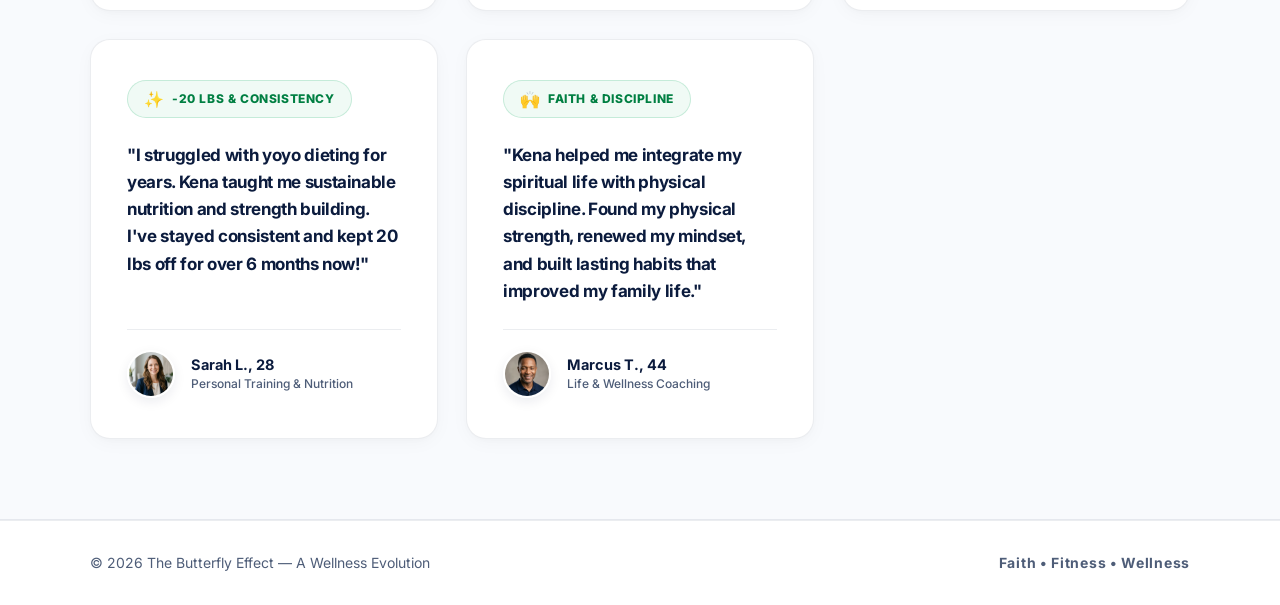
==== commit 0acee561: "Remove programs/services preview section from landing page" ====
--- a/index.html
+++ b/index.html
@@ -196,99 +196,7 @@
       </div>
     </section>
 
-    <!-- HOMEPAGE SERVICES PREVIEW -->
-    <section class="section section--alt section--services-preview">
-      <div class="container">
-        <div class="section__head text-center">
-          <span class="pill">How I Can Help You</span>
-          <h2>Programs &amp; Offerings</h2>
-          <p>Explore faith-centered wellness programs designed to build strength, discipline, and sustainable daily habits.</p>
-        </div>
-
-        <div class="services-preview-grid">
-          <!-- CARD 1: Functional Personal Training -->
-          <div class="card service-preview-card">
-            <div class="service-icon">
-              <svg class="service-svg" viewBox="0 0 24 24" fill="none" stroke="currentColor" stroke-width="2" stroke-linecap="round" stroke-linejoin="round">
-                <line x1="18" y1="12" x2="22" y2="12"></line>
-                <line x1="2" y1="12" x2="6" y2="12"></line>
-                <line x1="6" y1="12" x2="18" y2="12"></line>
-                <rect x="18" y="5" width="2" height="14" rx="1"></rect>
-                <rect x="4" y="5" width="2" height="14" rx="1"></rect>
-              </svg>
-            </div>
-            <h3>Functional Personal Training</h3>
-            <p>Purpose-driven strength, mobility, and conditioning. Custom plans to fit your unique physical capabilities and goals.</p>
-            <div class="service-preview-price">Starting at $60.00 / session</div>
-            <a href="services.html" class="card-link-inline">Learn More <span class="cta-arrow">&rarr;</span></a>
-          </div>
-
-          <!-- CARD 2: Nutrition Coaching -->
-          <div class="card service-preview-card">
-            <div class="service-icon">
-              <svg class="service-svg" viewBox="0 0 24 24" fill="none" stroke="currentColor" stroke-width="2" stroke-linecap="round" stroke-linejoin="round">
-                <path d="M11 20A7 7 0 0 1 9.8 6.1C15.5 5 17 4.48 19 2c1 2 2 3.5 0 8.5C17 15 15 20 11 20z"></path>
-                <path d="M19 2L9.8 11.2"></path>
-              </svg>
-            </div>
-            <h3>Nutrition Coaching</h3>
-            <p>Practical eating strategies and portion guidance focused on consistency, habit development, and sustainable choices.</p>
-            <div class="service-preview-price">Starting at $50.00 / session</div>
-            <a href="services.html" class="card-link-inline">Learn More <span class="cta-arrow">&rarr;</span></a>
-          </div>
-
-          <!-- CARD 3: Saturday Total Body Blast -->
-          <div class="card service-preview-card">
-            <div class="service-icon">
-              <svg class="service-svg" viewBox="0 0 24 24" fill="none" stroke="currentColor" stroke-width="2" stroke-linecap="round" stroke-linejoin="round">
-                <path d="M17 21v-2a4 4 0 0 0-4-4H5a4 4 0 0 0-4 4v2"></path>
-                <circle cx="9" cy="7" r="4"></circle>
-                <path d="M23 21v-2a4 4 0 0 0-3-3.87"></path>
-                <path d="M16 3.13a4 4 0 0 1 0 7.75"></path>
-              </svg>
-            </div>
-            <h3>Group Fitness (Saturday Class)</h3>
-            <p>High-energy workouts to build strength, mobility, and community. Sweat, laugh, and grow together before 10:00 AM.</p>
-            <div class="service-preview-price">$15.00 / session</div>
-            <a href="services.html#saturday-class" class="card-link-inline">Learn More <span class="cta-arrow">&rarr;</span></a>
-          </div>
-
-          <!-- CARD 4: Life & Wellness Coaching -->
-          <div class="card service-preview-card">
-            <div class="service-icon">
-              <svg class="service-svg" viewBox="0 0 24 24" fill="none" stroke="currentColor" stroke-width="2" stroke-linecap="round" stroke-linejoin="round">
-                <circle cx="12" cy="12" r="10"></circle>
-                <circle cx="12" cy="12" r="6"></circle>
-                <circle cx="12" cy="12" r="2"></circle>
-              </svg>
-            </div>
-            <h3>Life &amp; Wellness Coaching</h3>
-            <p>Holistic mindset coaching, goal setting, routine structuring, and lifestyle design to build positive, lasting habit loops.</p>
-            <div class="service-preview-price">Starting at $95.00 / session</div>
-            <a href="services.html" class="card-link-inline">Learn More <span class="cta-arrow">&rarr;</span></a>
-          </div>
-
-          <!-- CARD 5: Online Coaching -->
-          <div class="card service-preview-card">
-            <div class="service-icon">
-              <svg class="service-svg" viewBox="0 0 24 24" fill="none" stroke="currentColor" stroke-width="2" stroke-linecap="round" stroke-linejoin="round">
-                <rect x="2" y="3" width="20" height="14" rx="2" ry="2"></rect>
-                <line x1="2" y1="20" x2="22" y2="20"></line>
-                <line x1="12" y1="17" x2="12" y2="20"></line>
-              </svg>
-            </div>
-            <h3>Online Coaching</h3>
-            <p>Flexible scheduling, custom remote programming, and digital check-ins to keep you accountable anywhere, anytime.</p>
-            <div class="service-preview-price">$149.00 / month</div>
-            <a href="services.html" class="card-link-inline">Learn More <span class="cta-arrow">&rarr;</span></a>
-          </div>
-        </div>
-
-        <div class="services-preview-footer text-center">
-          <a href="services.html" class="btn btn--ghost">View All Programs &amp; Full Pricing</a>
-        </div>
-      </div>
-    </section>
+
 
     <!-- TRANSFORMATIONS SECTION -->
     <section class="section section--transformations">
--- a/styles.css
+++ b/styles.css
@@ -5,6 +5,7 @@
 
   --brand: #0b1b3d;      /* Navy */
   --brand2: #00a859;     /* Green */
+  --brand-accent: var(--brand2); /* Accent color */
   --brand-gradient: linear-gradient(135deg, var(--brand), var(--brand2));
 
   --card: #ffffff;
@@ -311,57 +312,76 @@
 }
 
 .matrix-card {
-  background: var(--card);
-  border: 1px solid var(--line);
-  border-radius: 16px;
-  padding: 28px 20px;
+  position: relative;
+  background: linear-gradient(135deg, #fffdfa 0%, #f7ecd4 60%, #eedaa7 100%);
+  border: 6px solid #4a2f1b; /* Mahogany wood frame */
+  border-radius: 10px;
+  padding: 28px 16px;
   text-align: center;
   display: flex;
   flex-direction: column;
   align-items: center;
   gap: 16px;
   transition: transform 0.3s cubic-bezier(0.16, 1, 0.3, 1), box-shadow 0.3s cubic-bezier(0.16, 1, 0.3, 1), border-color 0.3s ease;
-  box-shadow: 0 4px 12px rgba(11, 27, 61, 0.02);
+  box-shadow: 
+    0 8px 24px rgba(0, 0, 0, 0.15),
+    inset 0 0 15px rgba(74, 47, 27, 0.12);
+}
+.matrix-card::after {
+  content: '';
+  position: absolute;
+  top: 6px;
+  left: 6px;
+  right: 6px;
+  bottom: 6px;
+  border: 1px double rgba(197, 168, 106, 0.7);
+  border-radius: 4px;
+  pointer-events: none;
 }
 .matrix-card:hover {
-  transform: translateY(-4px);
-  box-shadow: 0 16px 36px rgba(11, 27, 61, 0.08);
-  border-color: rgba(0, 168, 89, 0.2);
+  transform: translateY(-5px) scale(1.02);
+  box-shadow: 
+    0 16px 36px rgba(0, 0, 0, 0.2),
+    inset 0 0 15px rgba(74, 47, 27, 0.08);
+  border-color: #5d3b22;
 }
 .matrix-card__icon {
-  font-size: 28px;
-  background: rgba(0, 168, 89, 0.06);
-  color: var(--brand2);
-  width: 56px;
-  height: 56px;
+  font-size: 26px;
+  background: linear-gradient(135deg, #4a2f1b, #2b170c);
+  color: #eedaa7;
+  width: 54px;
+  height: 54px;
   border-radius: 50%;
   display: flex;
   align-items: center;
   justify-content: center;
-  transition: background 0.3s ease;
+  transition: transform 0.3s ease, background 0.3s ease;
   flex-shrink: 0;
+  box-shadow: 0 4px 8px rgba(0, 0, 0, 0.1);
 }
 .matrix-card:hover .matrix-card__icon {
-  background: rgba(0, 168, 89, 0.12);
+  background: linear-gradient(135deg, #5d3b22, #391e0f);
+  transform: scale(1.05);
 }
 .matrix-card__content {
   display: flex;
   flex-direction: column;
-  gap: 4px;
+  gap: 6px;
+  z-index: 2;
 }
 .matrix-card__title {
-  font-family: 'Inter', sans-serif;
+  font-family: 'Playfair Display', serif;
   font-size: 17px;
   font-weight: 700;
-  color: var(--brand);
+  color: #2b170c; /* Engraved deep charcoal brown */
 }
 .matrix-card__subtitle {
   font-family: 'Inter', sans-serif;
-  font-size: 12px;
-  color: var(--muted);
+  font-size: 11px;
+  color: #5c3c26; /* Engraved slate brown */
   text-transform: uppercase;
-  letter-spacing: 0.06em;
-  font-weight: 600;
+  letter-spacing: 0.08em;
+  font-weight: 700;
 }
 
 /* SECTION 2: SERVICES & CLASSES */
@@ -1564,8 +1584,6 @@
   overflow: visible;
 }
 .gauge-needle {
-  transform-box: view-box;
-  transform-origin: 100px 100px;
   transition: transform 1.5s cubic-bezier(0.16, 1, 0.3, 1);
 }
 .gauge-readout-values {
@@ -1833,7 +1851,7 @@
   z-index: 5;
 }
 .product-image-container {
-  height: 220px;
+  height: 240px;
   background: #f8fafc;
   border-radius: calc(var(--radius) - 4px);
   display: flex;
@@ -1841,7 +1859,17 @@
   justify-content: center;
   position: relative;
   overflow: hidden;
-  transition: background-color 0.3s ease;
+  border-bottom: 1px solid var(--line);
+}
+.product-catalog-image {
+  width: 100%;
+  height: 100%;
+  object-fit: cover;
+  display: block;
+  transition: transform 0.5s cubic-bezier(0.16, 1, 0.3, 1);
+}
+.product-card:hover .product-catalog-image {
+  transform: scale(1.06);
 }
 .product-mockup {
   position: relative;
@@ -2228,5 +2256,56 @@
   margin-bottom: 24px;
 }
 
-
-
+/* Expanded Wellness Calculator Select Styles */
+.calc-select-container {
+  display: flex;
+  align-items: center;
+  background: #fafcfb;
+  border: 1px solid var(--line);
+  padding: 14px 20px;
+  border-radius: 16px;
+  width: 100%;
+  max-width: 320px;
+  margin: 0 auto;
+  transition: border-color 0.2s ease, box-shadow 0.2s ease;
+}
+.calc-select-container:focus-within {
+  border-color: var(--brand2);
+  box-shadow: 0 0 0 4px rgba(0, 168, 89, 0.12);
+  background: #ffffff;
+}
+.calc-select {
+  width: 100%;
+  font-size: 16px;
+  font-weight: 600;
+  border: none;
+  background: transparent;
+  color: var(--brand);
+  outline: none;
+  cursor: pointer;
+}
+
+/* Placeholder styling architecture */
+.trusted-badge-placeholder {
+    filter: grayscale(100%);
+    opacity: 0.6;
+    transition: opacity 0.3s ease;
+}
+.trusted-badge-placeholder:hover {
+    opacity: 1;
+}
+
+.avatar-initials {
+    width: 50px;
+    height: 50px;
+    background-color: var(--brand-accent);
+    color: #fff;
+    border-radius: 50%;
+    display: flex;
+    align-items: center;
+    justify-content: center;
+    font-weight: bold;
+}
+
+
+
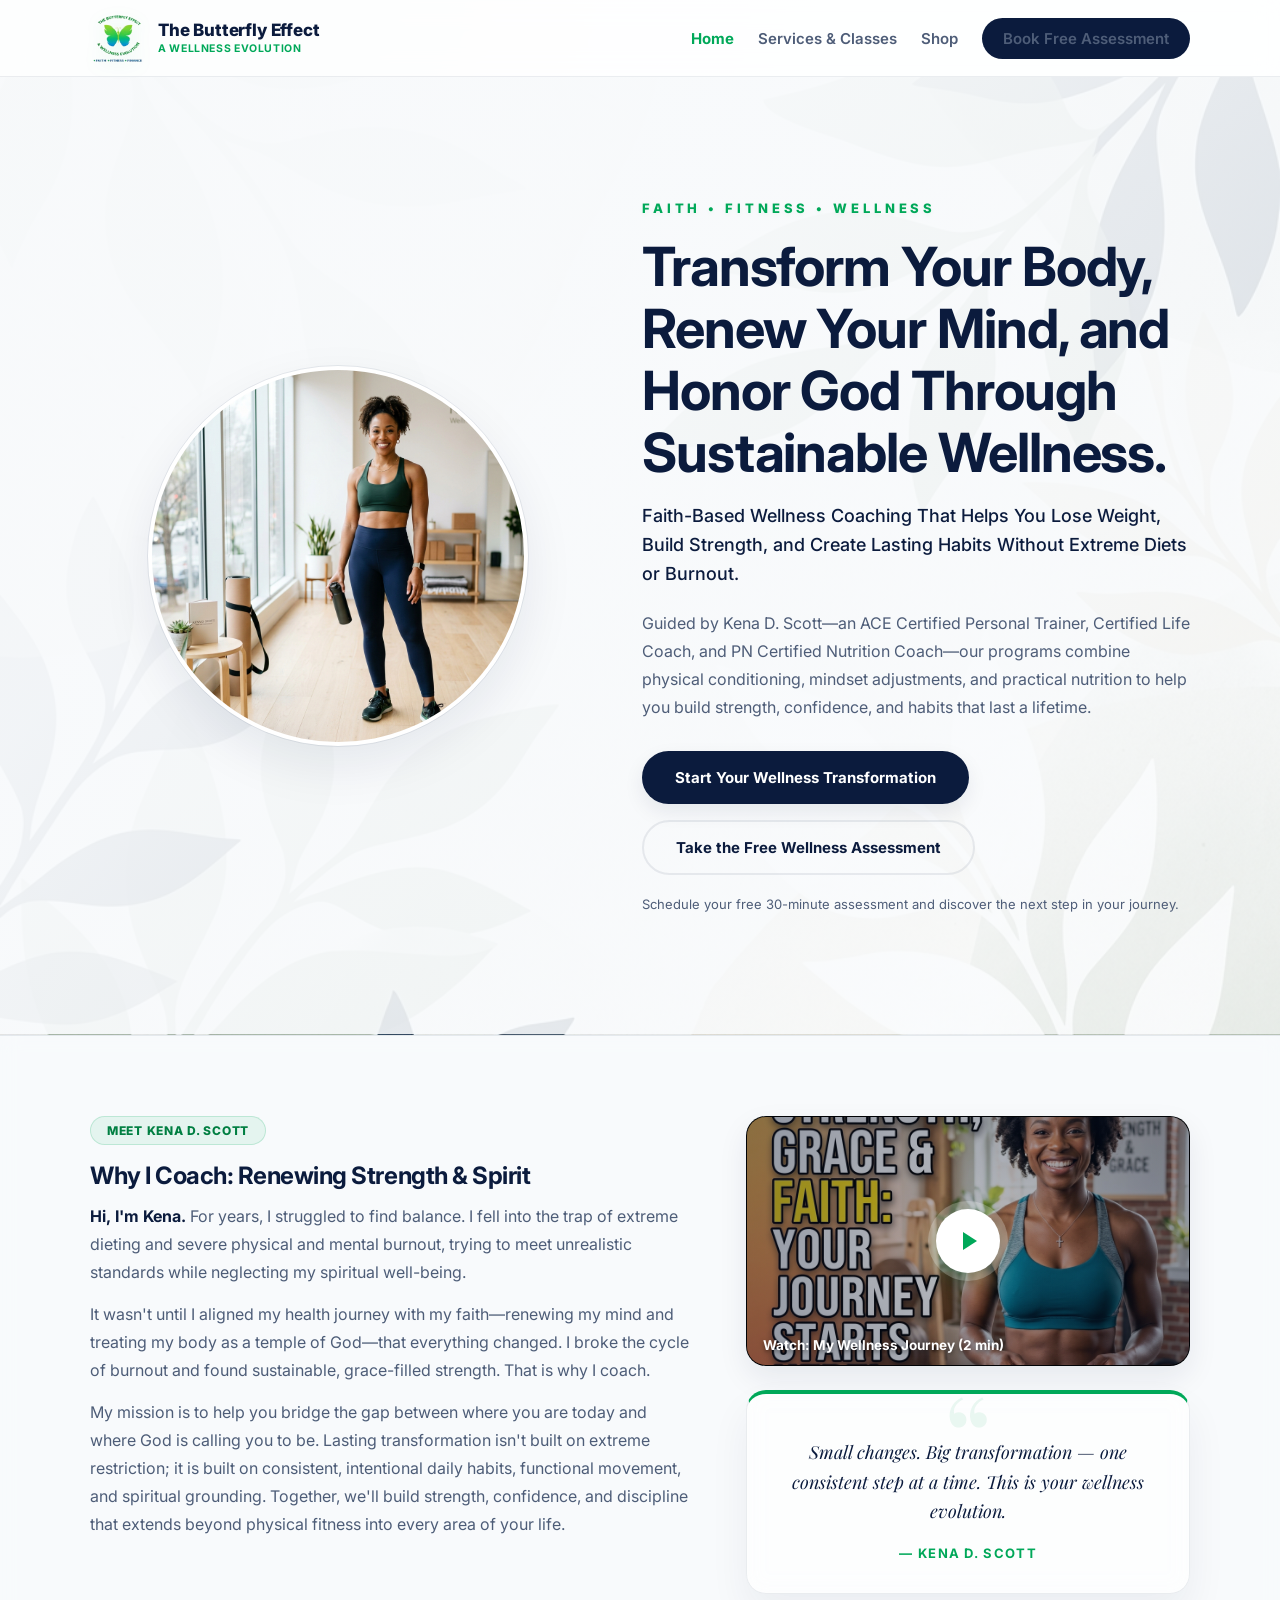
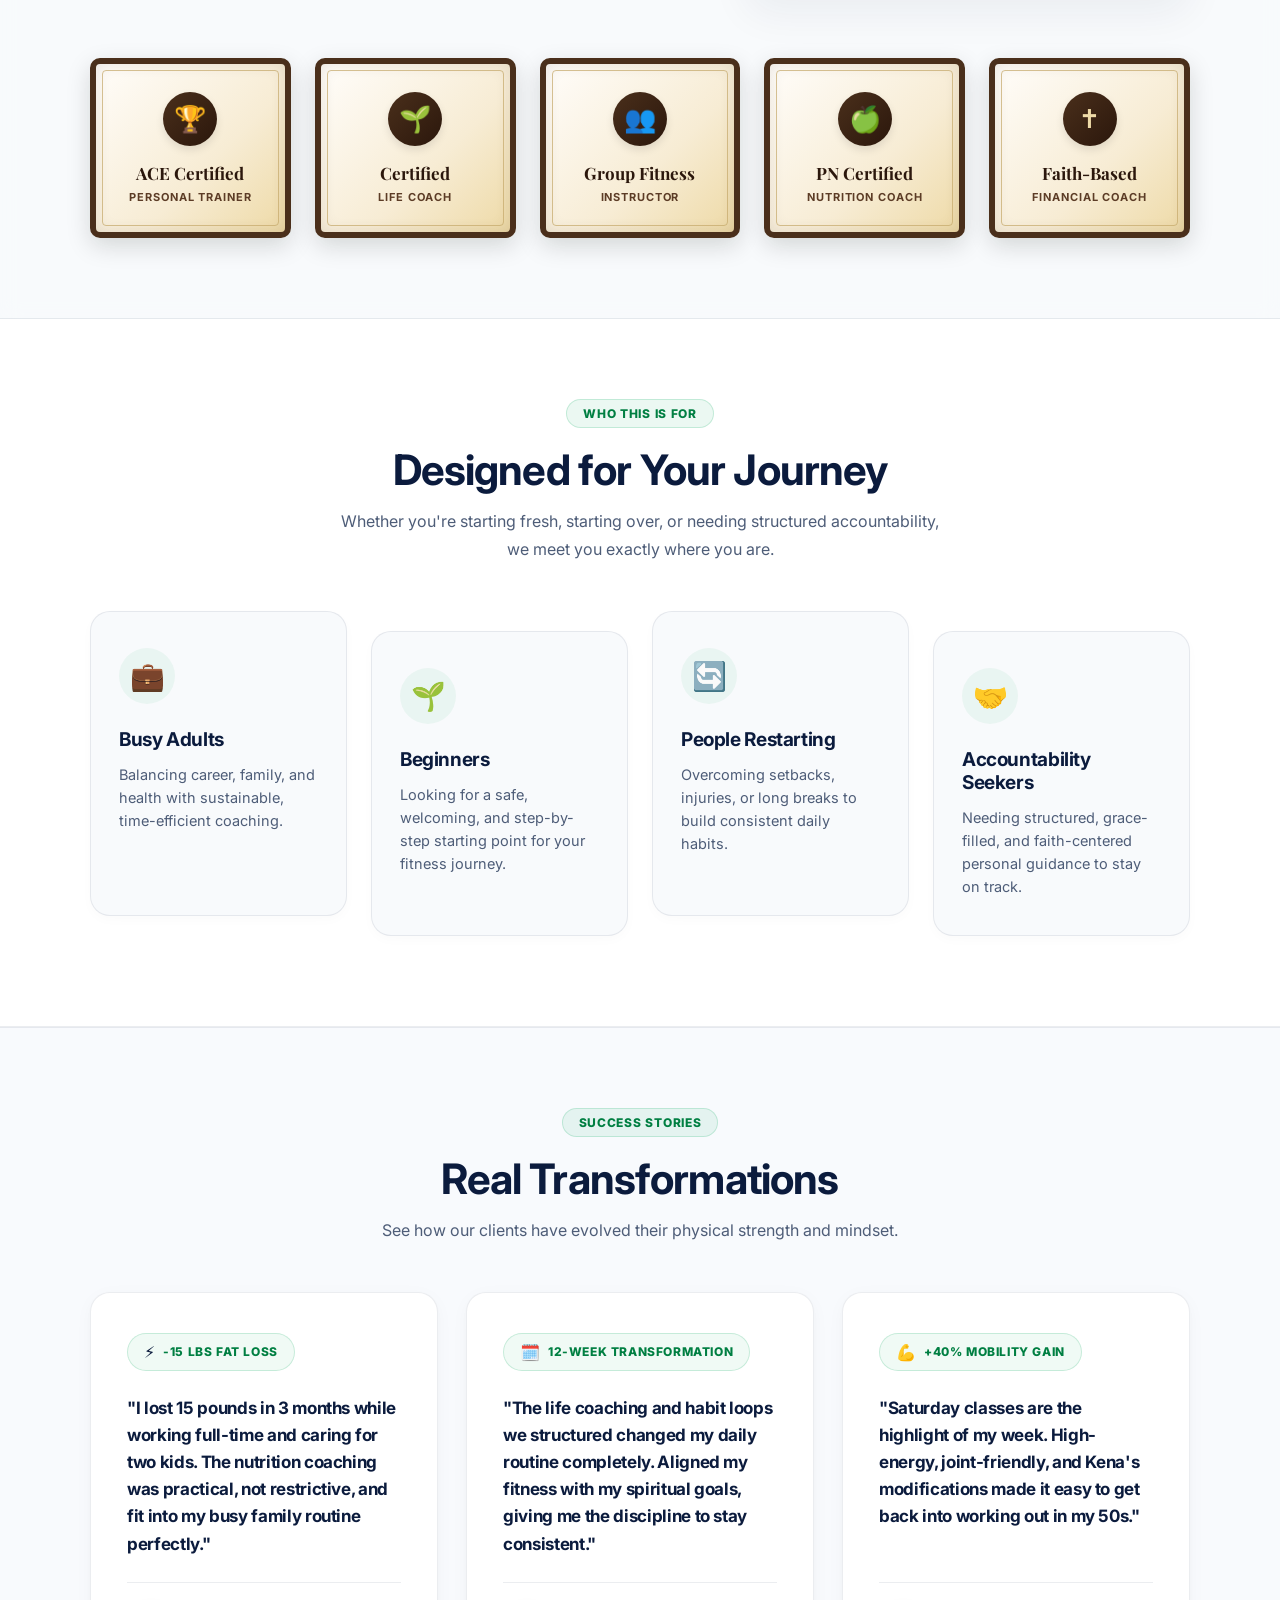
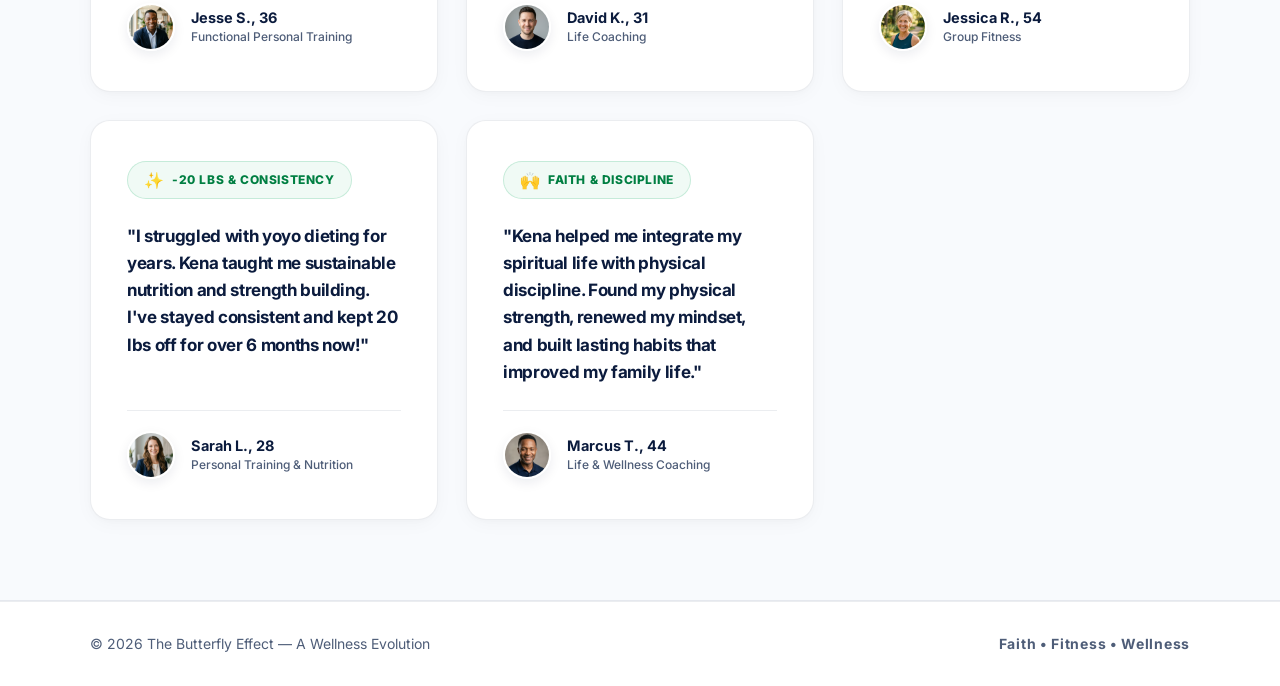
==== commit 6eb8c209: "Replace BMI with Fitness & Wellness Assessment" ====
--- a/index.html
+++ b/index.html
@@ -68,7 +68,12 @@
           </p>
 
           <div class="meet-kena__cta-group">
-            <a class="btn" href="book.html">Start Your Wellness Transformation</a>
+            <div class="hero-cta-buttons" style="display: flex; gap: 16px; flex-wrap: wrap; margin-bottom: 10px; width: 100%;">
+              <a class="btn" href="book.html">Start Your Wellness Transformation</a>
+              <a class="btn btn--ghost" href="services.html#wellness-assessment">
+                Take the Free Wellness Assessment
+              </a>
+            </div>
             <p class="cta-subtext">Schedule your free 30-minute assessment and discover the next step in your journey.</p>
           </div>
         </div>
--- a/styles.css
+++ b/styles.css
@@ -1686,6 +1686,122 @@
   gap: 16px;
 }
 
+/* Assessment Radio Option Cards */
+.assessment-options {
+  display: grid;
+  grid-template-columns: 1fr;
+  gap: 12px;
+  width: 100%;
+  margin-top: 12px;
+}
+.option-card-label {
+  display: block;
+  cursor: pointer;
+  width: 100%;
+}
+.option-radio {
+  position: absolute;
+  width: 1px;
+  height: 1px;
+  padding: 0;
+  margin: -1px;
+  overflow: hidden;
+  clip: rect(0, 0, 0, 0);
+  white-space: nowrap;
+  border: 0;
+}
+.option-card-content {
+  display: block;
+  padding: 16px 20px;
+  background: #fafcfb;
+  border: 1px solid var(--line);
+  border-radius: 12px;
+  font-size: 15px;
+  font-family: 'Inter', sans-serif;
+  color: var(--brand);
+  font-weight: 500;
+  transition: all 0.25s cubic-bezier(0.16, 1, 0.3, 1);
+  text-align: left;
+}
+.option-card-label:hover .option-card-content {
+  border-color: rgba(0, 168, 89, 0.3);
+  background: rgba(0, 168, 89, 0.02);
+  transform: translateY(-1px);
+}
+.option-radio:checked + .option-card-content {
+  border-color: var(--brand2);
+  background: var(--brand2);
+  color: #ffffff;
+  font-weight: 600;
+  box-shadow: 0 4px 12px rgba(0, 168, 89, 0.15);
+}
+.option-radio:focus + .option-card-content {
+  outline: 2px solid var(--brand2);
+  outline-offset: 2px;
+}
+
+/* Progress Indicators */
+.progress-container {
+  margin-bottom: 20px;
+  width: 100%;
+}
+.progress-text {
+  font-size: 13px;
+  font-weight: 700;
+  color: var(--muted);
+  text-transform: uppercase;
+  letter-spacing: 0.05em;
+  display: block;
+  margin-bottom: 8px;
+}
+.progress-bar-bg {
+  width: 100%;
+  height: 6px;
+  background: var(--line);
+  border-radius: 99px;
+  overflow: hidden;
+}
+.progress-bar-fill {
+  height: 100%;
+  background: var(--brand2);
+  border-radius: 99px;
+  transition: width 0.3s ease;
+}
+
+/* Validation Messages */
+.validation-message {
+  color: #ef4444;
+  font-size: 14px;
+  font-weight: 600;
+  margin-top: 12px;
+  margin-bottom: 0;
+}
+
+/* Assessment Header Callouts */
+.assessment-callout {
+  font-size: 16px;
+  font-weight: 600;
+  color: var(--brand);
+  margin-bottom: 12px;
+  line-height: 1.6;
+}
+.assessment-disclaimer {
+  font-size: 14.5px;
+  color: var(--muted);
+  margin-bottom: 0;
+  line-height: 1.6;
+}
+
+/* Recommendations styling */
+.recommendations-box {
+  background: rgba(11, 27, 61, 0.02);
+  border: 1px solid var(--line);
+  border-radius: 12px;
+  padding: 16px;
+  margin-top: 16px;
+  text-align: left;
+}
+
 /* TARGET AUDIENCE SECTION: WHO THIS IS FOR */
 .section--who-for {
   background: #ffffff;
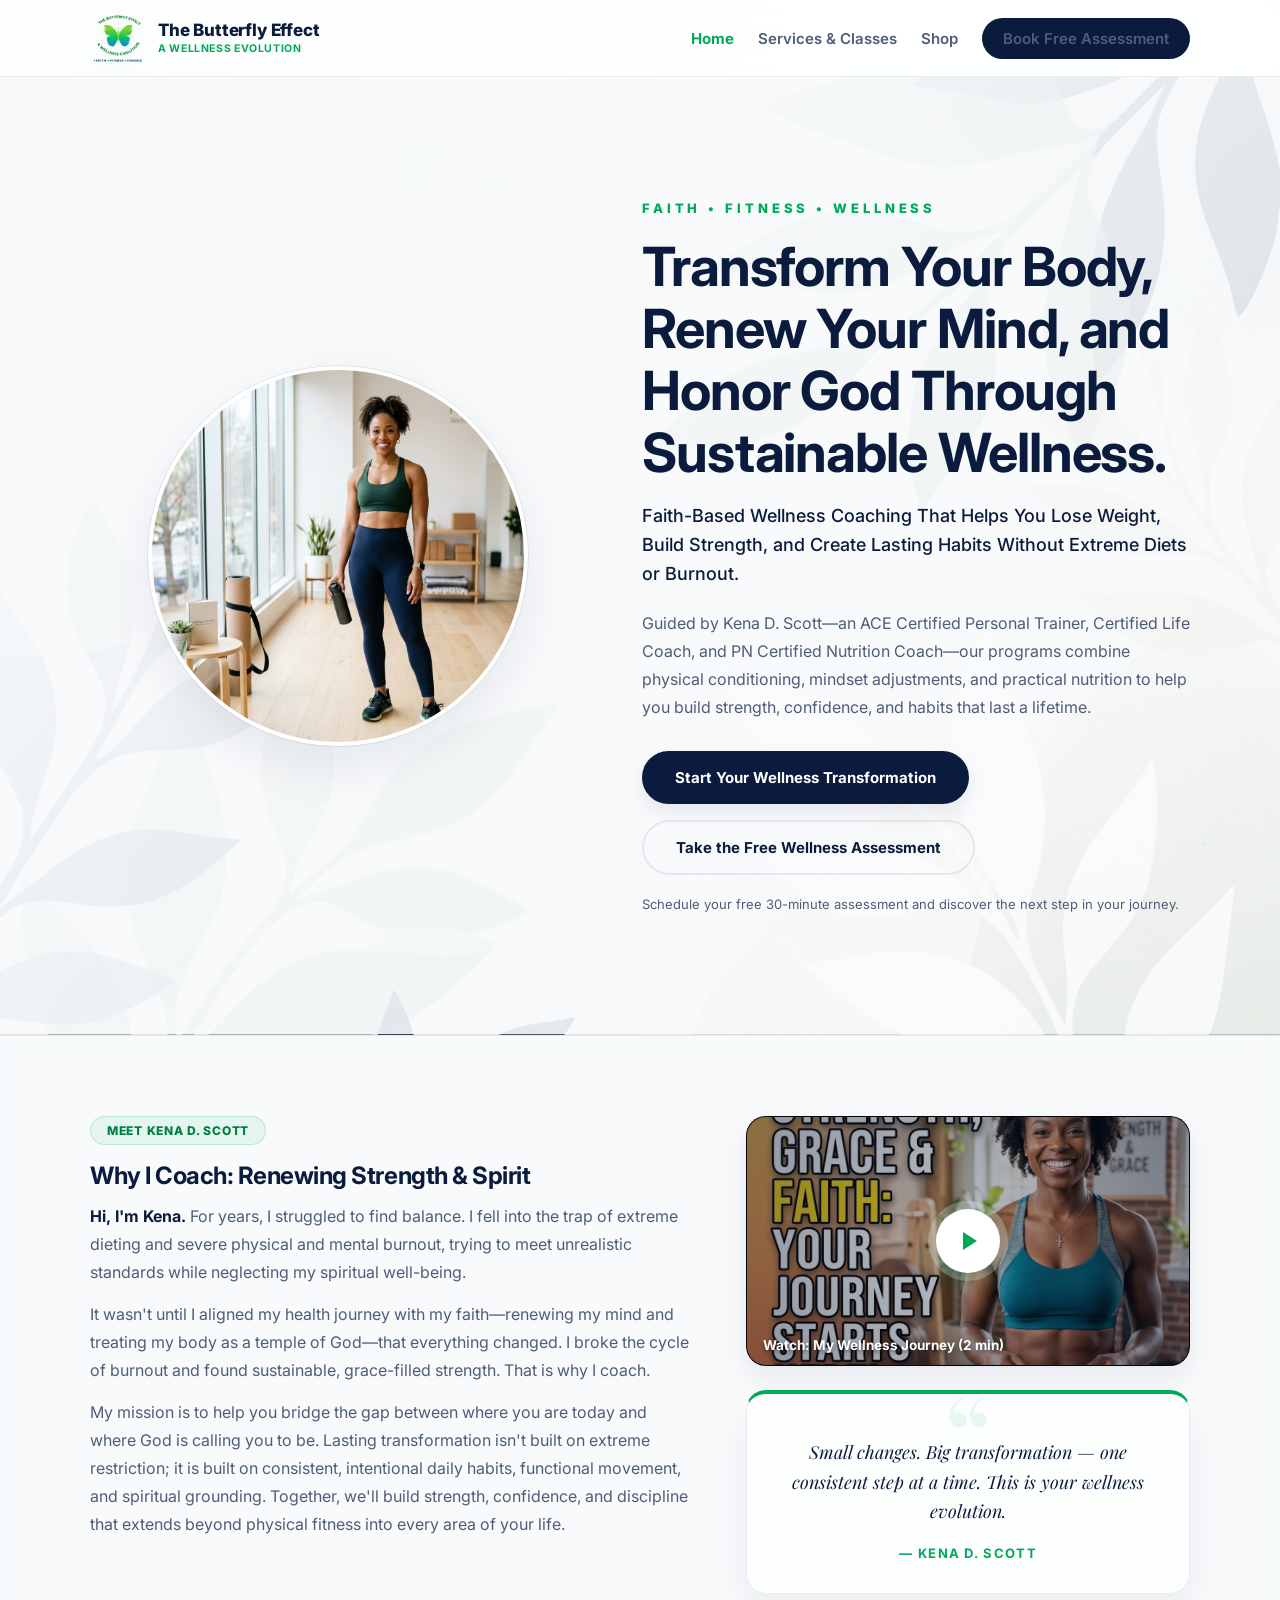
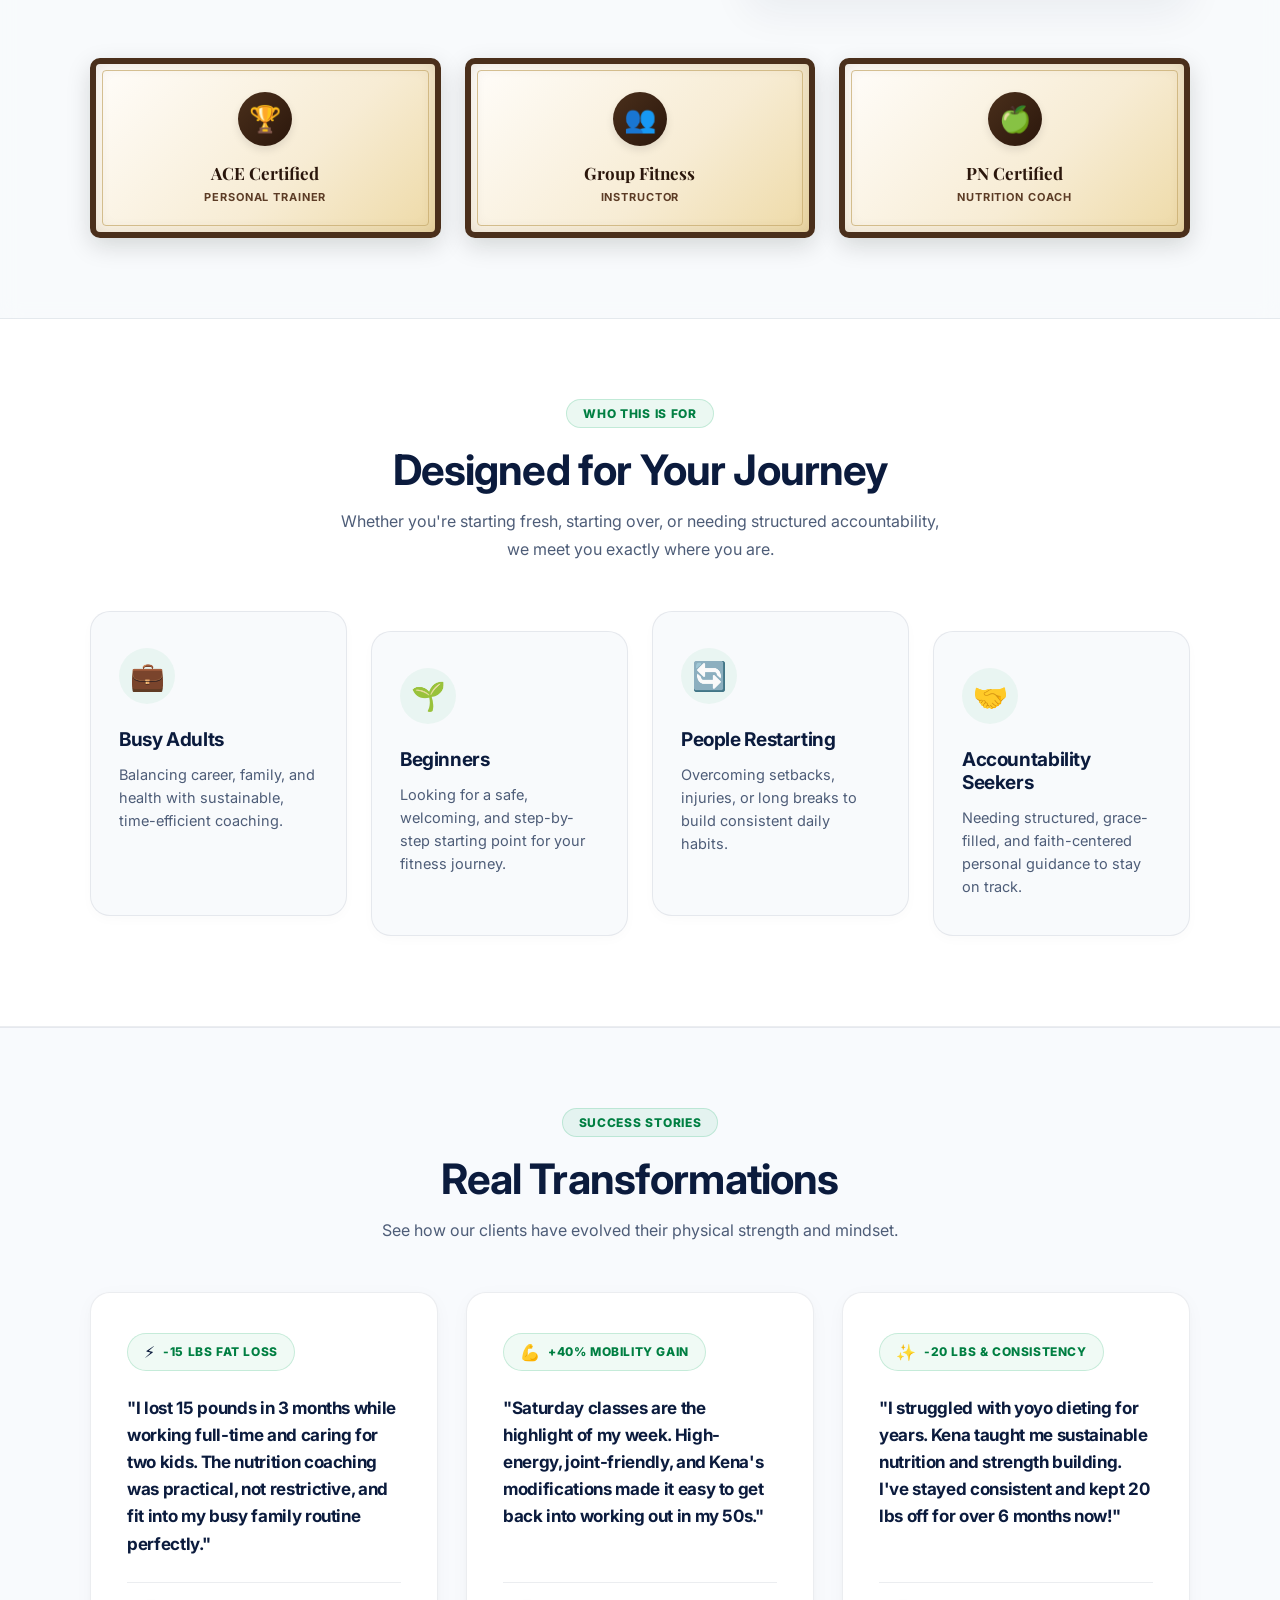
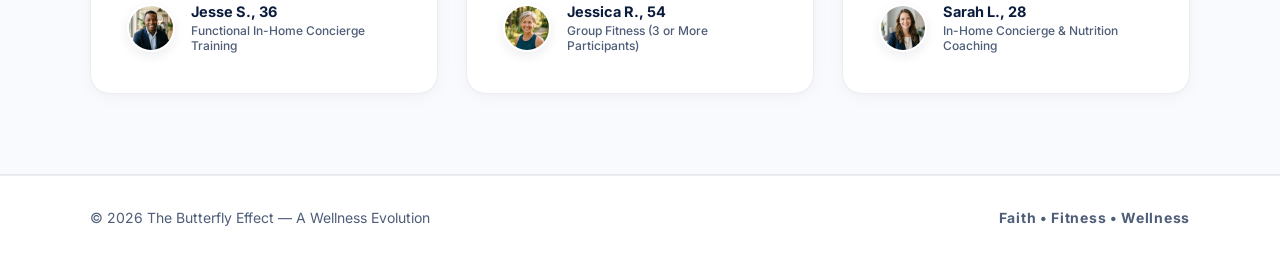
==== commit bd3ceaf9: "Implementation Plan - Website Revision, UX, & SEO (Structured Data) Enhancements" ====
--- a/index.html
+++ b/index.html
@@ -12,6 +12,164 @@
   <link href="https://fonts.googleapis.com/css2?family=Playfair+Display:wght@500;600;700&family=Inter:wght@300;400;500;600;700;800&display=swap" rel="stylesheet">
 
   <link rel="stylesheet" href="styles.css?v=2" />
+
+  <!-- Structured Data (JSON-LD) -->
+  <script type="application/ld+json">
+  [
+    {
+      "@context": "https://schema.org",
+      "@type": "Organization",
+      "@id": "https://butterfly-effect-wellness.com/#organization",
+      "name": "The Butterfly Effect Wellness",
+      "url": "https://butterfly-effect-wellness.com",
+      "logo": {
+        "@type": "ImageObject",
+        "url": "https://butterfly-effect-wellness.com/assets/images/logo.png",
+        "width": "56",
+        "height": "56"
+      },
+      "contactPoint": {
+        "@type": "ContactPoint",
+        "telephone": "+1-404-217-4467",
+        "contactType": "customer service",
+        "email": "Emerge2rise@gmail.com"
+      },
+      "brand": {
+        "@type": "Brand",
+        "name": "The Butterfly Effect Wellness"
+      }
+    },
+    {
+      "@context": "https://schema.org",
+      "@type": "LocalBusiness",
+      "@id": "https://butterfly-effect-wellness.com/#localbusiness",
+      "name": "The Butterfly Effect Wellness",
+      "image": "https://butterfly-effect-wellness.com/assets/images/logo.png",
+      "url": "https://butterfly-effect-wellness.com",
+      "telephone": "+1-404-217-4467",
+      "email": "Emerge2rise@gmail.com",
+      "priceRange": "$$",
+      "address": {
+        "@type": "PostalAddress",
+        "addressLocality": "Atlanta",
+        "addressRegion": "GA",
+        "addressCountry": "US"
+      },
+      "areaServed": {
+        "@type": "AdministrativeArea",
+        "name": "Atlanta, GA and surrounding areas"
+      },
+      "knowsAbout": ["Functional Personal Training", "Online Fitness Coaching", "Group Fitness", "Nutrition Coaching"]
+    },
+    {
+      "@context": "https://schema.org",
+      "@type": "Person",
+      "@id": "https://butterfly-effect-wellness.com/#person",
+      "name": "Kena D. Scott",
+      "jobTitle": "ACE Certified Personal Trainer, PN Certified Nutrition Coach, Group Fitness Instructor",
+      "affiliation": {
+        "@type": "Organization",
+        "name": "The Butterfly Effect Wellness",
+        "url": "https://butterfly-effect-wellness.com"
+      },
+      "image": "https://butterfly-effect-wellness.com/assets/images/lifestyle.png",
+      "url": "https://butterfly-effect-wellness.com",
+      "knowsLanguage": "English",
+      "hasCredential": [
+        {
+          "@type": "EducationalOccupationalCredential",
+          "name": "ACE Certified Personal Trainer",
+          "credentialCategory": "certification"
+        },
+        {
+          "@type": "EducationalOccupationalCredential",
+          "name": "PN Certified Nutrition Coach",
+          "credentialCategory": "certification"
+        },
+        {
+          "@type": "EducationalOccupationalCredential",
+          "name": "Group Fitness Instructor",
+          "credentialCategory": "certification"
+        }
+      ]
+    },
+    {
+      "@context": "https://schema.org",
+      "@type": "WebSite",
+      "@id": "https://butterfly-effect-wellness.com/#website",
+      "url": "https://butterfly-effect-wellness.com",
+      "name": "The Butterfly Effect Wellness",
+      "publisher": {
+        "@type": "Organization",
+        "name": "The Butterfly Effect Wellness",
+        "logo": {
+          "@type": "ImageObject",
+          "url": "https://butterfly-effect-wellness.com/assets/images/logo.png"
+        }
+      }
+    },
+    {
+      "@context": "https://schema.org",
+      "@type": "Review",
+      "itemReviewed": {
+        "@type": "LocalBusiness",
+        "name": "The Butterfly Effect Wellness",
+        "image": "https://butterfly-effect-wellness.com/assets/images/logo.png",
+        "telephone": "+1-404-217-4467"
+      },
+      "reviewRating": {
+        "@type": "Rating",
+        "ratingValue": "5",
+        "bestRating": "5"
+      },
+      "author": {
+        "@type": "Person",
+        "name": "Jesse S."
+      },
+      "reviewBody": "I lost 15 pounds in 3 months while working full-time and caring for two kids. The nutrition coaching was practical, not restrictive, and fit into my busy family routine perfectly."
+    },
+    {
+      "@context": "https://schema.org",
+      "@type": "Review",
+      "itemReviewed": {
+        "@type": "LocalBusiness",
+        "name": "The Butterfly Effect Wellness",
+        "image": "https://butterfly-effect-wellness.com/assets/images/logo.png",
+        "telephone": "+1-404-217-4467"
+      },
+      "reviewRating": {
+        "@type": "Rating",
+        "ratingValue": "5",
+        "bestRating": "5"
+      },
+      "author": {
+        "@type": "Person",
+        "name": "Jessica R."
+      },
+      "reviewBody": "Saturday classes are the highlight of my week. High-energy, joint-friendly, and Kena's modifications made it easy to get back into working out in my 50s."
+    },
+    {
+      "@context": "https://schema.org",
+      "@type": "Review",
+      "itemReviewed": {
+        "@type": "LocalBusiness",
+        "name": "The Butterfly Effect Wellness",
+        "image": "https://butterfly-effect-wellness.com/assets/images/logo.png",
+        "telephone": "+1-404-217-4467"
+      },
+      "reviewRating": {
+        "@type": "Rating",
+        "ratingValue": "5",
+        "bestRating": "5"
+      },
+      "author": {
+        "@type": "Person",
+        "name": "Sarah L."
+      },
+      "reviewBody": "I struggled with yoyo dieting for years. Kena taught me sustainable nutrition and strength building. I've stayed consistent and kept 20 lbs off for over 6 months now!"
+    }
+  ]
+  </script>
 </head>
 
 <body>
@@ -123,7 +281,7 @@
           </div>
         </div>
 
-        <!-- Credentials Badge Matrix (Responsive 4-column Grid) -->
+        <!-- Credentials Badge Matrix (Responsive 3-column Grid) -->
         <div class="credentials-matrix">
           <div class="matrix-card">
             <div class="matrix-card__icon">🏆</div>
@@ -133,13 +291,6 @@
             </div>
           </div>
           <div class="matrix-card">
-            <div class="matrix-card__icon">🌱</div>
-            <div class="matrix-card__content">
-              <span class="matrix-card__title">Certified</span>
-              <span class="matrix-card__subtitle">Life Coach</span>
-            </div>
-          </div>
-          <div class="matrix-card">
             <div class="matrix-card__icon">👥</div>
             <div class="matrix-card__content">
               <span class="matrix-card__title">Group Fitness</span>
@@ -151,13 +302,6 @@
             <div class="matrix-card__content">
               <span class="matrix-card__title">PN Certified</span>
               <span class="matrix-card__subtitle">Nutrition Coach</span>
-            </div>
-          </div>
-          <div class="matrix-card">
-            <div class="matrix-card__icon">✝️</div>
-            <div class="matrix-card__content">
-              <span class="matrix-card__title">Faith-Based</span>
-              <span class="matrix-card__subtitle">Financial Coach</span>
             </div>
           </div>
         </div>
@@ -228,31 +372,11 @@
               <img src="assets/images/client_jesse.png" alt="Jesse S. Portrait" class="client-avatar" />
               <div class="client-info">
                 <span class="client-name">Jesse S., 36</span>
-                <span class="client-track">Functional Personal Training</span>
+                <span class="client-track">Functional In-Home Concierge Training</span>
               </div>
             </div>
           </div>
           
-          <!-- CARD 2: David K. -->
-          <div class="card transformation-card">
-            <div class="transformation-card__top">
-              <div class="transformation-badge">
-                <span class="badge-icon">🗓️</span>
-                <span class="badge-text">12-Week Transformation</span>
-              </div>
-            </div>
-            <h4 class="transformation-anchor-quote">
-              "The life coaching and habit loops we structured changed my daily routine completely. Aligned my fitness with my spiritual goals, giving me the discipline to stay consistent."
-            </h4>
-            <div class="transformation-footer">
-              <img src="assets/images/client_david.png" alt="David K. Portrait" class="client-avatar" />
-              <div class="client-info">
-                <span class="client-name">David K., 31</span>
-                <span class="client-track">Life Coaching</span>
-              </div>
-            </div>
-          </div>
-
           <!-- CARD 3: Jessica R. -->
           <div class="card transformation-card">
             <div class="transformation-card__top">
@@ -268,7 +392,7 @@
               <img src="assets/images/client_jessica.png" alt="Jessica R. Portrait" class="client-avatar" />
               <div class="client-info">
                 <span class="client-name">Jessica R., 54</span>
-                <span class="client-track">Group Fitness</span>
+                <span class="client-track">Group Fitness (3 or More Participants)</span>
               </div>
             </div>
           </div>
@@ -288,27 +412,7 @@
               <img src="assets/images/client_sarah.png" alt="Sarah L. Portrait" class="client-avatar" />
               <div class="client-info">
                 <span class="client-name">Sarah L., 28</span>
-                <span class="client-track">Personal Training &amp; Nutrition</span>
-              </div>
-            </div>
-          </div>
-
-          <!-- CARD 5: Marcus T. -->
-          <div class="card transformation-card">
-            <div class="transformation-card__top">
-              <div class="transformation-badge">
-                <span class="badge-icon">🙌</span>
-                <span class="badge-text">Faith &amp; Discipline</span>
-              </div>
-            </div>
-            <h4 class="transformation-anchor-quote">
-              "Kena helped me integrate my spiritual life with physical discipline. Found my physical strength, renewed my mindset, and built lasting habits that improved my family life."
-            </h4>
-            <div class="transformation-footer">
-              <img src="assets/images/client_marcus.png" alt="Marcus T. Portrait" class="client-avatar" />
-              <div class="client-info">
-                <span class="client-name">Marcus T., 44</span>
-                <span class="client-track">Life &amp; Wellness Coaching</span>
+                <span class="client-track">In-Home Concierge &amp; Nutrition Coaching</span>
               </div>
             </div>
           </div>
--- a/styles.css
+++ b/styles.css
@@ -290,10 +290,10 @@
   }
 }
 
-/* Credentials Badge Matrix (Responsive 4-column Grid) */
+/* Credentials Badge Matrix (Responsive 3-column Grid) */
 .credentials-matrix {
   display: grid;
-  grid-template-columns: repeat(5, 1fr);
+  grid-template-columns: repeat(3, 1fr);
   gap: 24px;
   margin-top: 64px;
   width: 100%;
@@ -438,12 +438,12 @@
 }
 .service-card p {
   display: -webkit-box;
-  -webkit-line-clamp: 3;
+  -webkit-line-clamp: 6;
   -webkit-box-orient: vertical;
   overflow: hidden;
   text-overflow: ellipsis;
   margin-bottom: 24px;
-  height: 5.25em; /* 3 lines * 1.75 line-height */
+  height: 10.5em; /* 6 lines * 1.75 line-height */
 }
 .card-link-inline {
   color: var(--brand2);
@@ -1802,6 +1802,38 @@
   text-align: left;
 }
 
+/* Card Styling Guarantee */
+.blueprint-card {
+  background: #fafcfb;
+  border: 1px solid var(--line);
+  border-radius: 16px;
+  padding: 32px 28px;
+  text-align: center;
+  display: flex;
+  flex-direction: column;
+  gap: 12px;
+  align-items: center;
+}
+
+.bmi-result-card {
+  margin-top: 24px;
+}
+
+.bmi-results-split {
+  display: grid;
+  grid-template-columns: 1fr 1.5fr;
+  gap: 32px;
+  align-items: center;
+  margin-bottom: 20px;
+}
+
+@media (max-width: 768px) {
+  .bmi-results-split {
+    grid-template-columns: 1fr;
+    gap: 24px;
+  }
+}
+
 /* TARGET AUDIENCE SECTION: WHO THIS IS FOR */
 .section--who-for {
   background: #ffffff;
@@ -1915,7 +1947,6 @@
   font-size: 13.5px;
   color: var(--muted);
   font-weight: 600;
-}
 }
 
 /* ===== SHOP & MERCHANDISE SECTION STYLES ===== */
@@ -2423,5 +2454,186 @@
     font-weight: bold;
 }
 
-
-
+/* GOALS CHECKLIST STYLE SHEET (BOOK.HTML) */
+.goals-checklist {
+  display: flex;
+  flex-direction: column;
+  gap: 12px;
+  margin-top: 6px;
+  width: 100%;
+}
+.goal-checkbox-card {
+  display: flex;
+  align-items: center;
+  gap: 14px;
+  padding: 14px 18px;
+  background: var(--card);
+  border: 1px solid var(--line);
+  border-radius: 10px;
+  cursor: pointer;
+  transition: background-color 0.2s ease, border-color 0.2s ease, box-shadow 0.2s ease;
+  position: relative;
+  user-select: none;
+  min-height: 48px; /* minimum target size */
+}
+.goal-checkbox-card:hover {
+  background-color: rgba(0, 168, 89, 0.02);
+  border-color: rgba(0, 168, 89, 0.3);
+}
+.goal-checkbox-card input[type="checkbox"] {
+  position: absolute;
+  opacity: 0;
+  width: 0;
+  height: 0;
+}
+.goal-checkbox-custom {
+  width: 22px;
+  height: 22px;
+  border: 2px solid #cbd5e1;
+  border-radius: 5px;
+  display: flex;
+  align-items: center;
+  justify-content: center;
+  transition: background-color 0.2s ease, border-color 0.2s ease;
+  flex-shrink: 0;
+}
+.goal-checkbox-custom::after {
+  content: "";
+  width: 6px;
+  height: 11px;
+  border: solid white;
+  border-width: 0 2px 2px 0;
+  transform: rotate(45deg) scale(0);
+  transition: transform 0.2s ease;
+  margin-bottom: 2px;
+}
+.goal-checkbox-card input[type="checkbox"]:checked ~ .goal-checkbox-custom {
+  background-color: var(--brand2);
+  border-color: var(--brand2);
+}
+.goal-checkbox-card input[type="checkbox"]:checked ~ .goal-checkbox-custom::after {
+  transform: rotate(45deg) scale(1);
+}
+.goal-checkbox-card input[type="checkbox"]:focus-visible ~ .goal-checkbox-custom {
+  outline: 2px solid var(--brand2);
+  outline-offset: 2px;
+}
+.goal-card-text {
+  font-family: 'Inter', sans-serif;
+  font-size: 14px;
+  font-weight: 600;
+  color: var(--brand);
+}
+
+/* CHIPS FOR SELECTED GOALS */
+.selected-chips {
+  display: flex;
+  flex-wrap: wrap;
+  gap: 8px;
+  margin-top: 6px;
+}
+.goal-chip {
+  display: inline-flex;
+  align-items: center;
+  gap: 6px;
+  background: rgba(0, 168, 89, 0.08);
+  color: var(--brand2);
+  border: 1px solid rgba(0, 168, 89, 0.2);
+  padding: 6px 12px;
+  border-radius: 20px;
+  font-size: 12px;
+  font-weight: 600;
+  cursor: pointer;
+  transition: background-color 0.2s ease, border-color 0.2s ease;
+  min-height: 32px;
+}
+.goal-chip:hover, .goal-chip:focus-visible {
+  background-color: rgba(0, 168, 89, 0.15);
+  border-color: rgba(0, 168, 89, 0.4);
+  outline: none;
+}
+.chip-close {
+  font-size: 14px;
+  line-height: 1;
+  color: rgba(0, 168, 89, 0.6);
+  transition: color 0.2s ease;
+}
+.goal-chip:hover .chip-close {
+  color: var(--brand2);
+}
+
+/* PRIORITIZATION LIST LAYOUT */
+.priority-list {
+  display: flex;
+  flex-direction: column;
+  gap: 10px;
+  background: #f8fafc;
+  border: 1px dashed #cbd5e1;
+  border-radius: 12px;
+  padding: 16px;
+  margin-top: 6px;
+  width: 100%;
+}
+.priority-item {
+  display: flex;
+  align-items: center;
+  gap: 12px;
+  padding: 12px 16px;
+  background: var(--card);
+  border: 1px solid var(--line);
+  border-radius: 8px;
+  cursor: grab;
+  transition: transform 0.2s ease, box-shadow 0.2s ease, opacity 0.2s ease;
+  min-height: 48px;
+}
+.priority-item.dragging {
+  opacity: 0.5;
+  cursor: grabbing;
+  box-shadow: 0 8px 24px rgba(0, 0, 0, 0.08);
+}
+.priority-item-drag-handle {
+  font-size: 20px;
+  color: #94a3b8;
+  cursor: grab;
+  user-select: none;
+  padding: 4px;
+}
+.priority-item-name {
+  flex: 1;
+  font-family: 'Inter', sans-serif;
+  font-size: 13.5px;
+  font-weight: 600;
+  color: var(--brand);
+}
+.priority-item-rank-selector {
+  display: flex;
+  align-items: center;
+}
+.priority-rank-select {
+  padding: 8px 12px;
+  border: 1px solid var(--line);
+  border-radius: 6px;
+  font-size: 12px;
+  font-weight: 700;
+  background-color: var(--card);
+  color: var(--brand);
+  cursor: pointer;
+  outline: none;
+  min-height: 38px;
+}
+.priority-rank-select:focus-visible {
+  border-color: var(--brand2);
+}
+
+/* WATER BOTTLE SWATCH ACCESSORIES */
+.swatch.active {
+  box-shadow: 0 0 0 3px rgba(0, 168, 89, 0.4);
+}
+.swatch:focus-visible {
+  outline: 2px solid var(--brand2);
+  outline-offset: 2px;
+}
+
+
+
+
